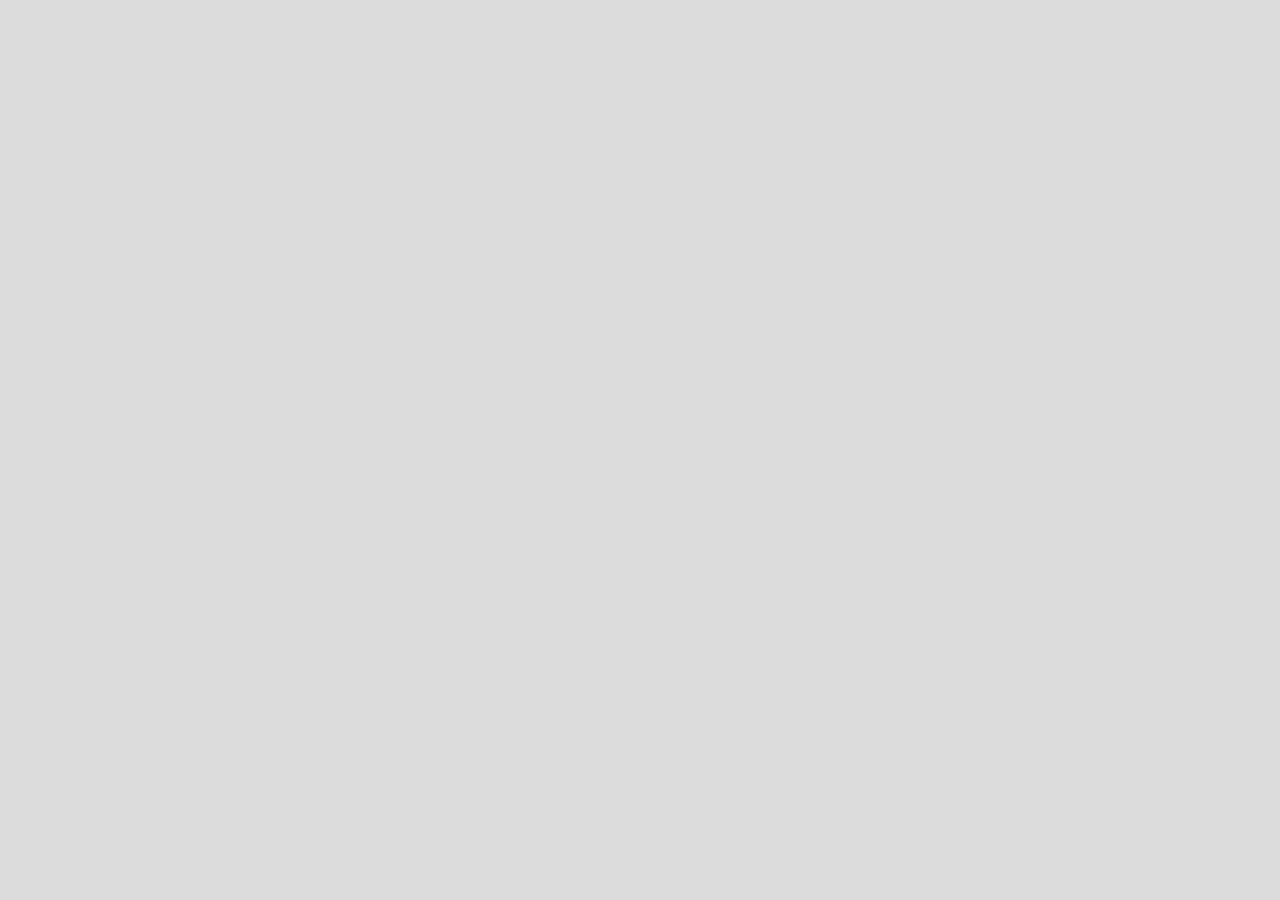
==== index.html @ 75941020 "updated the link to download pdf" ====
<!DOCTYPE html>
<html xmlns="http://www.w3.org/1999/xhtml">
  <head>
    <meta charset="utf-8" />
    <meta http-equiv="Content-Type" content="text/html; charset=utf-8" />
    <meta name="generator" content="pandoc" />
    <meta name="viewport" content="width=device-width, initial-scale=1">

    <meta name="author" content="Mohit Sharma" />
    <meta name="date" content="2019-12-17" />
    <title>Mohit Sharma’s CV</title>

    
        <link href="cv_app_files/font-awesome-5.1.0/css/all.css" rel="stylesheet" />
        <link href="cv_app_files/font-awesome-5.1.0/css/v4-shims.css" rel="stylesheet" />
        <link href="cv_app_files/paged-0.6/css/resume.css" rel="stylesheet" />
        <script src="cv_app_files/paged-0.6/js/config.js"></script>
        <script src="cv_app_files/paged-0.6/js/paged.js"></script>
        <script src="cv_app_files/paged-0.6/js/hooks.js"></script>
    
        <link rel="stylesheet" href="css\styles.css" type="text/css" />
    
  </head>
  <body>

<div id="aside" class="section level1">
<h1>Aside</h1>
<p><img src="beta_dist.png" style="width:100.0%" alt="logo" /></p>
<p><a href="https://github.com/mohit2152sharma/cv/raw/master/cv_app.pdf"><i class='fas fa-download'></i> Download a PDF of this CV</a></p>
<div id="contact" class="section level2">
<h2>Contact</h2>
<ul>
<li><i class="fa fa-envelope"></i> <a href="mohitsharma@alumni.iitm.ac.in">Email ID</a></li>
<li><i class="fa fa-twitter"></i> <a href="https://twitter.com/mohitsh48631107">mohitsh48631107</a></li>
<li><i class="fa fa-github"></i> <a href="https://github.com/mohit2152sharma">Github</a></li>
<li><i class="fa fa-phone"></i> (+91) 98841-84617</li>
</ul>
</div>
<div id="skills" class="section level2">
<h2>Skills</h2>
<div class="skill-bar" style="background:linear-gradient(to right,#969696 100%,#d9d9d9 100% 100%)">
R
</div>
<div class="skill-bar" style="background:linear-gradient(to right,#969696 80%,#d9d9d9 80% 100%)">
Python
</div>
<div class="skill-bar" style="background:linear-gradient(to right,#969696 40%,#d9d9d9 40% 100%)">
MySQL
</div>
<div class="skill-bar" style="background:linear-gradient(to right,#969696 100%,#d9d9d9 100% 100%)">
Microsoft PowerBI
</div>
<div class="skill-bar" style="background:linear-gradient(to right,#969696 100%,#d9d9d9 100% 100%)">
Data Science
</div>
<div class="skill-bar" style="background:linear-gradient(to right,#969696 100%,#d9d9d9 100% 100%)">
Data Analytics
</div>
<div class="skill-bar" style="background:linear-gradient(to right,#969696 100%,#d9d9d9 100% 100%)">
Data Visualization
</div>
<div class="skill-bar" style="background:linear-gradient(to right,#969696 80%,#d9d9d9 80% 100%)">
Machine Learning
</div>
</div>
<div id="disclaimer" class="section level2">
<h2>Disclaimer</h2>
<p>Made with the R package <a href="https://github.com/rstudio/pagedown"><strong>pagedown</strong></a> and <a href="https://github.com/nstrayer/cv">github.com/nstrayer/cv</a>.</p>
<p>Last updated on 2019-12-17.</p>
</div>
</div>
<div id="main" class="section level1">
<h1>Main</h1>
<div id="title" class="section level2">
<h2>Mohit Sharma</h2>
<p>I am an IBM certified data scientist, with a 2 years of industry experience. I like to crunch numbers and present them in an intuitive and artistic manner to tell a meaningful digital story. I am well versed with data science algorithms and regression practices.</p>
<p>Currently searching for a data science position that allows me to build tools using visualization and machine learning to help people explore and understand their data.</p>
</div>
<div id="achievements" class="section level2" data-icon="suitcase">
<h2 data-icon="suitcase">Achievements</h2>
<div id="winner-in-special-category-csis-hackathon" class="section level3">
<h3>Winner in Special Category: CSIS Hackathon</h3>
<p>Astrazeneca</p>
<p>N/A</p>
<p>Oct-2019</p>
<ul>
<li>Won the prize in special category in intra company hackathon contest (~30 participants)</li>
<li>Developed a product to predict the estimated server utilization using timer series modelling, this helps in right sizing of server</li>
</ul>
</div>
<div id="python-hackerrank-leaderboard" class="section level3">
<h3><a href="https://www.hackerrank.com/leaderboard?limit=100&amp;page=1&amp;track=python&amp;type=practice">Python: HackerRank Leaderboard</a></h3>
<p>HackerRank</p>
<p>N/A</p>
<p>Sep-2019</p>
<ul>
<li>Holds the rank of 1814 out of 751800 (top 0.25%) on the python leaderboard of Hackerrank</li>
</ul>
</div>
<div id="top-prize-pluralsight-skill-challenge" class="section level3">
<h3>Top Prize: Pluralsight Skill Challenge</h3>
<p>Astrazeneca</p>
<p>N/A</p>
<p>Aug-2019</p>
<ul>
<li>Won the top prize for the highest skill IQ in an intra company contest (among ~2500 employees)</li>
</ul>
</div>
</div>
<div id="education" class="section level2" data-icon="graduation-cap" data-concise="true">
<h2 data-icon="graduation-cap" data-concise="true">Education</h2>
<div id="b.tech-civil-engg" class="section level3">
<h3>B.Tech, Civil Engg</h3>
<p>IIT Madras</p>
<p>Chennai, TN</p>
<p>Jul-2017 - Jul-2013</p>
<ul>
<li>Graduated with a minor in Management Studies</li>
<li>Graduated with an overall CGPA of 7.21/10</li>
</ul>
</div>
<div id="xii-cbse" class="section level3">
<h3>XII (CBSE)</h3>
<p>Vijayvergiya Bal Vidyalaya</p>
<p>Kota, Rajasthan</p>
<p>May-2013 - Jul-2012</p>
<ul>
<li>Graduated with an overall grade of 92.2%/100%</li>
</ul>
</div>
<div id="x-cbse" class="section level3">
<h3>X (CBSE)</h3>
<p>Kendriya Vidyalaya</p>
<p>Gurugram, Haryana</p>
<p>May-2011 - Jul-2010</p>
<ul>
<li>Graduated with an overall CGPA of 10/10</li>
</ul>
</div>
</div>
<div id="projects" class="section level2" data-icon="chart-line">
<h2 data-icon="chart-line">Projects</h2>
<div id="tidytuesday" class="section level3">
<h3><a href="https://github.com/mohit2152sharma/TidyTuesday">TidyTuesday</a></h3>
<p>Github</p>
<p>N/A</p>
<p>Dec-2019 - Jul-2019</p>
<ul>
<li>Frequently participate in an online community competition of data visualiztion by R4DS</li>
</ul>
</div>
<div id="data-science-question-a-day" class="section level3">
<h3><a href="https://mohit2152sharma.github.io/Data-Science-Question-A-Day/">Data Science Question a Day</a></h3>
<p>Github and Twitter</p>
<p>N/A</p>
<p>Oct-2019</p>
<ul>
<li>Managing the twitter and github repository of Data Science Question a Day</li>
<li>Using social media to teach concepts of data science by posting multiple choice question on twitter along with solution in blog post</li>
<li>In a short span of 3 months, garnered 500+ followers, with an average monthly reach of 70,000+</li>
</ul>
</div>
<div id="capstone-project" class="section level3">
<h3><a href="https://github.com/mohit2152sharma/Courses/blob/master/Coursera/python%203%20specialization/capstone%20project/project/project.ipynb">Capstone Project</a></h3>
<p>Github</p>
<p>N/A</p>
<p>Sep-2019</p>
<ul>
<li>Developed a text based image search engine as a part of Python 3 specialization’s capstone project</li>
<li>Using text input as a search parameter the engine produces the relevant facial images</li>
</ul>
</div>
<div id="looking-through-the-jobs-of-nyc" class="section level3">
<h3><a href="https://www.kaggle.com/mohit2512/looking-through-nyc-jobs">Looking through the jobs of NYC</a></h3>
<p>Kaggle</p>
<p>N/A</p>
<p>Jul-2019</p>
<ul>
<li>Conducted an exploratory data analysis into the jobs of New York City using R</li>
</ul>
</div>
<div id="learn-new-words" class="section level3">
<h3><a href="https://assistant.google.com/services/a/uid/000000e0f9f14b47?hl=en_in">Learn New Words</a></h3>
<p>Google Assistant Action</p>
<p>N/A</p>
<p>Jun-2019</p>
<ul>
<li>Developed a chatbot on Google’s Assistant platform using Dialogflow to help students improve vocabulary for competitive exams like GRE</li>
<li>The chatbot flips the traditional way of learning through flash cards, rather uses fill in the blanks similar to exam’s questions</li>
<li>The chatbot has an extensive vocabulary of 4000+ words and sentences, using them in a interactive quiz style</li>
</ul>
<div class="aside">
<p>I regularly blog about data science concepts and R programming on my [Blog] and occasionally explore publicly available data on kaggle.</p>
</div>
</div>
</div>
<div id="specializations" class="section level2" data-icon="chalkboard-teacher">
<h2 data-icon="chalkboard-teacher">Specializations</h2>
<div id="python-3-programming" class="section level3">
<h3>Python 3 Programming</h3>
<p>University of Michigan</p>
<p>Coursera</p>
<p>Sep-2019</p>
<ul>
<li>Successfully completed a 5 course online specialization program, including capstone project</li>
<li>Achieved an overall average grade of 100%</li>
</ul>
</div>
<div id="ibm-data-science-professional" class="section level3">
<h3>IBM Data Science Professional</h3>
<p>IBM</p>
<p>Coursera</p>
<p>Mar-2019</p>
<ul>
<li>Successfully completed a 9 course online specialization program</li>
<li>Achieved an overall average grade of 96%</li>
</ul>
</div>
<div id="statistical-learning" class="section level3">
<h3>Statistical Learning</h3>
<p>Stanford Online</p>
<p>N/A</p>
<p>Feb-2019</p>
<ul>
<li>Successfully completed the Introduction to statistical learning course offered by Rob Tibsherani and Trevor Hastie</li>
<li>Achieved a grade of 103% (includes bonus marking)</li>
</ul>
</div>
<div id="advanced-r-programming" class="section level3">
<h3>Advanced R Programming</h3>
<p>Jhon Hopkins University</p>
<p>Coursera</p>
<p>Feb-2018</p>
<ul>
<li>Successfully completed the Advanced R Programming course offered by Roger D. Peng on Coursera</li>
<li>Achieved a grade of 97.5%</li>
<li>In top 10% on platform by popularity.</li>
</ul>
<div class="aside">
<p>I am passionate about education and self learning. I keep myself up-to date with latest skills in demand by regularly engaging in online courses.</p>
</div>
</div>
</div>
<div id="industry-experience" class="section level2" data-icon="suitcase">
<h2 data-icon="suitcase">Industry Experience</h2>
<div id="product-analyst" class="section level3">
<h3>Product Analyst</h3>
<p>Astrazeneca, Cybersecurity and Infrastructure Services</p>
<p>Chennai, TN</p>
<p>Dec-2019 - Oct-2019</p>
<ul>
<li>Partnering with vendor (commvault) and IT to deploy analytics solution to analyze back up data to optimize storage infrastructure</li>
<li>Working with business stakeholders and vendors to assess sensitive data analyzer tools, to find sensitive information in the applications</li>
<li>Defining and implementing performance metrics, for the 30+ member agile team</li>
<li>Managing the innovation development and delivery for 70+ member team, ensuring timely delivery using agile framework</li>
</ul>
</div>
<div id="business-analyst" class="section level3">
<h3>Business Analyst</h3>
<p>Astrazeneca, Cybersecurity and Infrastructure Services</p>
<p>Chennai, TN</p>
<p>Sep-2019 - Mar-2019</p>
<ul>
<li>Collaborated with vendors, IT and Business to assess tools to analyze and optimize storage infrastructure</li>
<li>Envisioned, prototyped and implemented an innovation management framework, including an online platform to submit and share ideas</li>
</ul>
</div>
<div id="data-analyst" class="section level3">
<h3>Data Analyst</h3>
<p>Astrazeneca, Cybersecurity and Infrastructure Services</p>
<p>Chennai, TN</p>
<p>Feb-2019 - Aug-2018</p>
<ul>
<li>Build an ETL pipeline (using MySQL DB, Excels) and forecasting model in PowerBI, to streamline and automate the capacity management process</li>
<li>Conducted an exploratory data analysis (in R) on 2 years of project management data, suggested focus areas for investment to reduce delivery time by utmost 50%</li>
<li>Streamlined and automated the analytics and reporting of project management team using PowerBI, saving ~100 manhours annually</li>
</ul>
</div>
<div id="enterprise-architecture-analyst" class="section level3">
<h3>Enterprise Architecture Analyst</h3>
<p>Astrazeneca, Commercial IT</p>
<p>Chennai, TN</p>
<p>Jul-2018 - Mar-2018</p>
<ul>
<li>Conecptualized a Business Architecture Framework (inspired from TOGAF) to improve the portfolio planning, making sure IT portfolio is aligned with Global Business objectives</li>
<li>Conducted the impact analysis of 7 local application of Astrazeneca India on business to help speed up the process of rationalization</li>
</ul>
</div>
<div id="data-scientist" class="section level3">
<h3>Data Scientist</h3>
<p>Astrazeneca, Commercial IT</p>
<p>Chennai, TN</p>
<p>Feb-2018 - Jul-2017</p>
<ul>
<li>Developed a text classifier using SVM with an accuracy of ~80% to classify incidents in 17 categories</li>
<li>Streamlined the process of root cause analysis by incorporating the model, saving ~ 3 manhours weekly</li>
</ul>
<div class="aside">
<p>I have worked in a variety of roles ranging from data analyst to business analyst to data scientist. I like collaborative environments where I can learn from my peers.</p>
</div>
</div>
</div>
</div>

<script>
(function() {
  var i, s, j, el, els;
  var create_el = function(type, className, content, isHTML) {
    var el = document.createElement(type);
    if (className) el.className = className;
    if (content) {
      if (isHTML) {el.innerHTML = content;} else {el.innerText = content;}
    }
    return el;
  }

  // replace h2 title with h1
  var title = document.getElementById('title').querySelector('h2');
  title.parentNode.replaceChild(create_el('h1', false, title.innerHTML, true), title);

  // add the class .aside to #aside
  el = document.getElementById('aside');
  if (el) el.className += ' aside';

  // tweak class names of sections, and add icons
  els = document.getElementById('main').querySelectorAll('.level2');
  for (i = 0; i < els.length; i++) {
    el = els[i];
    if (i === 0 && el.id === 'title') continue;
    el.className += ' main-block';
    if (el.dataset['concise']) el.className += ' concise';
    s = el.dataset['icon'] || 'bookmark';
    el.firstElementChild.insertBefore(create_el('i', 'fa fa-' + s), el.firstElementChild.firstChild);
  }

  // tweak class names of blocks in sections
  els = document.getElementById('main').querySelectorAll('.level3');
  for (i = 0; i < els.length; i++) {
    el = els[i];
    if (el.parentNode.id === 'title') continue;
    el.className += ' blocks';
    el.innerHTML = '<div class="date"></div>' + '<div class="decorator"></div>' +
      '<div class="details"><header></header><div></div></div>' + el.innerHTML;
    var ps = el.querySelectorAll('p');
    // move the date paragraph to the date div
    if (ps.length >= 3) {
      s = ps[2].innerText;
      s = s === 'N/A' ? [] : s.split(' - ');
      el.removeChild(ps[2]);
      for (j = 0; j < s.length && j < 2; j++) {
        el.children[0].appendChild(create_el('span', false, s[j]))
      }
    }
    // move title, description, location to the details div
    (function(h) {
      h.appendChild(el.children[3]);
      var p = el.children[3];  // description
      if (p.innerText !== 'N/A') {
        h.appendChild(create_el('span', 'place', p.innerHTML, true));
      }
      el.removeChild(p);
      p = el.children[3];  // location
      if (p.innerText !== 'N/A') {
        s = create_el('span', 'location', p.innerHTML, true);
        s.innerHTML = '<i class="fa fa-map-marker-alt"></i> ' + s.innerHTML;
        h.appendChild(s);
      }
      el.removeChild(p);
    })(el.children[2].firstElementChild);
    // move the rest of content in a block into the last div of the details div
    s = el.children[2];
    while (j = s.nextSibling) {
      if (j.className === 'aside') { s = j; continue; }
      el.children[2].lastElementChild.append(j);
    }
  }
})();
</script>


  </body>
</html>
---- cv_app_files/font-awesome-5.1.0/css/all.css ----
/*!
 * Font Awesome Free 5.1.0 by @fontawesome - https://fontawesome.com
 * License - https://fontawesome.com/license (Icons: CC BY 4.0, Fonts: SIL OFL 1.1, Code: MIT License)
 */
.fa,.fab,.fal,.far,.fas{-moz-osx-font-smoothing:grayscale;-webkit-font-smoothing:antialiased;display:inline-block;font-style:normal;font-variant:normal;text-rendering:auto;line-height:1}.fa-lg{font-size:1.33333em;line-height:.75em;vertical-align:-.0667em}.fa-xs{font-size:.75em}.fa-sm{font-size:.875em}.fa-1x{font-size:1em}.fa-2x{font-size:2em}.fa-3x{font-size:3em}.fa-4x{font-size:4em}.fa-5x{font-size:5em}.fa-6x{font-size:6em}.fa-7x{font-size:7em}.fa-8x{font-size:8em}.fa-9x{font-size:9em}.fa-10x{font-size:10em}.fa-fw{text-align:center;width:1.25em}.fa-ul{list-style-type:none;margin-left:2.5em;padding-left:0}.fa-ul>li{position:relative}.fa-li{left:-2em;position:absolute;text-align:center;width:2em;line-height:inherit}.fa-border{border:.08em solid #eee;border-radius:.1em;padding:.2em .25em .15em}.fa-pull-left{float:left}.fa-pull-right{float:right}.fa.fa-pull-left,.fab.fa-pull-left,.fal.fa-pull-left,.far.fa-pull-left,.fas.fa-pull-left{margin-right:.3em}.fa.fa-pull-right,.fab.fa-pull-right,.fal.fa-pull-right,.far.fa-pull-right,.fas.fa-pull-right{margin-left:.3em}.fa-spin{animation:a 2s infinite linear}.fa-pulse{animation:a 1s infinite steps(8)}@keyframes a{0%{transform:rotate(0deg)}to{transform:rotate(1turn)}}.fa-rotate-90{-ms-filter:"progid:DXImageTransform.Microsoft.BasicImage(rotation=1)";transform:rotate(90deg)}.fa-rotate-180{-ms-filter:"progid:DXImageTransform.Microsoft.BasicImage(rotation=2)";transform:rotate(180deg)}.fa-rotate-270{-ms-filter:"progid:DXImageTransform.Microsoft.BasicImage(rotation=3)";transform:rotate(270deg)}.fa-flip-horizontal{-ms-filter:"progid:DXImageTransform.Microsoft.BasicImage(rotation=0, mirror=1)";transform:scaleX(-1)}.fa-flip-vertical{transform:scaleY(-1)}.fa-flip-horizontal.fa-flip-vertical,.fa-flip-vertical{-ms-filter:"progid:DXImageTransform.Microsoft.BasicImage(rotation=2, mirror=1)"}.fa-flip-horizontal.fa-flip-vertical{transform:scale(-1)}:root .fa-flip-horizontal,:root .fa-flip-vertical,:root .fa-rotate-90,:root .fa-rotate-180,:root .fa-rotate-270{-webkit-filter:none;filter:none}.fa-stack{display:inline-block;height:2em;line-height:2em;position:relative;vertical-align:middle;width:2em}.fa-stack-1x,.fa-stack-2x{left:0;position:absolute;text-align:center;width:100%}.fa-stack-1x{line-height:inherit}.fa-stack-2x{font-size:2em}.fa-inverse{color:#fff}.fa-500px:before{content:"\f26e"}.fa-accessible-icon:before{content:"\f368"}.fa-accusoft:before{content:"\f369"}.fa-address-book:before{content:"\f2b9"}.fa-address-card:before{content:"\f2bb"}.fa-adjust:before{content:"\f042"}.fa-adn:before{content:"\f170"}.fa-adversal:before{content:"\f36a"}.fa-affiliatetheme:before{content:"\f36b"}.fa-algolia:before{content:"\f36c"}.fa-align-center:before{content:"\f037"}.fa-align-justify:before{content:"\f039"}.fa-align-left:before{content:"\f036"}.fa-align-right:before{content:"\f038"}.fa-allergies:before{content:"\f461"}.fa-amazon:before{content:"\f270"}.fa-amazon-pay:before{content:"\f42c"}.fa-ambulance:before{content:"\f0f9"}.fa-american-sign-language-interpreting:before{content:"\f2a3"}.fa-amilia:before{content:"\f36d"}.fa-anchor:before{content:"\f13d"}.fa-android:before{content:"\f17b"}.fa-angellist:before{content:"\f209"}.fa-angle-double-down:before{content:"\f103"}.fa-angle-double-left:before{content:"\f100"}.fa-angle-double-right:before{content:"\f101"}.fa-angle-double-up:before{content:"\f102"}.fa-angle-down:before{content:"\f107"}.fa-angle-left:before{content:"\f104"}.fa-angle-right:before{content:"\f105"}.fa-angle-up:before{content:"\f106"}.fa-angry:before{content:"\f556"}.fa-angrycreative:before{content:"\f36e"}.fa-angular:before{content:"\f420"}.fa-app-store:before{content:"\f36f"}.fa-app-store-ios:before{content:"\f370"}.fa-apper:before{content:"\f371"}.fa-apple:before{content:"\f179"}.fa-apple-pay:before{content:"\f415"}.fa-archive:before{content:"\f187"}.fa-archway:before{content:"\f557"}.fa-arrow-alt-circle-down:before{content:"\f358"}.fa-arrow-alt-circle-left:before{content:"\f359"}.fa-arrow-alt-circle-right:before{content:"\f35a"}.fa-arrow-alt-circle-up:before{content:"\f35b"}.fa-arrow-circle-down:before{content:"\f0ab"}.fa-arrow-circle-left:before{content:"\f0a8"}.fa-arrow-circle-right:before{content:"\f0a9"}.fa-arrow-circle-up:before{content:"\f0aa"}.fa-arrow-down:before{content:"\f063"}.fa-arrow-left:before{content:"\f060"}.fa-arrow-right:before{content:"\f061"}.fa-arrow-up:before{content:"\f062"}.fa-arrows-alt:before{content:"\f0b2"}.fa-arrows-alt-h:before{content:"\f337"}.fa-arrows-alt-v:before{content:"\f338"}.fa-assistive-listening-systems:before{content:"\f2a2"}.fa-asterisk:before{content:"\f069"}.fa-asymmetrik:before{content:"\f372"}.fa-at:before{content:"\f1fa"}.fa-atlas:before{content:"\f558"}.fa-audible:before{content:"\f373"}.fa-audio-description:before{content:"\f29e"}.fa-autoprefixer:before{content:"\f41c"}.fa-avianex:before{content:"\f374"}.fa-aviato:before{content:"\f421"}.fa-award:before{content:"\f559"}.fa-aws:before{content:"\f375"}.fa-backspace:before{content:"\f55a"}.fa-backward:before{content:"\f04a"}.fa-balance-scale:before{content:"\f24e"}.fa-ban:before{content:"\f05e"}.fa-band-aid:before{content:"\f462"}.fa-bandcamp:before{content:"\f2d5"}.fa-barcode:before{content:"\f02a"}.fa-bars:before{content:"\f0c9"}.fa-baseball-ball:before{content:"\f433"}.fa-basketball-ball:before{content:"\f434"}.fa-bath:before{content:"\f2cd"}.fa-battery-empty:before{content:"\f244"}.fa-battery-full:before{content:"\f240"}.fa-battery-half:before{content:"\f242"}.fa-battery-quarter:before{content:"\f243"}.fa-battery-three-quarters:before{content:"\f241"}.fa-bed:before{content:"\f236"}.fa-beer:before{content:"\f0fc"}.fa-behance:before{content:"\f1b4"}.fa-behance-square:before{content:"\f1b5"}.fa-bell:before{content:"\f0f3"}.fa-bell-slash:before{content:"\f1f6"}.fa-bezier-curve:before{content:"\f55b"}.fa-bicycle:before{content:"\f206"}.fa-bimobject:before{content:"\f378"}.fa-binoculars:before{content:"\f1e5"}.fa-birthday-cake:before{content:"\f1fd"}.fa-bitbucket:before{content:"\f171"}.fa-bitcoin:before{content:"\f379"}.fa-bity:before{content:"\f37a"}.fa-black-tie:before{content:"\f27e"}.fa-blackberry:before{content:"\f37b"}.fa-blender:before{content:"\f517"}.fa-blind:before{content:"\f29d"}.fa-blogger:before{content:"\f37c"}.fa-blogger-b:before{content:"\f37d"}.fa-bluetooth:before{content:"\f293"}.fa-bluetooth-b:before{content:"\f294"}.fa-bold:before{content:"\f032"}.fa-bolt:before{content:"\f0e7"}.fa-bomb:before{content:"\f1e2"}.fa-bong:before{content:"\f55c"}.fa-book:before{content:"\f02d"}.fa-book-open:before{content:"\f518"}.fa-bookmark:before{content:"\f02e"}.fa-bowling-ball:before{content:"\f436"}.fa-box:before{content:"\f466"}.fa-box-open:before{content:"\f49e"}.fa-boxes:before{content:"\f468"}.fa-braille:before{content:"\f2a1"}.fa-briefcase:before{content:"\f0b1"}.fa-briefcase-medical:before{content:"\f469"}.fa-broadcast-tower:before{content:"\f519"}.fa-broom:before{content:"\f51a"}.fa-brush:before{content:"\f55d"}.fa-btc:before{content:"\f15a"}.fa-bug:before{content:"\f188"}.fa-building:before{content:"\f1ad"}.fa-bullhorn:before{content:"\f0a1"}.fa-bullseye:before{content:"\f140"}.fa-burn:before{content:"\f46a"}.fa-buromobelexperte:before{content:"\f37f"}.fa-bus:before{content:"\f207"}.fa-bus-alt:before{content:"\f55e"}.fa-buysellads:before{content:"\f20d"}.fa-calculator:before{content:"\f1ec"}.fa-calendar:before{content:"\f133"}.fa-calendar-alt:before{content:"\f073"}.fa-calendar-check:before{content:"\f274"}.fa-calendar-minus:before{content:"\f272"}.fa-calendar-plus:before{content:"\f271"}.fa-calendar-times:before{content:"\f273"}.fa-camera:before{content:"\f030"}.fa-camera-retro:before{content:"\f083"}.fa-cannabis:before{content:"\f55f"}.fa-capsules:before{content:"\f46b"}.fa-car:before{content:"\f1b9"}.fa-caret-down:before{content:"\f0d7"}.fa-caret-left:before{content:"\f0d9"}.fa-caret-right:before{content:"\f0da"}.fa-caret-square-down:before{content:"\f150"}.fa-caret-square-left:before{content:"\f191"}.fa-caret-square-right:before{content:"\f152"}.fa-caret-square-up:before{content:"\f151"}.fa-caret-up:before{content:"\f0d8"}.fa-cart-arrow-down:before{content:"\f218"}.fa-cart-plus:before{content:"\f217"}.fa-cc-amazon-pay:before{content:"\f42d"}.fa-cc-amex:before{content:"\f1f3"}.fa-cc-apple-pay:before{content:"\f416"}.fa-cc-diners-club:before{content:"\f24c"}.fa-cc-discover:before{content:"\f1f2"}.fa-cc-jcb:before{content:"\f24b"}.fa-cc-mastercard:before{content:"\f1f1"}.fa-cc-paypal:before{content:"\f1f4"}.fa-cc-stripe:before{content:"\f1f5"}.fa-cc-visa:before{content:"\f1f0"}.fa-centercode:before{content:"\f380"}.fa-certificate:before{content:"\f0a3"}.fa-chalkboard:before{content:"\f51b"}.fa-chalkboard-teacher:before{content:"\f51c"}.fa-chart-area:before{content:"\f1fe"}.fa-chart-bar:before{content:"\f080"}.fa-chart-line:before{content:"\f201"}.fa-chart-pie:before{content:"\f200"}.fa-check:before{content:"\f00c"}.fa-check-circle:before{content:"\f058"}.fa-check-double:before{content:"\f560"}.fa-check-square:before{content:"\f14a"}.fa-chess:before{content:"\f439"}.fa-chess-bishop:before{content:"\f43a"}.fa-chess-board:before{content:"\f43c"}.fa-chess-king:before{content:"\f43f"}.fa-chess-knight:before{content:"\f441"}.fa-chess-pawn:before{content:"\f443"}.fa-chess-queen:before{content:"\f445"}.fa-chess-rook:before{content:"\f447"}.fa-chevron-circle-down:before{content:"\f13a"}.fa-chevron-circle-left:before{content:"\f137"}.fa-chevron-circle-right:before{content:"\f138"}.fa-chevron-circle-up:before{content:"\f139"}.fa-chevron-down:before{content:"\f078"}.fa-chevron-left:before{content:"\f053"}.fa-chevron-right:before{content:"\f054"}.fa-chevron-up:before{content:"\f077"}.fa-child:before{content:"\f1ae"}.fa-chrome:before{content:"\f268"}.fa-church:before{content:"\f51d"}.fa-circle:before{content:"\f111"}.fa-circle-notch:before{content:"\f1ce"}.fa-clipboard:before{content:"\f328"}.fa-clipboard-check:before{content:"\f46c"}.fa-clipboard-list:before{content:"\f46d"}.fa-clock:before{content:"\f017"}.fa-clone:before{content:"\f24d"}.fa-closed-captioning:before{content:"\f20a"}.fa-cloud:before{content:"\f0c2"}.fa-cloud-download-alt:before{content:"\f381"}.fa-cloud-upload-alt:before{content:"\f382"}.fa-cloudscale:before{content:"\f383"}.fa-cloudsmith:before{content:"\f384"}.fa-cloudversify:before{content:"\f385"}.fa-cocktail:before{content:"\f561"}.fa-code:before{content:"\f121"}.fa-code-branch:before{content:"\f126"}.fa-codepen:before{content:"\f1cb"}.fa-codiepie:before{content:"\f284"}.fa-coffee:before{content:"\f0f4"}.fa-cog:before{content:"\f013"}.fa-cogs:before{content:"\f085"}.fa-coins:before{content:"\f51e"}.fa-columns:before{content:"\f0db"}.fa-comment:before{content:"\f075"}.fa-comment-alt:before{content:"\f27a"}.fa-comment-dots:before{content:"\f4ad"}.fa-comment-slash:before{content:"\f4b3"}.fa-comments:before{content:"\f086"}.fa-compact-disc:before{content:"\f51f"}.fa-compass:before{content:"\f14e"}.fa-compress:before{content:"\f066"}.fa-concierge-bell:before{content:"\f562"}.fa-connectdevelop:before{content:"\f20e"}.fa-contao:before{content:"\f26d"}.fa-cookie:before{content:"\f563"}.fa-cookie-bite:before{content:"\f564"}.fa-copy:before{content:"\f0c5"}.fa-copyright:before{content:"\f1f9"}.fa-couch:before{content:"\f4b8"}.fa-cpanel:before{content:"\f388"}.fa-creative-commons:before{content:"\f25e"}.fa-creative-commons-by:before{content:"\f4e7"}.fa-creative-commons-nc:before{content:"\f4e8"}.fa-creative-commons-nc-eu:before{content:"\f4e9"}.fa-creative-commons-nc-jp:before{content:"\f4ea"}.fa-creative-commons-nd:before{content:"\f4eb"}.fa-creative-commons-pd:before{content:"\f4ec"}.fa-creative-commons-pd-alt:before{content:"\f4ed"}.fa-creative-commons-remix:before{content:"\f4ee"}.fa-creative-commons-sa:before{content:"\f4ef"}.fa-creative-commons-sampling:before{content:"\f4f0"}.fa-creative-commons-sampling-plus:before{content:"\f4f1"}.fa-creative-commons-share:before{content:"\f4f2"}.fa-credit-card:before{content:"\f09d"}.fa-crop:before{content:"\f125"}.fa-crop-alt:before{content:"\f565"}.fa-crosshairs:before{content:"\f05b"}.fa-crow:before{content:"\f520"}.fa-crown:before{content:"\f521"}.fa-css3:before{content:"\f13c"}.fa-css3-alt:before{content:"\f38b"}.fa-cube:before{content:"\f1b2"}.fa-cubes:before{content:"\f1b3"}.fa-cut:before{content:"\f0c4"}.fa-cuttlefish:before{content:"\f38c"}.fa-d-and-d:before{content:"\f38d"}.fa-dashcube:before{content:"\f210"}.fa-database:before{content:"\f1c0"}.fa-deaf:before{content:"\f2a4"}.fa-delicious:before{content:"\f1a5"}.fa-deploydog:before{content:"\f38e"}.fa-deskpro:before{content:"\f38f"}.fa-desktop:before{content:"\f108"}.fa-deviantart:before{content:"\f1bd"}.fa-diagnoses:before{content:"\f470"}.fa-dice:before{content:"\f522"}.fa-dice-five:before{content:"\f523"}.fa-dice-four:before{content:"\f524"}.fa-dice-one:before{content:"\f525"}.fa-dice-six:before{content:"\f526"}.fa-dice-three:before{content:"\f527"}.fa-dice-two:before{content:"\f528"}.fa-digg:before{content:"\f1a6"}.fa-digital-ocean:before{content:"\f391"}.fa-digital-tachograph:before{content:"\f566"}.fa-discord:before{content:"\f392"}.fa-discourse:before{content:"\f393"}.fa-divide:before{content:"\f529"}.fa-dizzy:before{content:"\f567"}.fa-dna:before{content:"\f471"}.fa-dochub:before{content:"\f394"}.fa-docker:before{content:"\f395"}.fa-dollar-sign:before{content:"\f155"}.fa-dolly:before{content:"\f472"}.fa-dolly-flatbed:before{content:"\f474"}.fa-donate:before{content:"\f4b9"}.fa-door-closed:before{content:"\f52a"}.fa-door-open:before{content:"\f52b"}.fa-dot-circle:before{content:"\f192"}.fa-dove:before{content:"\f4ba"}.fa-download:before{content:"\f019"}.fa-draft2digital:before{content:"\f396"}.fa-drafting-compass:before{content:"\f568"}.fa-dribbble:before{content:"\f17d"}.fa-dribbble-square:before{content:"\f397"}.fa-dropbox:before{content:"\f16b"}.fa-drum:before{content:"\f569"}.fa-drum-steelpan:before{content:"\f56a"}.fa-drupal:before{content:"\f1a9"}.fa-dumbbell:before{content:"\f44b"}.fa-dyalog:before{content:"\f399"}.fa-earlybirds:before{content:"\f39a"}.fa-ebay:before{content:"\f4f4"}.fa-edge:before{content:"\f282"}.fa-edit:before{content:"\f044"}.fa-eject:before{content:"\f052"}.fa-elementor:before{content:"\f430"}.fa-ellipsis-h:before{content:"\f141"}.fa-ellipsis-v:before{content:"\f142"}.fa-ember:before{content:"\f423"}.fa-empire:before{content:"\f1d1"}.fa-envelope:before{content:"\f0e0"}.fa-envelope-open:before{content:"\f2b6"}.fa-envelope-square:before{content:"\f199"}.fa-envira:before{content:"\f299"}.fa-equals:before{content:"\f52c"}.fa-eraser:before{content:"\f12d"}.fa-erlang:before{content:"\f39d"}.fa-ethereum:before{content:"\f42e"}.fa-etsy:before{content:"\f2d7"}.fa-euro-sign:before{content:"\f153"}.fa-exchange-alt:before{content:"\f362"}.fa-exclamation:before{content:"\f12a"}.fa-exclamation-circle:before{content:"\f06a"}.fa-exclamation-triangle:before{content:"\f071"}.fa-expand:before{content:"\f065"}.fa-expand-arrows-alt:before{content:"\f31e"}.fa-expeditedssl:before{content:"\f23e"}.fa-external-link-alt:before{content:"\f35d"}.fa-external-link-square-alt:before{content:"\f360"}.fa-eye:before{content:"\f06e"}.fa-eye-dropper:before{content:"\f1fb"}.fa-eye-slash:before{content:"\f070"}.fa-facebook:before{content:"\f09a"}.fa-facebook-f:before{content:"\f39e"}.fa-facebook-messenger:before{content:"\f39f"}.fa-facebook-square:before{content:"\f082"}.fa-fast-backward:before{content:"\f049"}.fa-fast-forward:before{content:"\f050"}.fa-fax:before{content:"\f1ac"}.fa-feather:before{content:"\f52d"}.fa-feather-alt:before{content:"\f56b"}.fa-female:before{content:"\f182"}.fa-fighter-jet:before{content:"\f0fb"}.fa-file:before{content:"\f15b"}.fa-file-alt:before{content:"\f15c"}.fa-file-archive:before{content:"\f1c6"}.fa-file-audio:before{content:"\f1c7"}.fa-file-code:before{content:"\f1c9"}.fa-file-contract:before{content:"\f56c"}.fa-file-download:before{content:"\f56d"}.fa-file-excel:before{content:"\f1c3"}.fa-file-export:before{content:"\f56e"}.fa-file-image:before{content:"\f1c5"}.fa-file-import:before{content:"\f56f"}.fa-file-invoice:before{content:"\f570"}.fa-file-invoice-dollar:before{content:"\f571"}.fa-file-medical:before{content:"\f477"}.fa-file-medical-alt:before{content:"\f478"}.fa-file-pdf:before{content:"\f1c1"}.fa-file-powerpoint:before{content:"\f1c4"}.fa-file-prescription:before{content:"\f572"}.fa-file-signature:before{content:"\f573"}.fa-file-upload:before{content:"\f574"}.fa-file-video:before{content:"\f1c8"}.fa-file-word:before{content:"\f1c2"}.fa-fill:before{content:"\f575"}.fa-fill-drip:before{content:"\f576"}.fa-film:before{content:"\f008"}.fa-filter:before{content:"\f0b0"}.fa-fingerprint:before{content:"\f577"}.fa-fire:before{content:"\f06d"}.fa-fire-extinguisher:before{content:"\f134"}.fa-firefox:before{content:"\f269"}.fa-first-aid:before{content:"\f479"}.fa-first-order:before{content:"\f2b0"}.fa-first-order-alt:before{content:"\f50a"}.fa-firstdraft:before{content:"\f3a1"}.fa-fish:before{content:"\f578"}.fa-flag:before{content:"\f024"}.fa-flag-checkered:before{content:"\f11e"}.fa-flask:before{content:"\f0c3"}.fa-flickr:before{content:"\f16e"}.fa-flipboard:before{content:"\f44d"}.fa-flushed:before{content:"\f579"}.fa-fly:before{content:"\f417"}.fa-folder:before{content:"\f07b"}.fa-folder-open:before{content:"\f07c"}.fa-font:before{content:"\f031"}.fa-font-awesome:before{content:"\f2b4"}.fa-font-awesome-alt:before{content:"\f35c"}.fa-font-awesome-flag:before{content:"\f425"}.fa-font-awesome-logo-full:before{content:"\f4e6"}.fa-fonticons:before{content:"\f280"}.fa-fonticons-fi:before{content:"\f3a2"}.fa-football-ball:before{content:"\f44e"}.fa-fort-awesome:before{content:"\f286"}.fa-fort-awesome-alt:before{content:"\f3a3"}.fa-forumbee:before{content:"\f211"}.fa-forward:before{content:"\f04e"}.fa-foursquare:before{content:"\f180"}.fa-free-code-camp:before{content:"\f2c5"}.fa-freebsd:before{content:"\f3a4"}.fa-frog:before{content:"\f52e"}.fa-frown:before{content:"\f119"}.fa-frown-open:before{content:"\f57a"}.fa-fulcrum:before{content:"\f50b"}.fa-futbol:before{content:"\f1e3"}.fa-galactic-republic:before{content:"\f50c"}.fa-galactic-senate:before{content:"\f50d"}.fa-gamepad:before{content:"\f11b"}.fa-gas-pump:before{content:"\f52f"}.fa-gavel:before{content:"\f0e3"}.fa-gem:before{content:"\f3a5"}.fa-genderless:before{content:"\f22d"}.fa-get-pocket:before{content:"\f265"}.fa-gg:before{content:"\f260"}.fa-gg-circle:before{content:"\f261"}.fa-gift:before{content:"\f06b"}.fa-git:before{content:"\f1d3"}.fa-git-square:before{content:"\f1d2"}.fa-github:before{content:"\f09b"}.fa-github-alt:before{content:"\f113"}.fa-github-square:before{content:"\f092"}.fa-gitkraken:before{content:"\f3a6"}.fa-gitlab:before{content:"\f296"}.fa-gitter:before{content:"\f426"}.fa-glass-martini:before{content:"\f000"}.fa-glass-martini-alt:before{content:"\f57b"}.fa-glasses:before{content:"\f530"}.fa-glide:before{content:"\f2a5"}.fa-glide-g:before{content:"\f2a6"}.fa-globe:before{content:"\f0ac"}.fa-globe-africa:before{content:"\f57c"}.fa-globe-americas:before{content:"\f57d"}.fa-globe-asia:before{content:"\f57e"}.fa-gofore:before{content:"\f3a7"}.fa-golf-ball:before{content:"\f450"}.fa-goodreads:before{content:"\f3a8"}.fa-goodreads-g:before{content:"\f3a9"}.fa-google:before{content:"\f1a0"}.fa-google-drive:before{content:"\f3aa"}.fa-google-play:before{content:"\f3ab"}.fa-google-plus:before{content:"\f2b3"}.fa-google-plus-g:before{content:"\f0d5"}.fa-google-plus-square:before{content:"\f0d4"}.fa-google-wallet:before{content:"\f1ee"}.fa-graduation-cap:before{content:"\f19d"}.fa-gratipay:before{content:"\f184"}.fa-grav:before{content:"\f2d6"}.fa-greater-than:before{content:"\f531"}.fa-greater-than-equal:before{content:"\f532"}.fa-grimace:before{content:"\f57f"}.fa-grin:before{content:"\f580"}.fa-grin-alt:before{content:"\f581"}.fa-grin-beam:before{content:"\f582"}.fa-grin-beam-sweat:before{content:"\f583"}.fa-grin-hearts:before{content:"\f584"}.fa-grin-squint:before{content:"\f585"}.fa-grin-squint-tears:before{content:"\f586"}.fa-grin-stars:before{content:"\f587"}.fa-grin-tears:before{content:"\f588"}.fa-grin-tongue:before{content:"\f589"}.fa-grin-tongue-squint:before{content:"\f58a"}.fa-grin-tongue-wink:before{content:"\f58b"}.fa-grin-wink:before{content:"\f58c"}.fa-grip-horizontal:before{content:"\f58d"}.fa-grip-vertical:before{content:"\f58e"}.fa-gripfire:before{content:"\f3ac"}.fa-grunt:before{content:"\f3ad"}.fa-gulp:before{content:"\f3ae"}.fa-h-square:before{content:"\f0fd"}.fa-hacker-news:before{content:"\f1d4"}.fa-hacker-news-square:before{content:"\f3af"}.fa-hand-holding:before{content:"\f4bd"}.fa-hand-holding-heart:before{content:"\f4be"}.fa-hand-holding-usd:before{content:"\f4c0"}.fa-hand-lizard:before{content:"\f258"}.fa-hand-paper:before{content:"\f256"}.fa-hand-peace:before{content:"\f25b"}.fa-hand-point-down:before{content:"\f0a7"}.fa-hand-point-left:before{content:"\f0a5"}.fa-hand-point-right:before{content:"\f0a4"}.fa-hand-point-up:before{content:"\f0a6"}.fa-hand-pointer:before{content:"\f25a"}.fa-hand-rock:before{content:"\f255"}.fa-hand-scissors:before{content:"\f257"}.fa-hand-spock:before{content:"\f259"}.fa-hands:before{content:"\f4c2"}.fa-hands-helping:before{content:"\f4c4"}.fa-handshake:before{content:"\f2b5"}.fa-hashtag:before{content:"\f292"}.fa-hdd:before{content:"\f0a0"}.fa-heading:before{content:"\f1dc"}.fa-headphones:before{content:"\f025"}.fa-headphones-alt:before{content:"\f58f"}.fa-headset:before{content:"\f590"}.fa-heart:before{content:"\f004"}.fa-heartbeat:before{content:"\f21e"}.fa-helicopter:before{content:"\f533"}.fa-highlighter:before{content:"\f591"}.fa-hips:before{content:"\f452"}.fa-hire-a-helper:before{content:"\f3b0"}.fa-history:before{content:"\f1da"}.fa-hockey-puck:before{content:"\f453"}.fa-home:before{content:"\f015"}.fa-hooli:before{content:"\f427"}.fa-hornbill:before{content:"\f592"}.fa-hospital:before{content:"\f0f8"}.fa-hospital-alt:before{content:"\f47d"}.fa-hospital-symbol:before{content:"\f47e"}.fa-hot-tub:before{content:"\f593"}.fa-hotel:before{content:"\f594"}.fa-hotjar:before{content:"\f3b1"}.fa-hourglass:before{content:"\f254"}.fa-hourglass-end:before{content:"\f253"}.fa-hourglass-half:before{content:"\f252"}.fa-hourglass-start:before{content:"\f251"}.fa-houzz:before{content:"\f27c"}.fa-html5:before{content:"\f13b"}.fa-hubspot:before{content:"\f3b2"}.fa-i-cursor:before{content:"\f246"}.fa-id-badge:before{content:"\f2c1"}.fa-id-card:before{content:"\f2c2"}.fa-id-card-alt:before{content:"\f47f"}.fa-image:before{content:"\f03e"}.fa-images:before{content:"\f302"}.fa-imdb:before{content:"\f2d8"}.fa-inbox:before{content:"\f01c"}.fa-indent:before{content:"\f03c"}.fa-industry:before{content:"\f275"}.fa-infinity:before{content:"\f534"}.fa-info:before{content:"\f129"}.fa-info-circle:before{content:"\f05a"}.fa-instagram:before{content:"\f16d"}.fa-internet-explorer:before{content:"\f26b"}.fa-ioxhost:before{content:"\f208"}.fa-italic:before{content:"\f033"}.fa-itunes:before{content:"\f3b4"}.fa-itunes-note:before{content:"\f3b5"}.fa-java:before{content:"\f4e4"}.fa-jedi-order:before{content:"\f50e"}.fa-jenkins:before{content:"\f3b6"}.fa-joget:before{content:"\f3b7"}.fa-joint:before{content:"\f595"}.fa-joomla:before{content:"\f1aa"}.fa-js:before{content:"\f3b8"}.fa-js-square:before{content:"\f3b9"}.fa-jsfiddle:before{content:"\f1cc"}.fa-key:before{content:"\f084"}.fa-keybase:before{content:"\f4f5"}.fa-keyboard:before{content:"\f11c"}.fa-keycdn:before{content:"\f3ba"}.fa-kickstarter:before{content:"\f3bb"}.fa-kickstarter-k:before{content:"\f3bc"}.fa-kiss:before{content:"\f596"}.fa-kiss-beam:before{content:"\f597"}.fa-kiss-wink-heart:before{content:"\f598"}.fa-kiwi-bird:before{content:"\f535"}.fa-korvue:before{content:"\f42f"}.fa-language:before{content:"\f1ab"}.fa-laptop:before{content:"\f109"}.fa-laravel:before{content:"\f3bd"}.fa-lastfm:before{content:"\f202"}.fa-lastfm-square:before{content:"\f203"}.fa-laugh:before{content:"\f599"}.fa-laugh-beam:before{content:"\f59a"}.fa-laugh-squint:before{content:"\f59b"}.fa-laugh-wink:before{content:"\f59c"}.fa-leaf:before{content:"\f06c"}.fa-leanpub:before{content:"\f212"}.fa-lemon:before{content:"\f094"}.fa-less:before{content:"\f41d"}.fa-less-than:before{content:"\f536"}.fa-less-than-equal:before{content:"\f537"}.fa-level-down-alt:before{content:"\f3be"}.fa-level-up-alt:before{content:"\f3bf"}.fa-life-ring:before{content:"\f1cd"}.fa-lightbulb:before{content:"\f0eb"}.fa-line:before{content:"\f3c0"}.fa-link:before{content:"\f0c1"}.fa-linkedin:before{content:"\f08c"}.fa-linkedin-in:before{content:"\f0e1"}.fa-linode:before{content:"\f2b8"}.fa-linux:before{content:"\f17c"}.fa-lira-sign:before{content:"\f195"}.fa-list:before{content:"\f03a"}.fa-list-alt:before{content:"\f022"}.fa-list-ol:before{content:"\f0cb"}.fa-list-ul:before{content:"\f0ca"}.fa-location-arrow:before{content:"\f124"}.fa-lock:before{content:"\f023"}.fa-lock-open:before{content:"\f3c1"}.fa-long-arrow-alt-down:before{content:"\f309"}.fa-long-arrow-alt-left:before{content:"\f30a"}.fa-long-arrow-alt-right:before{content:"\f30b"}.fa-long-arrow-alt-up:before{content:"\f30c"}.fa-low-vision:before{content:"\f2a8"}.fa-luggage-cart:before{content:"\f59d"}.fa-lyft:before{content:"\f3c3"}.fa-magento:before{content:"\f3c4"}.fa-magic:before{content:"\f0d0"}.fa-magnet:before{content:"\f076"}.fa-mailchimp:before{content:"\f59e"}.fa-male:before{content:"\f183"}.fa-mandalorian:before{content:"\f50f"}.fa-map:before{content:"\f279"}.fa-map-marked:before{content:"\f59f"}.fa-map-marked-alt:before{content:"\f5a0"}.fa-map-marker:before{content:"\f041"}.fa-map-marker-alt:before{content:"\f3c5"}.fa-map-pin:before{content:"\f276"}.fa-map-signs:before{content:"\f277"}.fa-marker:before{content:"\f5a1"}.fa-mars:before{content:"\f222"}.fa-mars-double:before{content:"\f227"}.fa-mars-stroke:before{content:"\f229"}.fa-mars-stroke-h:before{content:"\f22b"}.fa-mars-stroke-v:before{content:"\f22a"}.fa-mastodon:before{content:"\f4f6"}.fa-maxcdn:before{content:"\f136"}.fa-medal:before{content:"\f5a2"}.fa-medapps:before{content:"\f3c6"}.fa-medium:before{content:"\f23a"}.fa-medium-m:before{content:"\f3c7"}.fa-medkit:before{content:"\f0fa"}.fa-medrt:before{content:"\f3c8"}.fa-meetup:before{content:"\f2e0"}.fa-megaport:before{content:"\f5a3"}.fa-meh:before{content:"\f11a"}.fa-meh-blank:before{content:"\f5a4"}.fa-meh-rolling-eyes:before{content:"\f5a5"}.fa-memory:before{content:"\f538"}.fa-mercury:before{content:"\f223"}.fa-microchip:before{content:"\f2db"}.fa-microphone:before{content:"\f130"}.fa-microphone-alt:before{content:"\f3c9"}.fa-microphone-alt-slash:before{content:"\f539"}.fa-microphone-slash:before{content:"\f131"}.fa-microsoft:before{content:"\f3ca"}.fa-minus:before{content:"\f068"}.fa-minus-circle:before{content:"\f056"}.fa-minus-square:before{content:"\f146"}.fa-mix:before{content:"\f3cb"}.fa-mixcloud:before{content:"\f289"}.fa-mizuni:before{content:"\f3cc"}.fa-mobile:before{content:"\f10b"}.fa-mobile-alt:before{content:"\f3cd"}.fa-modx:before{content:"\f285"}.fa-monero:before{content:"\f3d0"}.fa-money-bill:before{content:"\f0d6"}.fa-money-bill-alt:before{content:"\f3d1"}.fa-money-bill-wave:before{content:"\f53a"}.fa-money-bill-wave-alt:before{content:"\f53b"}.fa-money-check:before{content:"\f53c"}.fa-money-check-alt:before{content:"\f53d"}.fa-monument:before{content:"\f5a6"}.fa-moon:before{content:"\f186"}.fa-mortar-pestle:before{content:"\f5a7"}.fa-motorcycle:before{content:"\f21c"}.fa-mouse-pointer:before{content:"\f245"}.fa-music:before{content:"\f001"}.fa-napster:before{content:"\f3d2"}.fa-neuter:before{content:"\f22c"}.fa-newspaper:before{content:"\f1ea"}.fa-nimblr:before{content:"\f5a8"}.fa-nintendo-switch:before{content:"\f418"}.fa-node:before{content:"\f419"}.fa-node-js:before{content:"\f3d3"}.fa-not-equal:before{content:"\f53e"}.fa-notes-medical:before{content:"\f481"}.fa-npm:before{content:"\f3d4"}.fa-ns8:before{content:"\f3d5"}.fa-nutritionix:before{content:"\f3d6"}.fa-object-group:before{content:"\f247"}.fa-object-ungroup:before{content:"\f248"}.fa-odnoklassniki:before{content:"\f263"}.fa-odnoklassniki-square:before{content:"\f264"}.fa-old-republic:before{content:"\f510"}.fa-opencart:before{content:"\f23d"}.fa-openid:before{content:"\f19b"}.fa-opera:before{content:"\f26a"}.fa-optin-monster:before{content:"\f23c"}.fa-osi:before{content:"\f41a"}.fa-outdent:before{content:"\f03b"}.fa-page4:before{content:"\f3d7"}.fa-pagelines:before{content:"\f18c"}.fa-paint-brush:before{content:"\f1fc"}.fa-paint-roller:before{content:"\f5aa"}.fa-palette:before{content:"\f53f"}.fa-palfed:before{content:"\f3d8"}.fa-pallet:before{content:"\f482"}.fa-paper-plane:before{content:"\f1d8"}.fa-paperclip:before{content:"\f0c6"}.fa-parachute-box:before{content:"\f4cd"}.fa-paragraph:before{content:"\f1dd"}.fa-parking:before{content:"\f540"}.fa-passport:before{content:"\f5ab"}.fa-paste:before{content:"\f0ea"}.fa-patreon:before{content:"\f3d9"}.fa-pause:before{content:"\f04c"}.fa-pause-circle:before{content:"\f28b"}.fa-paw:before{content:"\f1b0"}.fa-paypal:before{content:"\f1ed"}.fa-pen:before{content:"\f304"}.fa-pen-alt:before{content:"\f305"}.fa-pen-fancy:before{content:"\f5ac"}.fa-pen-nib:before{content:"\f5ad"}.fa-pen-square:before{content:"\f14b"}.fa-pencil-alt:before{content:"\f303"}.fa-pencil-ruler:before{content:"\f5ae"}.fa-people-carry:before{content:"\f4ce"}.fa-percent:before{content:"\f295"}.fa-percentage:before{content:"\f541"}.fa-periscope:before{content:"\f3da"}.fa-phabricator:before{content:"\f3db"}.fa-phoenix-framework:before{content:"\f3dc"}.fa-phoenix-squadron:before{content:"\f511"}.fa-phone:before{content:"\f095"}.fa-phone-slash:before{content:"\f3dd"}.fa-phone-square:before{content:"\f098"}.fa-phone-volume:before{content:"\f2a0"}.fa-php:before{content:"\f457"}.fa-pied-piper:before{content:"\f2ae"}.fa-pied-piper-alt:before{content:"\f1a8"}.fa-pied-piper-hat:before{content:"\f4e5"}.fa-pied-piper-pp:before{content:"\f1a7"}.fa-piggy-bank:before{content:"\f4d3"}.fa-pills:before{content:"\f484"}.fa-pinterest:before{content:"\f0d2"}.fa-pinterest-p:before{content:"\f231"}.fa-pinterest-square:before{content:"\f0d3"}.fa-plane:before{content:"\f072"}.fa-plane-arrival:before{content:"\f5af"}.fa-plane-departure:before{content:"\f5b0"}.fa-play:before{content:"\f04b"}.fa-play-circle:before{content:"\f144"}.fa-playstation:before{content:"\f3df"}.fa-plug:before{content:"\f1e6"}.fa-plus:before{content:"\f067"}.fa-plus-circle:before{content:"\f055"}.fa-plus-square:before{content:"\f0fe"}.fa-podcast:before{content:"\f2ce"}.fa-poo:before{content:"\f2fe"}.fa-portrait:before{content:"\f3e0"}.fa-pound-sign:before{content:"\f154"}.fa-power-off:before{content:"\f011"}.fa-prescription:before{content:"\f5b1"}.fa-prescription-bottle:before{content:"\f485"}.fa-prescription-bottle-alt:before{content:"\f486"}.fa-print:before{content:"\f02f"}.fa-procedures:before{content:"\f487"}.fa-product-hunt:before{content:"\f288"}.fa-project-diagram:before{content:"\f542"}.fa-pushed:before{content:"\f3e1"}.fa-puzzle-piece:before{content:"\f12e"}.fa-python:before{content:"\f3e2"}.fa-qq:before{content:"\f1d6"}.fa-qrcode:before{content:"\f029"}.fa-question:before{content:"\f128"}.fa-question-circle:before{content:"\f059"}.fa-quidditch:before{content:"\f458"}.fa-quinscape:before{content:"\f459"}.fa-quora:before{content:"\f2c4"}.fa-quote-left:before{content:"\f10d"}.fa-quote-right:before{content:"\f10e"}.fa-r-project:before{content:"\f4f7"}.fa-random:before{content:"\f074"}.fa-ravelry:before{content:"\f2d9"}.fa-react:before{content:"\f41b"}.fa-readme:before{content:"\f4d5"}.fa-rebel:before{content:"\f1d0"}.fa-receipt:before{content:"\f543"}.fa-recycle:before{content:"\f1b8"}.fa-red-river:before{content:"\f3e3"}.fa-reddit:before{content:"\f1a1"}.fa-reddit-alien:before{content:"\f281"}.fa-reddit-square:before{content:"\f1a2"}.fa-redo:before{content:"\f01e"}.fa-redo-alt:before{content:"\f2f9"}.fa-registered:before{content:"\f25d"}.fa-rendact:before{content:"\f3e4"}.fa-renren:before{content:"\f18b"}.fa-reply:before{content:"\f3e5"}.fa-reply-all:before{content:"\f122"}.fa-replyd:before{content:"\f3e6"}.fa-researchgate:before{content:"\f4f8"}.fa-resolving:before{content:"\f3e7"}.fa-retweet:before{content:"\f079"}.fa-ribbon:before{content:"\f4d6"}.fa-road:before{content:"\f018"}.fa-robot:before{content:"\f544"}.fa-rocket:before{content:"\f135"}.fa-rocketchat:before{content:"\f3e8"}.fa-rockrms:before{content:"\f3e9"}.fa-rss:before{content:"\f09e"}.fa-rss-square:before{content:"\f143"}.fa-ruble-sign:before{content:"\f158"}.fa-ruler:before{content:"\f545"}.fa-ruler-combined:before{content:"\f546"}.fa-ruler-horizontal:before{content:"\f547"}.fa-ruler-vertical:before{content:"\f548"}.fa-rupee-sign:before{content:"\f156"}.fa-sad-cry:before{content:"\f5b3"}.fa-sad-tear:before{content:"\f5b4"}.fa-safari:before{content:"\f267"}.fa-sass:before{content:"\f41e"}.fa-save:before{content:"\f0c7"}.fa-schlix:before{content:"\f3ea"}.fa-school:before{content:"\f549"}.fa-screwdriver:before{content:"\f54a"}.fa-scribd:before{content:"\f28a"}.fa-search:before{content:"\f002"}.fa-search-minus:before{content:"\f010"}.fa-search-plus:before{content:"\f00e"}.fa-searchengin:before{content:"\f3eb"}.fa-seedling:before{content:"\f4d8"}.fa-sellcast:before{content:"\f2da"}.fa-sellsy:before{content:"\f213"}.fa-server:before{content:"\f233"}.fa-servicestack:before{content:"\f3ec"}.fa-share:before{content:"\f064"}.fa-share-alt:before{content:"\f1e0"}.fa-share-alt-square:before{content:"\f1e1"}.fa-share-square:before{content:"\f14d"}.fa-shekel-sign:before{content:"\f20b"}.fa-shield-alt:before{content:"\f3ed"}.fa-ship:before{content:"\f21a"}.fa-shipping-fast:before{content:"\f48b"}.fa-shirtsinbulk:before{content:"\f214"}.fa-shoe-prints:before{content:"\f54b"}.fa-shopping-bag:before{content:"\f290"}.fa-shopping-basket:before{content:"\f291"}.fa-shopping-cart:before{content:"\f07a"}.fa-shopware:before{content:"\f5b5"}.fa-shower:before{content:"\f2cc"}.fa-shuttle-van:before{content:"\f5b6"}.fa-sign:before{content:"\f4d9"}.fa-sign-in-alt:before{content:"\f2f6"}.fa-sign-language:before{content:"\f2a7"}.fa-sign-out-alt:before{content:"\f2f5"}.fa-signal:before{content:"\f012"}.fa-signature:before{content:"\f5b7"}.fa-simplybuilt:before{content:"\f215"}.fa-sistrix:before{content:"\f3ee"}.fa-sitemap:before{content:"\f0e8"}.fa-sith:before{content:"\f512"}.fa-skull:before{content:"\f54c"}.fa-skyatlas:before{content:"\f216"}.fa-skype:before{content:"\f17e"}.fa-slack:before{content:"\f198"}.fa-slack-hash:before{content:"\f3ef"}.fa-sliders-h:before{content:"\f1de"}.fa-slideshare:before{content:"\f1e7"}.fa-smile:before{content:"\f118"}.fa-smile-beam:before{content:"\f5b8"}.fa-smile-wink:before{content:"\f4da"}.fa-smoking:before{content:"\f48d"}.fa-smoking-ban:before{content:"\f54d"}.fa-snapchat:before{content:"\f2ab"}.fa-snapchat-ghost:before{content:"\f2ac"}.fa-snapchat-square:before{content:"\f2ad"}.fa-snowflake:before{content:"\f2dc"}.fa-solar-panel:before{content:"\f5ba"}.fa-sort:before{content:"\f0dc"}.fa-sort-alpha-down:before{content:"\f15d"}.fa-sort-alpha-up:before{content:"\f15e"}.fa-sort-amount-down:before{content:"\f160"}.fa-sort-amount-up:before{content:"\f161"}.fa-sort-down:before{content:"\f0dd"}.fa-sort-numeric-down:before{content:"\f162"}.fa-sort-numeric-up:before{content:"\f163"}.fa-sort-up:before{content:"\f0de"}.fa-soundcloud:before{content:"\f1be"}.fa-spa:before{content:"\f5bb"}.fa-space-shuttle:before{content:"\f197"}.fa-speakap:before{content:"\f3f3"}.fa-spinner:before{content:"\f110"}.fa-splotch:before{content:"\f5bc"}.fa-spotify:before{content:"\f1bc"}.fa-spray-can:before{content:"\f5bd"}.fa-square:before{content:"\f0c8"}.fa-square-full:before{content:"\f45c"}.fa-squarespace:before{content:"\f5be"}.fa-stack-exchange:before{content:"\f18d"}.fa-stack-overflow:before{content:"\f16c"}.fa-stamp:before{content:"\f5bf"}.fa-star:before{content:"\f005"}.fa-star-half:before{content:"\f089"}.fa-star-half-alt:before{content:"\f5c0"}.fa-staylinked:before{content:"\f3f5"}.fa-steam:before{content:"\f1b6"}.fa-steam-square:before{content:"\f1b7"}.fa-steam-symbol:before{content:"\f3f6"}.fa-step-backward:before{content:"\f048"}.fa-step-forward:before{content:"\f051"}.fa-stethoscope:before{content:"\f0f1"}.fa-sticker-mule:before{content:"\f3f7"}.fa-sticky-note:before{content:"\f249"}.fa-stop:before{content:"\f04d"}.fa-stop-circle:before{content:"\f28d"}.fa-stopwatch:before{content:"\f2f2"}.fa-store:before{content:"\f54e"}.fa-store-alt:before{content:"\f54f"}.fa-strava:before{content:"\f428"}.fa-stream:before{content:"\f550"}.fa-street-view:before{content:"\f21d"}.fa-strikethrough:before{content:"\f0cc"}.fa-stripe:before{content:"\f429"}.fa-stripe-s:before{content:"\f42a"}.fa-stroopwafel:before{content:"\f551"}.fa-studiovinari:before{content:"\f3f8"}.fa-stumbleupon:before{content:"\f1a4"}.fa-stumbleupon-circle:before{content:"\f1a3"}.fa-subscript:before{content:"\f12c"}.fa-subway:before{content:"\f239"}.fa-suitcase:before{content:"\f0f2"}.fa-suitcase-rolling:before{content:"\f5c1"}.fa-sun:before{content:"\f185"}.fa-superpowers:before{content:"\f2dd"}.fa-superscript:before{content:"\f12b"}.fa-supple:before{content:"\f3f9"}.fa-surprise:before{content:"\f5c2"}.fa-swatchbook:before{content:"\f5c3"}.fa-swimmer:before{content:"\f5c4"}.fa-swimming-pool:before{content:"\f5c5"}.fa-sync:before{content:"\f021"}.fa-sync-alt:before{content:"\f2f1"}.fa-syringe:before{content:"\f48e"}.fa-table:before{content:"\f0ce"}.fa-table-tennis:before{content:"\f45d"}.fa-tablet:before{content:"\f10a"}.fa-tablet-alt:before{content:"\f3fa"}.fa-tablets:before{content:"\f490"}.fa-tachometer-alt:before{content:"\f3fd"}.fa-tag:before{content:"\f02b"}.fa-tags:before{content:"\f02c"}.fa-tape:before{content:"\f4db"}.fa-tasks:before{content:"\f0ae"}.fa-taxi:before{content:"\f1ba"}.fa-teamspeak:before{content:"\f4f9"}.fa-telegram:before{content:"\f2c6"}.fa-telegram-plane:before{content:"\f3fe"}.fa-tencent-weibo:before{content:"\f1d5"}.fa-terminal:before{content:"\f120"}.fa-text-height:before{content:"\f034"}.fa-text-width:before{content:"\f035"}.fa-th:before{content:"\f00a"}.fa-th-large:before{content:"\f009"}.fa-th-list:before{content:"\f00b"}.fa-themeco:before{content:"\f5c6"}.fa-themeisle:before{content:"\f2b2"}.fa-thermometer:before{content:"\f491"}.fa-thermometer-empty:before{content:"\f2cb"}.fa-thermometer-full:before{content:"\f2c7"}.fa-thermometer-half:before{content:"\f2c9"}.fa-thermometer-quarter:before{content:"\f2ca"}.fa-thermometer-three-quarters:before{content:"\f2c8"}.fa-thumbs-down:before{content:"\f165"}.fa-thumbs-up:before{content:"\f164"}.fa-thumbtack:before{content:"\f08d"}.fa-ticket-alt:before{content:"\f3ff"}.fa-times:before{content:"\f00d"}.fa-times-circle:before{content:"\f057"}.fa-tint:before{content:"\f043"}.fa-tint-slash:before{content:"\f5c7"}.fa-tired:before{content:"\f5c8"}.fa-toggle-off:before{content:"\f204"}.fa-toggle-on:before{content:"\f205"}.fa-toolbox:before{content:"\f552"}.fa-tooth:before{content:"\f5c9"}.fa-trade-federation:before{content:"\f513"}.fa-trademark:before{content:"\f25c"}.fa-train:before{content:"\f238"}.fa-transgender:before{content:"\f224"}.fa-transgender-alt:before{content:"\f225"}.fa-trash:before{content:"\f1f8"}.fa-trash-alt:before{content:"\f2ed"}.fa-tree:before{content:"\f1bb"}.fa-trello:before{content:"\f181"}.fa-tripadvisor:before{content:"\f262"}.fa-trophy:before{content:"\f091"}.fa-truck:before{content:"\f0d1"}.fa-truck-loading:before{content:"\f4de"}.fa-truck-moving:before{content:"\f4df"}.fa-tshirt:before{content:"\f553"}.fa-tty:before{content:"\f1e4"}.fa-tumblr:before{content:"\f173"}.fa-tumblr-square:before{content:"\f174"}.fa-tv:before{content:"\f26c"}.fa-twitch:before{content:"\f1e8"}.fa-twitter:before{content:"\f099"}.fa-twitter-square:before{content:"\f081"}.fa-typo3:before{content:"\f42b"}.fa-uber:before{content:"\f402"}.fa-uikit:before{content:"\f403"}.fa-umbrella:before{content:"\f0e9"}.fa-umbrella-beach:before{content:"\f5ca"}.fa-underline:before{content:"\f0cd"}.fa-undo:before{content:"\f0e2"}.fa-undo-alt:before{content:"\f2ea"}.fa-uniregistry:before{content:"\f404"}.fa-universal-access:before{content:"\f29a"}.fa-university:before{content:"\f19c"}.fa-unlink:before{content:"\f127"}.fa-unlock:before{content:"\f09c"}.fa-unlock-alt:before{content:"\f13e"}.fa-untappd:before{content:"\f405"}.fa-upload:before{content:"\f093"}.fa-usb:before{content:"\f287"}.fa-user:before{content:"\f007"}.fa-user-alt:before{content:"\f406"}.fa-user-alt-slash:before{content:"\f4fa"}.fa-user-astronaut:before{content:"\f4fb"}.fa-user-check:before{content:"\f4fc"}.fa-user-circle:before{content:"\f2bd"}.fa-user-clock:before{content:"\f4fd"}.fa-user-cog:before{content:"\f4fe"}.fa-user-edit:before{content:"\f4ff"}.fa-user-friends:before{content:"\f500"}.fa-user-graduate:before{content:"\f501"}.fa-user-lock:before{content:"\f502"}.fa-user-md:before{content:"\f0f0"}.fa-user-minus:before{content:"\f503"}.fa-user-ninja:before{content:"\f504"}.fa-user-plus:before{content:"\f234"}.fa-user-secret:before{content:"\f21b"}.fa-user-shield:before{content:"\f505"}.fa-user-slash:before{content:"\f506"}.fa-user-tag:before{content:"\f507"}.fa-user-tie:before{content:"\f508"}.fa-user-times:before{content:"\f235"}.fa-users:before{content:"\f0c0"}.fa-users-cog:before{content:"\f509"}.fa-ussunnah:before{content:"\f407"}.fa-utensil-spoon:before{content:"\f2e5"}.fa-utensils:before{content:"\f2e7"}.fa-vaadin:before{content:"\f408"}.fa-vector-square:before{content:"\f5cb"}.fa-venus:before{content:"\f221"}.fa-venus-double:before{content:"\f226"}.fa-venus-mars:before{content:"\f228"}.fa-viacoin:before{content:"\f237"}.fa-viadeo:before{content:"\f2a9"}.fa-viadeo-square:before{content:"\f2aa"}.fa-vial:before{content:"\f492"}.fa-vials:before{content:"\f493"}.fa-viber:before{content:"\f409"}.fa-video:before{content:"\f03d"}.fa-video-slash:before{content:"\f4e2"}.fa-vimeo:before{content:"\f40a"}.fa-vimeo-square:before{content:"\f194"}.fa-vimeo-v:before{content:"\f27d"}.fa-vine:before{content:"\f1ca"}.fa-vk:before{content:"\f189"}.fa-vnv:before{content:"\f40b"}.fa-volleyball-ball:before{content:"\f45f"}.fa-volume-down:before{content:"\f027"}.fa-volume-off:before{content:"\f026"}.fa-volume-up:before{content:"\f028"}.fa-vuejs:before{content:"\f41f"}.fa-walking:before{content:"\f554"}.fa-wallet:before{content:"\f555"}.fa-warehouse:before{content:"\f494"}.fa-weebly:before{content:"\f5cc"}.fa-weibo:before{content:"\f18a"}.fa-weight:before{content:"\f496"}.fa-weight-hanging:before{content:"\f5cd"}.fa-weixin:before{content:"\f1d7"}.fa-whatsapp:before{content:"\f232"}.fa-whatsapp-square:before{content:"\f40c"}.fa-wheelchair:before{content:"\f193"}.fa-whmcs:before{content:"\f40d"}.fa-wifi:before{content:"\f1eb"}.fa-wikipedia-w:before{content:"\f266"}.fa-window-close:before{content:"\f410"}.fa-window-maximize:before{content:"\f2d0"}.fa-window-minimize:before{content:"\f2d1"}.fa-window-restore:before{content:"\f2d2"}.fa-windows:before{content:"\f17a"}.fa-wine-glass:before{content:"\f4e3"}.fa-wine-glass-alt:before{content:"\f5ce"}.fa-wix:before{content:"\f5cf"}.fa-wolf-pack-battalion:before{content:"\f514"}.fa-won-sign:before{content:"\f159"}.fa-wordpress:before{content:"\f19a"}.fa-wordpress-simple:before{content:"\f411"}.fa-wpbeginner:before{content:"\f297"}.fa-wpexplorer:before{content:"\f2de"}.fa-wpforms:before{content:"\f298"}.fa-wrench:before{content:"\f0ad"}.fa-x-ray:before{content:"\f497"}.fa-xbox:before{content:"\f412"}.fa-xing:before{content:"\f168"}.fa-xing-square:before{content:"\f169"}.fa-y-combinator:before{content:"\f23b"}.fa-yahoo:before{content:"\f19e"}.fa-yandex:before{content:"\f413"}.fa-yandex-international:before{content:"\f414"}.fa-yelp:before{content:"\f1e9"}.fa-yen-sign:before{content:"\f157"}.fa-yoast:before{content:"\f2b1"}.fa-youtube:before{content:"\f167"}.fa-youtube-square:before{content:"\f431"}.sr-only{border:0;clip:rect(0,0,0,0);height:1px;margin:-1px;overflow:hidden;padding:0;position:absolute;width:1px}.sr-only-focusable:active,.sr-only-focusable:focus{clip:auto;height:auto;margin:0;overflow:visible;position:static;width:auto}@font-face{font-family:"Font Awesome 5 Brands";font-style:normal;font-weight:normal;src:url(../webfonts/fa-brands-400.eot);src:url(../webfonts/fa-brands-400.eot?#iefix) format("embedded-opentype"),url(../webfonts/fa-brands-400.woff2) format("woff2"),url(../webfonts/fa-brands-400.woff) format("woff"),url(../webfonts/fa-brands-400.ttf) format("truetype"),url(../webfonts/fa-brands-400.svg#fontawesome) format("svg")}.fab{font-family:"Font Awesome 5 Brands"}@font-face{font-family:"Font Awesome 5 Free";font-style:normal;font-weight:400;src:url(../webfonts/fa-regular-400.eot);src:url(../webfonts/fa-regular-400.eot?#iefix) format("embedded-opentype"),url(../webfonts/fa-regular-400.woff2) format("woff2"),url(../webfonts/fa-regular-400.woff) format("woff"),url(../webfonts/fa-regular-400.ttf) format("truetype"),url(../webfonts/fa-regular-400.svg#fontawesome) format("svg")}.far{font-weight:400}@font-face{font-family:"Font Awesome 5 Free";font-style:normal;font-weight:900;src:url(../webfonts/fa-solid-900.eot);src:url(../webfonts/fa-solid-900.eot?#iefix) format("embedded-opentype"),url(../webfonts/fa-solid-900.woff2) format("woff2"),url(../webfonts/fa-solid-900.woff) format("woff"),url(../webfonts/fa-solid-900.ttf) format("truetype"),url(../webfonts/fa-solid-900.svg#fontawesome) format("svg")}.fa,.far,.fas{font-family:"Font Awesome 5 Free"}.fa,.fas{font-weight:900}
---- cv_app_files/font-awesome-5.1.0/css/v4-shims.css ----
/*!
 * Font Awesome Free 5.1.0 by @fontawesome - https://fontawesome.com
 * License - https://fontawesome.com/license (Icons: CC BY 4.0, Fonts: SIL OFL 1.1, Code: MIT License)
 */
.fa.fa-glass:before {
  content: "\f000"; }

.fa.fa-meetup {
  font-family: 'Font Awesome 5 Brands';
  font-weight: 400; }

.fa.fa-star-o {
  font-family: 'Font Awesome 5 Free';
  font-weight: 400; }

.fa.fa-star-o:before {
  content: "\f005"; }

.fa.fa-remove:before {
  content: "\f00d"; }

.fa.fa-close:before {
  content: "\f00d"; }

.fa.fa-gear:before {
  content: "\f013"; }

.fa.fa-trash-o {
  font-family: 'Font Awesome 5 Free';
  font-weight: 400; }

.fa.fa-trash-o:before {
  content: "\f2ed"; }

.fa.fa-file-o {
  font-family: 'Font Awesome 5 Free';
  font-weight: 400; }

.fa.fa-file-o:before {
  content: "\f15b"; }

.fa.fa-clock-o {
  font-family: 'Font Awesome 5 Free';
  font-weight: 400; }

.fa.fa-clock-o:before {
  content: "\f017"; }

.fa.fa-arrow-circle-o-down {
  font-family: 'Font Awesome 5 Free';
  font-weight: 400; }

.fa.fa-arrow-circle-o-down:before {
  content: "\f358"; }

.fa.fa-arrow-circle-o-up {
  font-family: 'Font Awesome 5 Free';
  font-weight: 400; }

.fa.fa-arrow-circle-o-up:before {
  content: "\f35b"; }

.fa.fa-play-circle-o {
  font-family: 'Font Awesome 5 Free';
  font-weight: 400; }

.fa.fa-play-circle-o:before {
  content: "\f144"; }

.fa.fa-repeat:before {
  content: "\f01e"; }

.fa.fa-rotate-right:before {
  content: "\f01e"; }

.fa.fa-refresh:before {
  content: "\f021"; }

.fa.fa-list-alt {
  font-family: 'Font Awesome 5 Free';
  font-weight: 400; }

.fa.fa-dedent:before {
  content: "\f03b"; }

.fa.fa-video-camera:before {
  content: "\f03d"; }

.fa.fa-picture-o {
  font-family: 'Font Awesome 5 Free';
  font-weight: 400; }

.fa.fa-picture-o:before {
  content: "\f03e"; }

.fa.fa-photo {
  font-family: 'Font Awesome 5 Free';
  font-weight: 400; }

.fa.fa-photo:before {
  content: "\f03e"; }

.fa.fa-image {
  font-family: 'Font Awesome 5 Free';
  font-weight: 400; }

.fa.fa-image:before {
  content: "\f03e"; }

.fa.fa-pencil:before {
  content: "\f303"; }

.fa.fa-map-marker:before {
  content: "\f3c5"; }

.fa.fa-pencil-square-o {
  font-family: 'Font Awesome 5 Free';
  font-weight: 400; }

.fa.fa-pencil-square-o:before {
  content: "\f044"; }

.fa.fa-share-square-o {
  font-family: 'Font Awesome 5 Free';
  font-weight: 400; }

.fa.fa-share-square-o:before {
  content: "\f14d"; }

.fa.fa-check-square-o {
  font-family: 'Font Awesome 5 Free';
  font-weight: 400; }

.fa.fa-check-square-o:before {
  content: "\f14a"; }

.fa.fa-arrows:before {
  content: "\f0b2"; }

.fa.fa-times-circle-o {
  font-family: 'Font Awesome 5 Free';
  font-weight: 400; }

.fa.fa-times-circle-o:before {
  content: "\f057"; }

.fa.fa-check-circle-o {
  font-family: 'Font Awesome 5 Free';
  font-weight: 400; }

.fa.fa-check-circle-o:before {
  content: "\f058"; }

.fa.fa-mail-forward:before {
  content: "\f064"; }

.fa.fa-eye {
  font-family: 'Font Awesome 5 Free';
  font-weight: 400; }

.fa.fa-eye-slash {
  font-family: 'Font Awesome 5 Free';
  font-weight: 400; }

.fa.fa-warning:before {
  content: "\f071"; }

.fa.fa-calendar:before {
  content: "\f073"; }

.fa.fa-arrows-v:before {
  content: "\f338"; }

.fa.fa-arrows-h:before {
  content: "\f337"; }

.fa.fa-bar-chart {
  font-family: 'Font Awesome 5 Free';
  font-weight: 400; }

.fa.fa-bar-chart:before {
  content: "\f080"; }

.fa.fa-bar-chart-o {
  font-family: 'Font Awesome 5 Free';
  font-weight: 400; }

.fa.fa-bar-chart-o:before {
  content: "\f080"; }

.fa.fa-twitter-square {
  font-family: 'Font Awesome 5 Brands';
  font-weight: 400; }

.fa.fa-facebook-square {
  font-family: 'Font Awesome 5 Brands';
  font-weight: 400; }

.fa.fa-gears:before {
  content: "\f085"; }

.fa.fa-thumbs-o-up {
  font-family: 'Font Awesome 5 Free';
  font-weight: 400; }

.fa.fa-thumbs-o-up:before {
  content: "\f164"; }

.fa.fa-thumbs-o-down {
  font-family: 'Font Awesome 5 Free';
  font-weight: 400; }

.fa.fa-thumbs-o-down:before {
  content: "\f165"; }

.fa.fa-heart-o {
  font-family: 'Font Awesome 5 Free';
  font-weight: 400; }

.fa.fa-heart-o:before {
  content: "\f004"; }

.fa.fa-sign-out:before {
  content: "\f2f5"; }

.fa.fa-linkedin-square {
  font-family: 'Font Awesome 5 Brands';
  font-weight: 400; }

.fa.fa-linkedin-square:before {
  content: "\f08c"; }

.fa.fa-thumb-tack:before {
  content: "\f08d"; }

.fa.fa-external-link:before {
  content: "\f35d"; }

.fa.fa-sign-in:before {
  content: "\f2f6"; }

.fa.fa-github-square {
  font-family: 'Font Awesome 5 Brands';
  font-weight: 400; }

.fa.fa-lemon-o {
  font-family: 'Font Awesome 5 Free';
  font-weight: 400; }

.fa.fa-lemon-o:before {
  content: "\f094"; }

.fa.fa-square-o {
  font-family: 'Font Awesome 5 Free';
  font-weight: 400; }

.fa.fa-square-o:before {
  content: "\f0c8"; }

.fa.fa-bookmark-o {
  font-family: 'Font Awesome 5 Free';
  font-weight: 400; }

.fa.fa-bookmark-o:before {
  content: "\f02e"; }

.fa.fa-twitter {
  font-family: 'Font Awesome 5 Brands';
  font-weight: 400; }

.fa.fa-facebook {
  font-family: 'Font Awesome 5 Brands';
  font-weight: 400; }

.fa.fa-facebook:before {
  content: "\f39e"; }

.fa.fa-facebook-f {
  font-family: 'Font Awesome 5 Brands';
  font-weight: 400; }

.fa.fa-facebook-f:before {
  content: "\f39e"; }

.fa.fa-github {
  font-family: 'Font Awesome 5 Brands';
  font-weight: 400; }

.fa.fa-credit-card {
  font-family: 'Font Awesome 5 Free';
  font-weight: 400; }

.fa.fa-feed:before {
  content: "\f09e"; }

.fa.fa-hdd-o {
  font-family: 'Font Awesome 5 Free';
  font-weight: 400; }

.fa.fa-hdd-o:before {
  content: "\f0a0"; }

.fa.fa-hand-o-right {
  font-family: 'Font Awesome 5 Free';
  font-weight: 400; }

.fa.fa-hand-o-right:before {
  content: "\f0a4"; }

.fa.fa-hand-o-left {
  font-family: 'Font Awesome 5 Free';
  font-weight: 400; }

.fa.fa-hand-o-left:before {
  content: "\f0a5"; }

.fa.fa-hand-o-up {
  font-family: 'Font Awesome 5 Free';
  font-weight: 400; }

.fa.fa-hand-o-up:before {
  content: "\f0a6"; }

.fa.fa-hand-o-down {
  font-family: 'Font Awesome 5 Free';
  font-weight: 400; }

.fa.fa-hand-o-down:before {
  content: "\f0a7"; }

.fa.fa-arrows-alt:before {
  content: "\f31e"; }

.fa.fa-group:before {
  content: "\f0c0"; }

.fa.fa-chain:before {
  content: "\f0c1"; }

.fa.fa-scissors:before {
  content: "\f0c4"; }

.fa.fa-files-o {
  font-family: 'Font Awesome 5 Free';
  font-weight: 400; }

.fa.fa-files-o:before {
  content: "\f0c5"; }

.fa.fa-floppy-o {
  font-family: 'Font Awesome 5 Free';
  font-weight: 400; }

.fa.fa-floppy-o:before {
  content: "\f0c7"; }

.fa.fa-navicon:before {
  content: "\f0c9"; }

.fa.fa-reorder:before {
  content: "\f0c9"; }

.fa.fa-pinterest {
  font-family: 'Font Awesome 5 Brands';
  font-weight: 400; }

.fa.fa-pinterest-square {
  font-family: 'Font Awesome 5 Brands';
  font-weight: 400; }

.fa.fa-google-plus-square {
  font-family: 'Font Awesome 5 Brands';
  font-weight: 400; }

.fa.fa-google-plus {
  font-family: 'Font Awesome 5 Brands';
  font-weight: 400; }

.fa.fa-google-plus:before {
  content: "\f0d5"; }

.fa.fa-money {
  font-family: 'Font Awesome 5 Free';
  font-weight: 400; }

.fa.fa-money:before {
  content: "\f3d1"; }

.fa.fa-unsorted:before {
  content: "\f0dc"; }

.fa.fa-sort-desc:before {
  content: "\f0dd"; }

.fa.fa-sort-asc:before {
  content: "\f0de"; }

.fa.fa-linkedin {
  font-family: 'Font Awesome 5 Brands';
  font-weight: 400; }

.fa.fa-linkedin:before {
  content: "\f0e1"; }

.fa.fa-rotate-left:before {
  content: "\f0e2"; }

.fa.fa-legal:before {
  content: "\f0e3"; }

.fa.fa-tachometer:before {
  content: "\f3fd"; }

.fa.fa-dashboard:before {
  content: "\f3fd"; }

.fa.fa-comment-o {
  font-family: 'Font Awesome 5 Free';
  font-weight: 400; }

.fa.fa-comment-o:before {
  content: "\f075"; }

.fa.fa-comments-o {
  font-family: 'Font Awesome 5 Free';
  font-weight: 400; }

.fa.fa-comments-o:before {
  content: "\f086"; }

.fa.fa-flash:before {
  content: "\f0e7"; }

.fa.fa-clipboard {
  font-family: 'Font Awesome 5 Free';
  font-weight: 400; }

.fa.fa-paste {
  font-family: 'Font Awesome 5 Free';
  font-weight: 400; }

.fa.fa-paste:before {
  content: "\f328"; }

.fa.fa-lightbulb-o {
  font-family: 'Font Awesome 5 Free';
  font-weight: 400; }

.fa.fa-lightbulb-o:before {
  content: "\f0eb"; }

.fa.fa-exchange:before {
  content: "\f362"; }

.fa.fa-cloud-download:before {
  content: "\f381"; }

.fa.fa-cloud-upload:before {
  content: "\f382"; }

.fa.fa-bell-o {
  font-family: 'Font Awesome 5 Free';
  font-weight: 400; }

.fa.fa-bell-o:before {
  content: "\f0f3"; }

.fa.fa-cutlery:before {
  content: "\f2e7"; }

.fa.fa-file-text-o {
  font-family: 'Font Awesome 5 Free';
  font-weight: 400; }

.fa.fa-file-text-o:before {
  content: "\f15c"; }

.fa.fa-building-o {
  font-family: 'Font Awesome 5 Free';
  font-weight: 400; }

.fa.fa-building-o:before {
  content: "\f1ad"; }

.fa.fa-hospital-o {
  font-family: 'Font Awesome 5 Free';
  font-weight: 400; }

.fa.fa-hospital-o:before {
  content: "\f0f8"; }

.fa.fa-tablet:before {
  content: "\f3fa"; }

.fa.fa-mobile:before {
  content: "\f3cd"; }

.fa.fa-mobile-phone:before {
  content: "\f3cd"; }

.fa.fa-circle-o {
  font-family: 'Font Awesome 5 Free';
  font-weight: 400; }

.fa.fa-circle-o:before {
  content: "\f111"; }

.fa.fa-mail-reply:before {
  content: "\f3e5"; }

.fa.fa-github-alt {
  font-family: 'Font Awesome 5 Brands';
  font-weight: 400; }

.fa.fa-folder-o {
  font-family: 'Font Awesome 5 Free';
  font-weight: 400; }

.fa.fa-folder-o:before {
  content: "\f07b"; }

.fa.fa-folder-open-o {
  font-family: 'Font Awesome 5 Free';
  font-weight: 400; }

.fa.fa-folder-open-o:before {
  content: "\f07c"; }

.fa.fa-smile-o {
  font-family: 'Font Awesome 5 Free';
  font-weight: 400; }

.fa.fa-smile-o:before {
  content: "\f118"; }

.fa.fa-frown-o {
  font-family: 'Font Awesome 5 Free';
  font-weight: 400; }

.fa.fa-frown-o:before {
  content: "\f119"; }

.fa.fa-meh-o {
  font-family: 'Font Awesome 5 Free';
  font-weight: 400; }

.fa.fa-meh-o:before {
  content: "\f11a"; }

.fa.fa-keyboard-o {
  font-family: 'Font Awesome 5 Free';
  font-weight: 400; }

.fa.fa-keyboard-o:before {
  content: "\f11c"; }

.fa.fa-flag-o {
  font-family: 'Font Awesome 5 Free';
  font-weight: 400; }

.fa.fa-flag-o:before {
  content: "\f024"; }

.fa.fa-mail-reply-all:before {
  content: "\f122"; }

.fa.fa-star-half-o {
  font-family: 'Font Awesome 5 Free';
  font-weight: 400; }

.fa.fa-star-half-o:before {
  content: "\f089"; }

.fa.fa-star-half-empty {
  font-family: 'Font Awesome 5 Free';
  font-weight: 400; }

.fa.fa-star-half-empty:before {
  content: "\f089"; }

.fa.fa-star-half-full {
  font-family: 'Font Awesome 5 Free';
  font-weight: 400; }

.fa.fa-star-half-full:before {
  content: "\f089"; }

.fa.fa-code-fork:before {
  content: "\f126"; }

.fa.fa-chain-broken:before {
  content: "\f127"; }

.fa.fa-shield:before {
  content: "\f3ed"; }

.fa.fa-calendar-o {
  font-family: 'Font Awesome 5 Free';
  font-weight: 400; }

.fa.fa-calendar-o:before {
  content: "\f133"; }

.fa.fa-maxcdn {
  font-family: 'Font Awesome 5 Brands';
  font-weight: 400; }

.fa.fa-html5 {
  font-family: 'Font Awesome 5 Brands';
  font-weight: 400; }

.fa.fa-css3 {
  font-family: 'Font Awesome 5 Brands';
  font-weight: 400; }

.fa.fa-ticket:before {
  content: "\f3ff"; }

.fa.fa-minus-square-o {
  font-family: 'Font Awesome 5 Free';
  font-weight: 400; }

.fa.fa-minus-square-o:before {
  content: "\f146"; }

.fa.fa-level-up:before {
  content: "\f3bf"; }

.fa.fa-level-down:before {
  content: "\f3be"; }

.fa.fa-pencil-square:before {
  content: "\f14b"; }

.fa.fa-external-link-square:before {
  content: "\f360"; }

.fa.fa-compass {
  font-family: 'Font Awesome 5 Free';
  font-weight: 400; }

.fa.fa-caret-square-o-down {
  font-family: 'Font Awesome 5 Free';
  font-weight: 400; }

.fa.fa-caret-square-o-down:before {
  content: "\f150"; }

.fa.fa-toggle-down {
  font-family: 'Font Awesome 5 Free';
  font-weight: 400; }

.fa.fa-toggle-down:before {
  content: "\f150"; }

.fa.fa-caret-square-o-up {
  font-family: 'Font Awesome 5 Free';
  font-weight: 400; }

.fa.fa-caret-square-o-up:before {
  content: "\f151"; }

.fa.fa-toggle-up {
  font-family: 'Font Awesome 5 Free';
  font-weight: 400; }

.fa.fa-toggle-up:before {
  content: "\f151"; }

.fa.fa-caret-square-o-right {
  font-family: 'Font Awesome 5 Free';
  font-weight: 400; }

.fa.fa-caret-square-o-right:before {
  content: "\f152"; }

.fa.fa-toggle-right {
  font-family: 'Font Awesome 5 Free';
  font-weight: 400; }

.fa.fa-toggle-right:before {
  content: "\f152"; }

.fa.fa-eur:before {
  content: "\f153"; }

.fa.fa-euro:before {
  content: "\f153"; }

.fa.fa-gbp:before {
  content: "\f154"; }

.fa.fa-usd:before {
  content: "\f155"; }

.fa.fa-dollar:before {
  content: "\f155"; }

.fa.fa-inr:before {
  content: "\f156"; }

.fa.fa-rupee:before {
  content: "\f156"; }

.fa.fa-jpy:before {
  content: "\f157"; }

.fa.fa-cny:before {
  content: "\f157"; }

.fa.fa-rmb:before {
  content: "\f157"; }

.fa.fa-yen:before {
  content: "\f157"; }

.fa.fa-rub:before {
  content: "\f158"; }

.fa.fa-ruble:before {
  content: "\f158"; }

.fa.fa-rouble:before {
  content: "\f158"; }

.fa.fa-krw:before {
  content: "\f159"; }

.fa.fa-won:before {
  content: "\f159"; }

.fa.fa-btc {
  font-family: 'Font Awesome 5 Brands';
  font-weight: 400; }

.fa.fa-bitcoin {
  font-family: 'Font Awesome 5 Brands';
  font-weight: 400; }

.fa.fa-bitcoin:before {
  content: "\f15a"; }

.fa.fa-file-text:before {
  content: "\f15c"; }

.fa.fa-sort-alpha-asc:before {
  content: "\f15d"; }

.fa.fa-sort-alpha-desc:before {
  content: "\f15e"; }

.fa.fa-sort-amount-asc:before {
  content: "\f160"; }

.fa.fa-sort-amount-desc:before {
  content: "\f161"; }

.fa.fa-sort-numeric-asc:before {
  content: "\f162"; }

.fa.fa-sort-numeric-desc:before {
  content: "\f163"; }

.fa.fa-youtube-square {
  font-family: 'Font Awesome 5 Brands';
  font-weight: 400; }

.fa.fa-youtube {
  font-family: 'Font Awesome 5 Brands';
  font-weight: 400; }

.fa.fa-xing {
  font-family: 'Font Awesome 5 Brands';
  font-weight: 400; }

.fa.fa-xing-square {
  font-family: 'Font Awesome 5 Brands';
  font-weight: 400; }

.fa.fa-youtube-play {
  font-family: 'Font Awesome 5 Brands';
  font-weight: 400; }

.fa.fa-youtube-play:before {
  content: "\f167"; }

.fa.fa-dropbox {
  font-family: 'Font Awesome 5 Brands';
  font-weight: 400; }

.fa.fa-stack-overflow {
  font-family: 'Font Awesome 5 Brands';
  font-weight: 400; }

.fa.fa-instagram {
  font-family: 'Font Awesome 5 Brands';
  font-weight: 400; }

.fa.fa-flickr {
  font-family: 'Font Awesome 5 Brands';
  font-weight: 400; }

.fa.fa-adn {
  font-family: 'Font Awesome 5 Brands';
  font-weight: 400; }

.fa.fa-bitbucket {
  font-family: 'Font Awesome 5 Brands';
  font-weight: 400; }

.fa.fa-bitbucket-square {
  font-family: 'Font Awesome 5 Brands';
  font-weight: 400; }

.fa.fa-bitbucket-square:before {
  content: "\f171"; }

.fa.fa-tumblr {
  font-family: 'Font Awesome 5 Brands';
  font-weight: 400; }

.fa.fa-tumblr-square {
  font-family: 'Font Awesome 5 Brands';
  font-weight: 400; }

.fa.fa-long-arrow-down:before {
  content: "\f309"; }

.fa.fa-long-arrow-up:before {
  content: "\f30c"; }

.fa.fa-long-arrow-left:before {
  content: "\f30a"; }

.fa.fa-long-arrow-right:before {
  content: "\f30b"; }

.fa.fa-apple {
  font-family: 'Font Awesome 5 Brands';
  font-weight: 400; }

.fa.fa-windows {
  font-family: 'Font Awesome 5 Brands';
  font-weight: 400; }

.fa.fa-android {
  font-family: 'Font Awesome 5 Brands';
  font-weight: 400; }

.fa.fa-linux {
  font-family: 'Font Awesome 5 Brands';
  font-weight: 400; }

.fa.fa-dribbble {
  font-family: 'Font Awesome 5 Brands';
  font-weight: 400; }

.fa.fa-skype {
  font-family: 'Font Awesome 5 Brands';
  font-weight: 400; }

.fa.fa-foursquare {
  font-family: 'Font Awesome 5 Brands';
  font-weight: 400; }

.fa.fa-trello {
  font-family: 'Font Awesome 5 Brands';
  font-weight: 400; }

.fa.fa-gratipay {
  font-family: 'Font Awesome 5 Brands';
  font-weight: 400; }

.fa.fa-gittip {
  font-family: 'Font Awesome 5 Brands';
  font-weight: 400; }

.fa.fa-gittip:before {
  content: "\f184"; }

.fa.fa-sun-o {
  font-family: 'Font Awesome 5 Free';
  font-weight: 400; }

.fa.fa-sun-o:before {
  content: "\f185"; }

.fa.fa-moon-o {
  font-family: 'Font Awesome 5 Free';
  font-weight: 400; }

.fa.fa-moon-o:before {
  content: "\f186"; }

.fa.fa-vk {
  font-family: 'Font Awesome 5 Brands';
  font-weight: 400; }

.fa.fa-weibo {
  font-family: 'Font Awesome 5 Brands';
  font-weight: 400; }

.fa.fa-renren {
  font-family: 'Font Awesome 5 Brands';
  font-weight: 400; }

.fa.fa-pagelines {
  font-family: 'Font Awesome 5 Brands';
  font-weight: 400; }

.fa.fa-stack-exchange {
  font-family: 'Font Awesome 5 Brands';
  font-weight: 400; }

.fa.fa-arrow-circle-o-right {
  font-family: 'Font Awesome 5 Free';
  font-weight: 400; }

.fa.fa-arrow-circle-o-right:before {
  content: "\f35a"; }

.fa.fa-arrow-circle-o-left {
  font-family: 'Font Awesome 5 Free';
  font-weight: 400; }

.fa.fa-arrow-circle-o-left:before {
  content: "\f359"; }

.fa.fa-caret-square-o-left {
  font-family: 'Font Awesome 5 Free';
  font-weight: 400; }

.fa.fa-caret-square-o-left:before {
  content: "\f191"; }

.fa.fa-toggle-left {
  font-family: 'Font Awesome 5 Free';
  font-weight: 400; }

.fa.fa-toggle-left:before {
  content: "\f191"; }

.fa.fa-dot-circle-o {
  font-family: 'Font Awesome 5 Free';
  font-weight: 400; }

.fa.fa-dot-circle-o:before {
  content: "\f192"; }

.fa.fa-vimeo-square {
  font-family: 'Font Awesome 5 Brands';
  font-weight: 400; }

.fa.fa-try:before {
  content: "\f195"; }

.fa.fa-turkish-lira:before {
  content: "\f195"; }

.fa.fa-plus-square-o {
  font-family: 'Font Awesome 5 Free';
  font-weight: 400; }

.fa.fa-plus-square-o:before {
  content: "\f0fe"; }

.fa.fa-slack {
  font-family: 'Font Awesome 5 Brands';
  font-weight: 400; }

.fa.fa-wordpress {
  font-family: 'Font Awesome 5 Brands';
  font-weight: 400; }

.fa.fa-openid {
  font-family: 'Font Awesome 5 Brands';
  font-weight: 400; }

.fa.fa-institution:before {
  content: "\f19c"; }

.fa.fa-bank:before {
  content: "\f19c"; }

.fa.fa-mortar-board:before {
  content: "\f19d"; }

.fa.fa-yahoo {
  font-family: 'Font Awesome 5 Brands';
  font-weight: 400; }

.fa.fa-google {
  font-family: 'Font Awesome 5 Brands';
  font-weight: 400; }

.fa.fa-reddit {
  font-family: 'Font Awesome 5 Brands';
  font-weight: 400; }

.fa.fa-reddit-square {
  font-family: 'Font Awesome 5 Brands';
  font-weight: 400; }

.fa.fa-stumbleupon-circle {
  font-family: 'Font Awesome 5 Brands';
  font-weight: 400; }

.fa.fa-stumbleupon {
  font-family: 'Font Awesome 5 Brands';
  font-weight: 400; }

.fa.fa-delicious {
  font-family: 'Font Awesome 5 Brands';
  font-weight: 400; }

.fa.fa-digg {
  font-family: 'Font Awesome 5 Brands';
  font-weight: 400; }

.fa.fa-pied-piper-pp {
  font-family: 'Font Awesome 5 Brands';
  font-weight: 400; }

.fa.fa-pied-piper-alt {
  font-family: 'Font Awesome 5 Brands';
  font-weight: 400; }

.fa.fa-drupal {
  font-family: 'Font Awesome 5 Brands';
  font-weight: 400; }

.fa.fa-joomla {
  font-family: 'Font Awesome 5 Brands';
  font-weight: 400; }

.fa.fa-spoon:before {
  content: "\f2e5"; }

.fa.fa-behance {
  font-family: 'Font Awesome 5 Brands';
  font-weight: 400; }

.fa.fa-behance-square {
  font-family: 'Font Awesome 5 Brands';
  font-weight: 400; }

.fa.fa-steam {
  font-family: 'Font Awesome 5 Brands';
  font-weight: 400; }

.fa.fa-steam-square {
  font-family: 'Font Awesome 5 Brands';
  font-weight: 400; }

.fa.fa-automobile:before {
  content: "\f1b9"; }

.fa.fa-cab:before {
  content: "\f1ba"; }

.fa.fa-envelope-o {
  font-family: 'Font Awesome 5 Free';
  font-weight: 400; }

.fa.fa-envelope-o:before {
  content: "\f0e0"; }

.fa.fa-deviantart {
  font-family: 'Font Awesome 5 Brands';
  font-weight: 400; }

.fa.fa-soundcloud {
  font-family: 'Font Awesome 5 Brands';
  font-weight: 400; }

.fa.fa-file-pdf-o {
  font-family: 'Font Awesome 5 Free';
  font-weight: 400; }

.fa.fa-file-pdf-o:before {
  content: "\f1c1"; }

.fa.fa-file-word-o {
  font-family: 'Font Awesome 5 Free';
  font-weight: 400; }

.fa.fa-file-word-o:before {
  content: "\f1c2"; }

.fa.fa-file-excel-o {
  font-family: 'Font Awesome 5 Free';
  font-weight: 400; }

.fa.fa-file-excel-o:before {
  content: "\f1c3"; }

.fa.fa-file-powerpoint-o {
  font-family: 'Font Awesome 5 Free';
  font-weight: 400; }

.fa.fa-file-powerpoint-o:before {
  content: "\f1c4"; }

.fa.fa-file-image-o {
  font-family: 'Font Awesome 5 Free';
  font-weight: 400; }

.fa.fa-file-image-o:before {
  content: "\f1c5"; }

.fa.fa-file-photo-o {
  font-family: 'Font Awesome 5 Free';
  font-weight: 400; }

.fa.fa-file-photo-o:before {
  content: "\f1c5"; }

.fa.fa-file-picture-o {
  font-family: 'Font Awesome 5 Free';
  font-weight: 400; }

.fa.fa-file-picture-o:before {
  content: "\f1c5"; }

.fa.fa-file-archive-o {
  font-family: 'Font Awesome 5 Free';
  font-weight: 400; }

.fa.fa-file-archive-o:before {
  content: "\f1c6"; }

.fa.fa-file-zip-o {
  font-family: 'Font Awesome 5 Free';
  font-weight: 400; }

.fa.fa-file-zip-o:before {
  content: "\f1c6"; }

.fa.fa-file-audio-o {
  font-family: 'Font Awesome 5 Free';
  font-weight: 400; }

.fa.fa-file-audio-o:before {
  content: "\f1c7"; }

.fa.fa-file-sound-o {
  font-family: 'Font Awesome 5 Free';
  font-weight: 400; }

.fa.fa-file-sound-o:before {
  content: "\f1c7"; }

.fa.fa-file-video-o {
  font-family: 'Font Awesome 5 Free';
  font-weight: 400; }

.fa.fa-file-video-o:before {
  content: "\f1c8"; }

.fa.fa-file-movie-o {
  font-family: 'Font Awesome 5 Free';
  font-weight: 400; }

.fa.fa-file-movie-o:before {
  content: "\f1c8"; }

.fa.fa-file-code-o {
  font-family: 'Font Awesome 5 Free';
  font-weight: 400; }

.fa.fa-file-code-o:before {
  content: "\f1c9"; }

.fa.fa-vine {
  font-family: 'Font Awesome 5 Brands';
  font-weight: 400; }

.fa.fa-codepen {
  font-family: 'Font Awesome 5 Brands';
  font-weight: 400; }

.fa.fa-jsfiddle {
  font-family: 'Font Awesome 5 Brands';
  font-weight: 400; }

.fa.fa-life-ring {
  font-family: 'Font Awesome 5 Free';
  font-weight: 400; }

.fa.fa-life-bouy {
  font-family: 'Font Awesome 5 Free';
  font-weight: 400; }

.fa.fa-life-bouy:before {
  content: "\f1cd"; }

.fa.fa-life-buoy {
  font-family: 'Font Awesome 5 Free';
  font-weight: 400; }

.fa.fa-life-buoy:before {
  content: "\f1cd"; }

.fa.fa-life-saver {
  font-family: 'Font Awesome 5 Free';
  font-weight: 400; }

.fa.fa-life-saver:before {
  content: "\f1cd"; }

.fa.fa-support {
  font-family: 'Font Awesome 5 Free';
  font-weight: 400; }

.fa.fa-support:before {
  content: "\f1cd"; }

.fa.fa-circle-o-notch:before {
  content: "\f1ce"; }

.fa.fa-rebel {
  font-family: 'Font Awesome 5 Brands';
  font-weight: 400; }

.fa.fa-ra {
  font-family: 'Font Awesome 5 Brands';
  font-weight: 400; }

.fa.fa-ra:before {
  content: "\f1d0"; }

.fa.fa-resistance {
  font-family: 'Font Awesome 5 Brands';
  font-weight: 400; }

.fa.fa-resistance:before {
  content: "\f1d0"; }

.fa.fa-empire {
  font-family: 'Font Awesome 5 Brands';
  font-weight: 400; }

.fa.fa-ge {
  font-family: 'Font Awesome 5 Brands';
  font-weight: 400; }

.fa.fa-ge:before {
  content: "\f1d1"; }

.fa.fa-git-square {
  font-family: 'Font Awesome 5 Brands';
  font-weight: 400; }

.fa.fa-git {
  font-family: 'Font Awesome 5 Brands';
  font-weight: 400; }

.fa.fa-hacker-news {
  font-family: 'Font Awesome 5 Brands';
  font-weight: 400; }

.fa.fa-y-combinator-square {
  font-family: 'Font Awesome 5 Brands';
  font-weight: 400; }

.fa.fa-y-combinator-square:before {
  content: "\f1d4"; }

.fa.fa-yc-square {
  font-family: 'Font Awesome 5 Brands';
  font-weight: 400; }

.fa.fa-yc-square:before {
  content: "\f1d4"; }

.fa.fa-tencent-weibo {
  font-family: 'Font Awesome 5 Brands';
  font-weight: 400; }

.fa.fa-qq {
  font-family: 'Font Awesome 5 Brands';
  font-weight: 400; }

.fa.fa-weixin {
  font-family: 'Font Awesome 5 Brands';
  font-weight: 400; }

.fa.fa-wechat {
  font-family: 'Font Awesome 5 Brands';
  font-weight: 400; }

.fa.fa-wechat:before {
  content: "\f1d7"; }

.fa.fa-send:before {
  content: "\f1d8"; }

.fa.fa-paper-plane-o {
  font-family: 'Font Awesome 5 Free';
  font-weight: 400; }

.fa.fa-paper-plane-o:before {
  content: "\f1d8"; }

.fa.fa-send-o {
  font-family: 'Font Awesome 5 Free';
  font-weight: 400; }

.fa.fa-send-o:before {
  content: "\f1d8"; }

.fa.fa-circle-thin {
  font-family: 'Font Awesome 5 Free';
  font-weight: 400; }

.fa.fa-circle-thin:before {
  content: "\f111"; }

.fa.fa-header:before {
  content: "\f1dc"; }

.fa.fa-sliders:before {
  content: "\f1de"; }

.fa.fa-futbol-o {
  font-family: 'Font Awesome 5 Free';
  font-weight: 400; }

.fa.fa-futbol-o:before {
  content: "\f1e3"; }

.fa.fa-soccer-ball-o {
  font-family: 'Font Awesome 5 Free';
  font-weight: 400; }

.fa.fa-soccer-ball-o:before {
  content: "\f1e3"; }

.fa.fa-slideshare {
  font-family: 'Font Awesome 5 Brands';
  font-weight: 400; }

.fa.fa-twitch {
  font-family: 'Font Awesome 5 Brands';
  font-weight: 400; }

.fa.fa-yelp {
  font-family: 'Font Awesome 5 Brands';
  font-weight: 400; }

.fa.fa-newspaper-o {
  font-family: 'Font Awesome 5 Free';
  font-weight: 400; }

.fa.fa-newspaper-o:before {
  content: "\f1ea"; }

.fa.fa-paypal {
  font-family: 'Font Awesome 5 Brands';
  font-weight: 400; }

.fa.fa-google-wallet {
  font-family: 'Font Awesome 5 Brands';
  font-weight: 400; }

.fa.fa-cc-visa {
  font-family: 'Font Awesome 5 Brands';
  font-weight: 400; }

.fa.fa-cc-mastercard {
  font-family: 'Font Awesome 5 Brands';
  font-weight: 400; }

.fa.fa-cc-discover {
  font-family: 'Font Awesome 5 Brands';
  font-weight: 400; }

.fa.fa-cc-amex {
  font-family: 'Font Awesome 5 Brands';
  font-weight: 400; }

.fa.fa-cc-paypal {
  font-family: 'Font Awesome 5 Brands';
  font-weight: 400; }

.fa.fa-cc-stripe {
  font-family: 'Font Awesome 5 Brands';
  font-weight: 400; }

.fa.fa-bell-slash-o {
  font-family: 'Font Awesome 5 Free';
  font-weight: 400; }

.fa.fa-bell-slash-o:before {
  content: "\f1f6"; }

.fa.fa-trash:before {
  content: "\f2ed"; }

.fa.fa-copyright {
  font-family: 'Font Awesome 5 Free';
  font-weight: 400; }

.fa.fa-eyedropper:before {
  content: "\f1fb"; }

.fa.fa-area-chart:before {
  content: "\f1fe"; }

.fa.fa-pie-chart:before {
  content: "\f200"; }

.fa.fa-line-chart:before {
  content: "\f201"; }

.fa.fa-lastfm {
  font-family: 'Font Awesome 5 Brands';
  font-weight: 400; }

.fa.fa-lastfm-square {
  font-family: 'Font Awesome 5 Brands';
  font-weight: 400; }

.fa.fa-ioxhost {
  font-family: 'Font Awesome 5 Brands';
  font-weight: 400; }

.fa.fa-angellist {
  font-family: 'Font Awesome 5 Brands';
  font-weight: 400; }

.fa.fa-cc {
  font-family: 'Font Awesome 5 Free';
  font-weight: 400; }

.fa.fa-cc:before {
  content: "\f20a"; }

.fa.fa-ils:before {
  content: "\f20b"; }

.fa.fa-shekel:before {
  content: "\f20b"; }

.fa.fa-sheqel:before {
  content: "\f20b"; }

.fa.fa-meanpath {
  font-family: 'Font Awesome 5 Brands';
  font-weight: 400; }

.fa.fa-meanpath:before {
  content: "\f2b4"; }

.fa.fa-buysellads {
  font-family: 'Font Awesome 5 Brands';
  font-weight: 400; }

.fa.fa-connectdevelop {
  font-family: 'Font Awesome 5 Brands';
  font-weight: 400; }

.fa.fa-dashcube {
  font-family: 'Font Awesome 5 Brands';
  font-weight: 400; }

.fa.fa-forumbee {
  font-family: 'Font Awesome 5 Brands';
  font-weight: 400; }

.fa.fa-leanpub {
  font-family: 'Font Awesome 5 Brands';
  font-weight: 400; }

.fa.fa-sellsy {
  font-family: 'Font Awesome 5 Brands';
  font-weight: 400; }

.fa.fa-shirtsinbulk {
  font-family: 'Font Awesome 5 Brands';
  font-weight: 400; }

.fa.fa-simplybuilt {
  font-family: 'Font Awesome 5 Brands';
  font-weight: 400; }

.fa.fa-skyatlas {
  font-family: 'Font Awesome 5 Brands';
  font-weight: 400; }

.fa.fa-diamond {
  font-family: 'Font Awesome 5 Free';
  font-weight: 400; }

.fa.fa-diamond:before {
  content: "\f3a5"; }

.fa.fa-intersex:before {
  content: "\f224"; }

.fa.fa-facebook-official {
  font-family: 'Font Awesome 5 Brands';
  font-weight: 400; }

.fa.fa-facebook-official:before {
  content: "\f09a"; }

.fa.fa-pinterest-p {
  font-family: 'Font Awesome 5 Brands';
  font-weight: 400; }

.fa.fa-whatsapp {
  font-family: 'Font Awesome 5 Brands';
  font-weight: 400; }

.fa.fa-hotel:before {
  content: "\f236"; }

.fa.fa-viacoin {
  font-family: 'Font Awesome 5 Brands';
  font-weight: 400; }

.fa.fa-medium {
  font-family: 'Font Awesome 5 Brands';
  font-weight: 400; }

.fa.fa-y-combinator {
  font-family: 'Font Awesome 5 Brands';
  font-weight: 400; }

.fa.fa-yc {
  font-family: 'Font Awesome 5 Brands';
  font-weight: 400; }

.fa.fa-yc:before {
  content: "\f23b"; }

.fa.fa-optin-monster {
  font-family: 'Font Awesome 5 Brands';
  font-weight: 400; }

.fa.fa-opencart {
  font-family: 'Font Awesome 5 Brands';
  font-weight: 400; }

.fa.fa-expeditedssl {
  font-family: 'Font Awesome 5 Brands';
  font-weight: 400; }

.fa.fa-battery-4:before {
  content: "\f240"; }

.fa.fa-battery:before {
  content: "\f240"; }

.fa.fa-battery-3:before {
  content: "\f241"; }

.fa.fa-battery-2:before {
  content: "\f242"; }

.fa.fa-battery-1:before {
  content: "\f243"; }

.fa.fa-battery-0:before {
  content: "\f244"; }

.fa.fa-object-group {
  font-family: 'Font Awesome 5 Free';
  font-weight: 400; }

.fa.fa-object-ungroup {
  font-family: 'Font Awesome 5 Free';
  font-weight: 400; }

.fa.fa-sticky-note-o {
  font-family: 'Font Awesome 5 Free';
  font-weight: 400; }

.fa.fa-sticky-note-o:before {
  content: "\f249"; }

.fa.fa-cc-jcb {
  font-family: 'Font Awesome 5 Brands';
  font-weight: 400; }

.fa.fa-cc-diners-club {
  font-family: 'Font Awesome 5 Brands';
  font-weight: 400; }

.fa.fa-clone {
  font-family: 'Font Awesome 5 Free';
  font-weight: 400; }

.fa.fa-hourglass-o {
  font-family: 'Font Awesome 5 Free';
  font-weight: 400; }

.fa.fa-hourglass-o:before {
  content: "\f254"; }

.fa.fa-hourglass-1:before {
  content: "\f251"; }

.fa.fa-hourglass-2:before {
  content: "\f252"; }

.fa.fa-hourglass-3:before {
  content: "\f253"; }

.fa.fa-hand-rock-o {
  font-family: 'Font Awesome 5 Free';
  font-weight: 400; }

.fa.fa-hand-rock-o:before {
  content: "\f255"; }

.fa.fa-hand-grab-o {
  font-family: 'Font Awesome 5 Free';
  font-weight: 400; }

.fa.fa-hand-grab-o:before {
  content: "\f255"; }

.fa.fa-hand-paper-o {
  font-family: 'Font Awesome 5 Free';
  font-weight: 400; }

.fa.fa-hand-paper-o:before {
  content: "\f256"; }

.fa.fa-hand-stop-o {
  font-family: 'Font Awesome 5 Free';
  font-weight: 400; }

.fa.fa-hand-stop-o:before {
  content: "\f256"; }

.fa.fa-hand-scissors-o {
  font-family: 'Font Awesome 5 Free';
  font-weight: 400; }

.fa.fa-hand-scissors-o:before {
  content: "\f257"; }

.fa.fa-hand-lizard-o {
  font-family: 'Font Awesome 5 Free';
  font-weight: 400; }

.fa.fa-hand-lizard-o:before {
  content: "\f258"; }

.fa.fa-hand-spock-o {
  font-family: 'Font Awesome 5 Free';
  font-weight: 400; }

.fa.fa-hand-spock-o:before {
  content: "\f259"; }

.fa.fa-hand-pointer-o {
  font-family: 'Font Awesome 5 Free';
  font-weight: 400; }

.fa.fa-hand-pointer-o:before {
  content: "\f25a"; }

.fa.fa-hand-peace-o {
  font-family: 'Font Awesome 5 Free';
  font-weight: 400; }

.fa.fa-hand-peace-o:before {
  content: "\f25b"; }

.fa.fa-registered {
  font-family: 'Font Awesome 5 Free';
  font-weight: 400; }

.fa.fa-creative-commons {
  font-family: 'Font Awesome 5 Brands';
  font-weight: 400; }

.fa.fa-gg {
  font-family: 'Font Awesome 5 Brands';
  font-weight: 400; }

.fa.fa-gg-circle {
  font-family: 'Font Awesome 5 Brands';
  font-weight: 400; }

.fa.fa-tripadvisor {
  font-family: 'Font Awesome 5 Brands';
  font-weight: 400; }

.fa.fa-odnoklassniki {
  font-family: 'Font Awesome 5 Brands';
  font-weight: 400; }

.fa.fa-odnoklassniki-square {
  font-family: 'Font Awesome 5 Brands';
  font-weight: 400; }

.fa.fa-get-pocket {
  font-family: 'Font Awesome 5 Brands';
  font-weight: 400; }

.fa.fa-wikipedia-w {
  font-family: 'Font Awesome 5 Brands';
  font-weight: 400; }

.fa.fa-safari {
  font-family: 'Font Awesome 5 Brands';
  font-weight: 400; }

.fa.fa-chrome {
  font-family: 'Font Awesome 5 Brands';
  font-weight: 400; }

.fa.fa-firefox {
  font-family: 'Font Awesome 5 Brands';
  font-weight: 400; }

.fa.fa-opera {
  font-family: 'Font Awesome 5 Brands';
  font-weight: 400; }

.fa.fa-internet-explorer {
  font-family: 'Font Awesome 5 Brands';
  font-weight: 400; }

.fa.fa-television:before {
  content: "\f26c"; }

.fa.fa-contao {
  font-family: 'Font Awesome 5 Brands';
  font-weight: 400; }

.fa.fa-500px {
  font-family: 'Font Awesome 5 Brands';
  font-weight: 400; }

.fa.fa-amazon {
  font-family: 'Font Awesome 5 Brands';
  font-weight: 400; }

.fa.fa-calendar-plus-o {
  font-family: 'Font Awesome 5 Free';
  font-weight: 400; }

.fa.fa-calendar-plus-o:before {
  content: "\f271"; }

.fa.fa-calendar-minus-o {
  font-family: 'Font Awesome 5 Free';
  font-weight: 400; }

.fa.fa-calendar-minus-o:before {
  content: "\f272"; }

.fa.fa-calendar-times-o {
  font-family: 'Font Awesome 5 Free';
  font-weight: 400; }

.fa.fa-calendar-times-o:before {
  content: "\f273"; }

.fa.fa-calendar-check-o {
  font-family: 'Font Awesome 5 Free';
  font-weight: 400; }

.fa.fa-calendar-check-o:before {
  content: "\f274"; }

.fa.fa-map-o {
  font-family: 'Font Awesome 5 Free';
  font-weight: 400; }

.fa.fa-map-o:before {
  content: "\f279"; }

.fa.fa-commenting {
  font-family: 'Font Awesome 5 Free';
  font-weight: 400; }

.fa.fa-commenting:before {
  content: "\f4ad"; }

.fa.fa-commenting-o {
  font-family: 'Font Awesome 5 Free';
  font-weight: 400; }

.fa.fa-commenting-o:before {
  content: "\f4ad"; }

.fa.fa-houzz {
  font-family: 'Font Awesome 5 Brands';
  font-weight: 400; }

.fa.fa-vimeo {
  font-family: 'Font Awesome 5 Brands';
  font-weight: 400; }

.fa.fa-vimeo:before {
  content: "\f27d"; }

.fa.fa-black-tie {
  font-family: 'Font Awesome 5 Brands';
  font-weight: 400; }

.fa.fa-fonticons {
  font-family: 'Font Awesome 5 Brands';
  font-weight: 400; }

.fa.fa-reddit-alien {
  font-family: 'Font Awesome 5 Brands';
  font-weight: 400; }

.fa.fa-edge {
  font-family: 'Font Awesome 5 Brands';
  font-weight: 400; }

.fa.fa-credit-card-alt:before {
  content: "\f09d"; }

.fa.fa-codiepie {
  font-family: 'Font Awesome 5 Brands';
  font-weight: 400; }

.fa.fa-modx {
  font-family: 'Font Awesome 5 Brands';
  font-weight: 400; }

.fa.fa-fort-awesome {
  font-family: 'Font Awesome 5 Brands';
  font-weight: 400; }

.fa.fa-usb {
  font-family: 'Font Awesome 5 Brands';
  font-weight: 400; }

.fa.fa-product-hunt {
  font-family: 'Font Awesome 5 Brands';
  font-weight: 400; }

.fa.fa-mixcloud {
  font-family: 'Font Awesome 5 Brands';
  font-weight: 400; }

.fa.fa-scribd {
  font-family: 'Font Awesome 5 Brands';
  font-weight: 400; }

.fa.fa-pause-circle-o {
  font-family: 'Font Awesome 5 Free';
  font-weight: 400; }

.fa.fa-pause-circle-o:before {
  content: "\f28b"; }

.fa.fa-stop-circle-o {
  font-family: 'Font Awesome 5 Free';
  font-weight: 400; }

.fa.fa-stop-circle-o:before {
  content: "\f28d"; }

.fa.fa-bluetooth {
  font-family: 'Font Awesome 5 Brands';
  font-weight: 400; }

.fa.fa-bluetooth-b {
  font-family: 'Font Awesome 5 Brands';
  font-weight: 400; }

.fa.fa-gitlab {
  font-family: 'Font Awesome 5 Brands';
  font-weight: 400; }

.fa.fa-wpbeginner {
  font-family: 'Font Awesome 5 Brands';
  font-weight: 400; }

.fa.fa-wpforms {
  font-family: 'Font Awesome 5 Brands';
  font-weight: 400; }

.fa.fa-envira {
  font-family: 'Font Awesome 5 Brands';
  font-weight: 400; }

.fa.fa-wheelchair-alt {
  font-family: 'Font Awesome 5 Brands';
  font-weight: 400; }

.fa.fa-wheelchair-alt:before {
  content: "\f368"; }

.fa.fa-question-circle-o {
  font-family: 'Font Awesome 5 Free';
  font-weight: 400; }

.fa.fa-question-circle-o:before {
  content: "\f059"; }

.fa.fa-volume-control-phone:before {
  content: "\f2a0"; }

.fa.fa-asl-interpreting:before {
  content: "\f2a3"; }

.fa.fa-deafness:before {
  content: "\f2a4"; }

.fa.fa-hard-of-hearing:before {
  content: "\f2a4"; }

.fa.fa-glide {
  font-family: 'Font Awesome 5 Brands';
  font-weight: 400; }

.fa.fa-glide-g {
  font-family: 'Font Awesome 5 Brands';
  font-weight: 400; }

.fa.fa-signing:before {
  content: "\f2a7"; }

.fa.fa-viadeo {
  font-family: 'Font Awesome 5 Brands';
  font-weight: 400; }

.fa.fa-viadeo-square {
  font-family: 'Font Awesome 5 Brands';
  font-weight: 400; }

.fa.fa-snapchat {
  font-family: 'Font Awesome 5 Brands';
  font-weight: 400; }

.fa.fa-snapchat-ghost {
  font-family: 'Font Awesome 5 Brands';
  font-weight: 400; }

.fa.fa-snapchat-square {
  font-family: 'Font Awesome 5 Brands';
  font-weight: 400; }

.fa.fa-pied-piper {
  font-family: 'Font Awesome 5 Brands';
  font-weight: 400; }

.fa.fa-first-order {
  font-family: 'Font Awesome 5 Brands';
  font-weight: 400; }

.fa.fa-yoast {
  font-family: 'Font Awesome 5 Brands';
  font-weight: 400; }

.fa.fa-themeisle {
  font-family: 'Font Awesome 5 Brands';
  font-weight: 400; }

.fa.fa-google-plus-official {
  font-family: 'Font Awesome 5 Brands';
  font-weight: 400; }

.fa.fa-google-plus-official:before {
  content: "\f2b3"; }

.fa.fa-google-plus-circle {
  font-family: 'Font Awesome 5 Brands';
  font-weight: 400; }

.fa.fa-google-plus-circle:before {
  content: "\f2b3"; }

.fa.fa-font-awesome {
  font-family: 'Font Awesome 5 Brands';
  font-weight: 400; }

.fa.fa-fa {
  font-family: 'Font Awesome 5 Brands';
  font-weight: 400; }

.fa.fa-fa:before {
  content: "\f2b4"; }

.fa.fa-handshake-o {
  font-family: 'Font Awesome 5 Free';
  font-weight: 400; }

.fa.fa-handshake-o:before {
  content: "\f2b5"; }

.fa.fa-envelope-open-o {
  font-family: 'Font Awesome 5 Free';
  font-weight: 400; }

.fa.fa-envelope-open-o:before {
  content: "\f2b6"; }

.fa.fa-linode {
  font-family: 'Font Awesome 5 Brands';
  font-weight: 400; }

.fa.fa-address-book-o {
  font-family: 'Font Awesome 5 Free';
  font-weight: 400; }

.fa.fa-address-book-o:before {
  content: "\f2b9"; }

.fa.fa-vcard:before {
  content: "\f2bb"; }

.fa.fa-address-card-o {
  font-family: 'Font Awesome 5 Free';
  font-weight: 400; }

.fa.fa-address-card-o:before {
  content: "\f2bb"; }

.fa.fa-vcard-o {
  font-family: 'Font Awesome 5 Free';
  font-weight: 400; }

.fa.fa-vcard-o:before {
  content: "\f2bb"; }

.fa.fa-user-circle-o {
  font-family: 'Font Awesome 5 Free';
  font-weight: 400; }

.fa.fa-user-circle-o:before {
  content: "\f2bd"; }

.fa.fa-user-o {
  font-family: 'Font Awesome 5 Free';
  font-weight: 400; }

.fa.fa-user-o:before {
  content: "\f007"; }

.fa.fa-id-badge {
  font-family: 'Font Awesome 5 Free';
  font-weight: 400; }

.fa.fa-drivers-license:before {
  content: "\f2c2"; }

.fa.fa-id-card-o {
  font-family: 'Font Awesome 5 Free';
  font-weight: 400; }

.fa.fa-id-card-o:before {
  content: "\f2c2"; }

.fa.fa-drivers-license-o {
  font-family: 'Font Awesome 5 Free';
  font-weight: 400; }

.fa.fa-drivers-license-o:before {
  content: "\f2c2"; }

.fa.fa-quora {
  font-family: 'Font Awesome 5 Brands';
  font-weight: 400; }

.fa.fa-free-code-camp {
  font-family: 'Font Awesome 5 Brands';
  font-weight: 400; }

.fa.fa-telegram {
  font-family: 'Font Awesome 5 Brands';
  font-weight: 400; }

.fa.fa-thermometer-4:before {
  content: "\f2c7"; }

.fa.fa-thermometer:before {
  content: "\f2c7"; }

.fa.fa-thermometer-3:before {
  content: "\f2c8"; }

.fa.fa-thermometer-2:before {
  content: "\f2c9"; }

.fa.fa-thermometer-1:before {
  content: "\f2ca"; }

.fa.fa-thermometer-0:before {
  content: "\f2cb"; }

.fa.fa-bathtub:before {
  content: "\f2cd"; }

.fa.fa-s15:before {
  content: "\f2cd"; }

.fa.fa-window-maximize {
  font-family: 'Font Awesome 5 Free';
  font-weight: 400; }

.fa.fa-window-restore {
  font-family: 'Font Awesome 5 Free';
  font-weight: 400; }

.fa.fa-times-rectangle:before {
  content: "\f410"; }

.fa.fa-window-close-o {
  font-family: 'Font Awesome 5 Free';
  font-weight: 400; }

.fa.fa-window-close-o:before {
  content: "\f410"; }

.fa.fa-times-rectangle-o {
  font-family: 'Font Awesome 5 Free';
  font-weight: 400; }

.fa.fa-times-rectangle-o:before {
  content: "\f410"; }

.fa.fa-bandcamp {
  font-family: 'Font Awesome 5 Brands';
  font-weight: 400; }

.fa.fa-grav {
  font-family: 'Font Awesome 5 Brands';
  font-weight: 400; }

.fa.fa-etsy {
  font-family: 'Font Awesome 5 Brands';
  font-weight: 400; }

.fa.fa-imdb {
  font-family: 'Font Awesome 5 Brands';
  font-weight: 400; }

.fa.fa-ravelry {
  font-family: 'Font Awesome 5 Brands';
  font-weight: 400; }

.fa.fa-eercast {
  font-family: 'Font Awesome 5 Brands';
  font-weight: 400; }

.fa.fa-eercast:before {
  content: "\f2da"; }

.fa.fa-snowflake-o {
  font-family: 'Font Awesome 5 Free';
  font-weight: 400; }

.fa.fa-snowflake-o:before {
  content: "\f2dc"; }

.fa.fa-superpowers {
  font-family: 'Font Awesome 5 Brands';
  font-weight: 400; }

.fa.fa-wpexplorer {
  font-family: 'Font Awesome 5 Brands';
  font-weight: 400; }

.fa.fa-spotify {
  font-family: 'Font Awesome 5 Brands';
  font-weight: 400; }
---- cv_app_files/paged-0.6/css/resume.css ----
@page{
  size: letter portrait;
  margin: 1in 0.5in 1in 0.25in;
}

*{
  box-sizing: border-box;
}

:root{
  --page-width: 8.5in;
  --margin-right: 0.5in;
  --margin-left: 0.25in;
  --content-width: calc(var(--page-width) - var(--margin-right) - var(--margin-left));
  --root-font-size: 12pt;
  --sidebar-width: 15rem;
  --sidebar-background-color: #f2f2f2;
  --main-width: calc(var(--content-width) - var(--sidebar-width));
  --decorator-horizontal-margin: 0.2in;

  --sidebar-horizontal-padding: 0.2in;

  /* XXX: using px for very good precision control */
  --decorator-outer-offset-top: 10px;
  --decorator-outer-offset-left: -5.5px;
  --decorator-border-width: 1px;
  --decorator-outer-dim: 9px;
  --decorator-border: 1px solid #ccc;

  --row-blocks-padding-top: 0.5rem;
  --date-block-width: 0.7in;

  --main-blocks-title-icon-offset-left: calc(-17pt - 0.25 * var(--root-font-size));

  --viewer-background-color: #dcdcdc;
  --viewer-pages-spacing: 12px;
  --viewer-shadow-color: #313131;
}

.pagedjs_page {
  --content-area-height: calc(var(--pagedjs-height) - var(--pagedjs-margin-top) - var(--pagedjs-margin-bottom));
  --sidebar-background-width: calc(var(--pagedjs-margin-right) + var(--sidebar-width));
}

@page{
  background: linear-gradient(to left, var(--sidebar-background-color), var(--sidebar-background-color) var(--sidebar-background-width), white var(--sidebar-background-width));
}

html {
  font-size: var(--root-font-size);
}

body{
  width: var(--content-width);
  font-family: "Open Sans", sans-serif;
  font-weight: 300;
  line-height: 1.3;
  color: #444;
  hyphens: auto;
}

h1, h2, h3{
  margin: 0;
  color: #000;
}

#main > h1, #aside > h1, #disclaimer > h2 {
  display: none;
}

li{
  list-style-type: none;
}

a{
  text-decoration: none;
}

img{
  max-width: 100%;
}

#main{
  width: var(--main-width);
  padding: 0 0.25in 0 0.25in;
  font-size: 0.7rem;
  float: left;
}

#aside{
  position: relative; /* for disclaimer */
  height: var(--content-area-height);
}

.aside{
  width: var(--sidebar-width);
  padding: 0.6in var(--sidebar-horizontal-padding);
  font-size: 0.8rem;
  float: right;
  position: absolute;
  right: 0;
}

/* main */

/** big title **/
h1, h2{
  text-transform: uppercase;
}

#title{
  position: relative;
  left: 0.55in;
  margin: auto 0.55in 0.3in auto;
  line-height: 1.2;
}

#title h1{
  font-weight: 300;
  font-size: 1.8rem;
  line-height: 1.5;
}

#title h3{
  font-size: 0.8rem;
}


/*** categorial blocks ***/

.main-block{
  margin-top: 0.1in;
}

#main h2{
  position: relative;
  top: var(--row-blocks-padding-top);
  /* XXX: 0.5px for aligning fx printing */
  left: calc((var(--date-block-width) + var(--decorator-horizontal-margin)));
  font-weight: 400;
  font-size: 1.1rem;
  color: #555;
}

#main h2 > i{
  /* use absolute position to prevent icon's width from misaligning title */
  /* assigning a fixed width here is no better due to needing to align decorator
     line too */
  position: absolute;
  left: var(--main-blocks-title-icon-offset-left);
  z-index: 1; /* over decorator line */
  color: #444;
}

#main h2::after{ /* extends the decorator line */
  height: calc(var(--row-blocks-padding-top) * 2);
  position: relative;
  top: calc(-1 * var(--row-blocks-padding-top));
  /* XXX: 0.5px for aligning fx printing */
  left: calc(-1 * var(--decorator-horizontal-margin));
  display: block;
  border-left: var(--decorator-border);
  z-index: 0;
  line-height: 0;
  font-size: 0;
  content: ' ';
}

/**** minor tweaks on the icon fonts ****/
#main h2 > .fa-graduation-cap{
  left: calc(var(--main-blocks-title-icon-offset-left) - 2pt);
  top: 2pt;
}

#main h2 > .fa-suitcase{
  top: 1pt;
}

#main h2 > .fa-folder-open{
  top: 1.5pt;
}

/**** individual row blocks (date - decorator - details) ****/

.blocks{
  display: flex;
  flex-flow: row nowrap;
}

.blocks > div{
  padding-top: var(--row-blocks-padding-top);
}

.date{
  flex: 0 0 var(--date-block-width);
  padding-top: calc(var(--row-blocks-padding-top) + 0.25rem) !important;
  padding-right: var(--decorator-horizontal-margin);
  font-size: 0.7rem;
  text-align: right;
  line-height: 1;
  max-width: var(--date-block-width);
}

.date span{
  display: block;
  text-align: center;
}

.date span:nth-child(2)::before{
  position: relative;
  top: 0.1rem;
  right: 0;
  display: block;
  height: 1rem;
  content: '|';
}

.decorator{
  flex: 0 0 0;
  position: relative;
  width: 2pt;
  min-height: 100%;
  border-left: var(--decorator-border);
}

/*
 * XXX: Use two filled circles to achieve the circle-with-white-border effect.
 * The normal technique of only using one pseudo element and
 * border: 1px solid white; style makes firefox erroneously either:
 * 1) overflows the grayshade background (if no background-clip is set), or
 * 2) shows decorator line which should've been masked by the white border
 *
 */

.decorator::before{
  position: absolute;
  top: var(--decorator-outer-offset-top);
  left: var(--decorator-outer-offset-left);
  content: ' ';
  display: block;
  width: var(--decorator-outer-dim);
  height: var(--decorator-outer-dim);
  border-radius: calc(var(--decorator-outer-dim) / 2);
  background-color: #fff;
}

.decorator::after{
  position: absolute;
  top: calc(var(--decorator-outer-offset-top) + var(--decorator-border-width));
  left: calc(var(--decorator-outer-offset-left) + var(--decorator-border-width));
  content: ' ';
  display: block;
  width: calc(var(--decorator-outer-dim) - (var(--decorator-border-width) * 2));
  height: calc(var(--decorator-outer-dim) - (var(--decorator-border-width) * 2));
  border-radius: calc((var(--decorator-outer-dim) - (var(--decorator-border-width) * 2)) / 2);
  background-color: #555;
}

.blocks:last-child .decorator{ /* slightly shortens it */
  margin-bottom: 0.25in;
}

/***** fine-tunes on the details block where the real juice is *****/

.details{
  flex: 1 0 0;
  padding-left: var(--decorator-horizontal-margin);
  padding-top: calc(var(--row-blocks-padding-top) - 0.05rem) !important; /* not sure why but this is needed for better alignment */
}

.details header{
  color: #000;
}

.details h3{
  font-size: 0.8rem;
}

.main-block:not(.concise) .details div{
  margin: 0.18in 0 0.1in 0;
}

.main-block:not(.concise) .blocks:last-child .details div{
  margin-bottom: 0;
}

.main-block.concise .details div:not(.concise){
  /* use padding to work around the fact that margin doesn't affect floated
     neighboring elements */
  padding: 0.05in 0 0.07in 0;
}

.details .place{
  float: left;
  font-size: 0.75rem;
}

.details .location{
  float: right;
}

.details div{
  clear: both;
}

/***** fine-tunes on the lists... *****/

#main ul{
  padding-left: 0.07in;
  margin: 0.08in 0;
}

#main li{
  margin: 0 0 0.025in 0;
}

/****** customize list symbol style ******/
#main li::before{
  position: relative;
  margin-left: -4.25pt;
  content: '• ';
}

.aside li::before {
  content: none;
}

.details .concise ul{
  margin: 0 !important;
  -webkit-columns: 2;
  -moz-columns: 2;
  columns: 2;
}

.details .concise li{
  margin: 0 !important;
}

.details .concise li{
  margin-left: 0 !important;
}



/* sidebar */

.aside h2{
  font-weight: 400;
  font-size: 1.1rem;
}

.aside .level2{
  margin-top: 0.5in;
}

#contact ul{
  margin-top: 0.05in;
  padding-left: 0;
  font-weight: 400;
  line-height: 1.75;
}

#contact li > i{
  width: 0.9rem; /* for text alignment */
  text-align: right;
}

#skills{
  line-height: 1.5;
}

#skills ul{
  margin: 0.05in 0 0.15in;
  padding: 0;
}

#disclaimer{
  position: absolute;
  bottom: 0;
  right: var(--sidebar-horizontal-padding);
  font-size: 0.75rem;
  font-style: italic;
  line-height: 1.1;
  text-align: right;
  color: #777;
}

#disclaimer code{
  color: #666;
  font-family: "Source Code Pro";
  font-weight: 400;
  font-style: normal;
}

/* Paged.js viewer */

@media screen {
  body {
    background-color: var(--viewer-background-color);
    margin: 0; /* for mobile */
    width: calc(var(--pagedjs-width) + 2 * var(--viewer-pages-spacing)); /* for mobile */
  }
   .pagedjs_pages {
    max-width: var(--pagedjs-width);
    margin: 0 auto;
    display: flex;
    flex-direction: column;
  }
   .pagedjs_page {
    box-shadow: 0 0 calc(0.66667 * var(--viewer-pages-spacing)) var(--viewer-shadow-color);
    margin: var(--viewer-pages-spacing) 0;
  }
}
 @media screen and (min-width: 8.5in) {
  /* not a mobile */
  body {
    margin: auto;
    width: unset;
  }
}
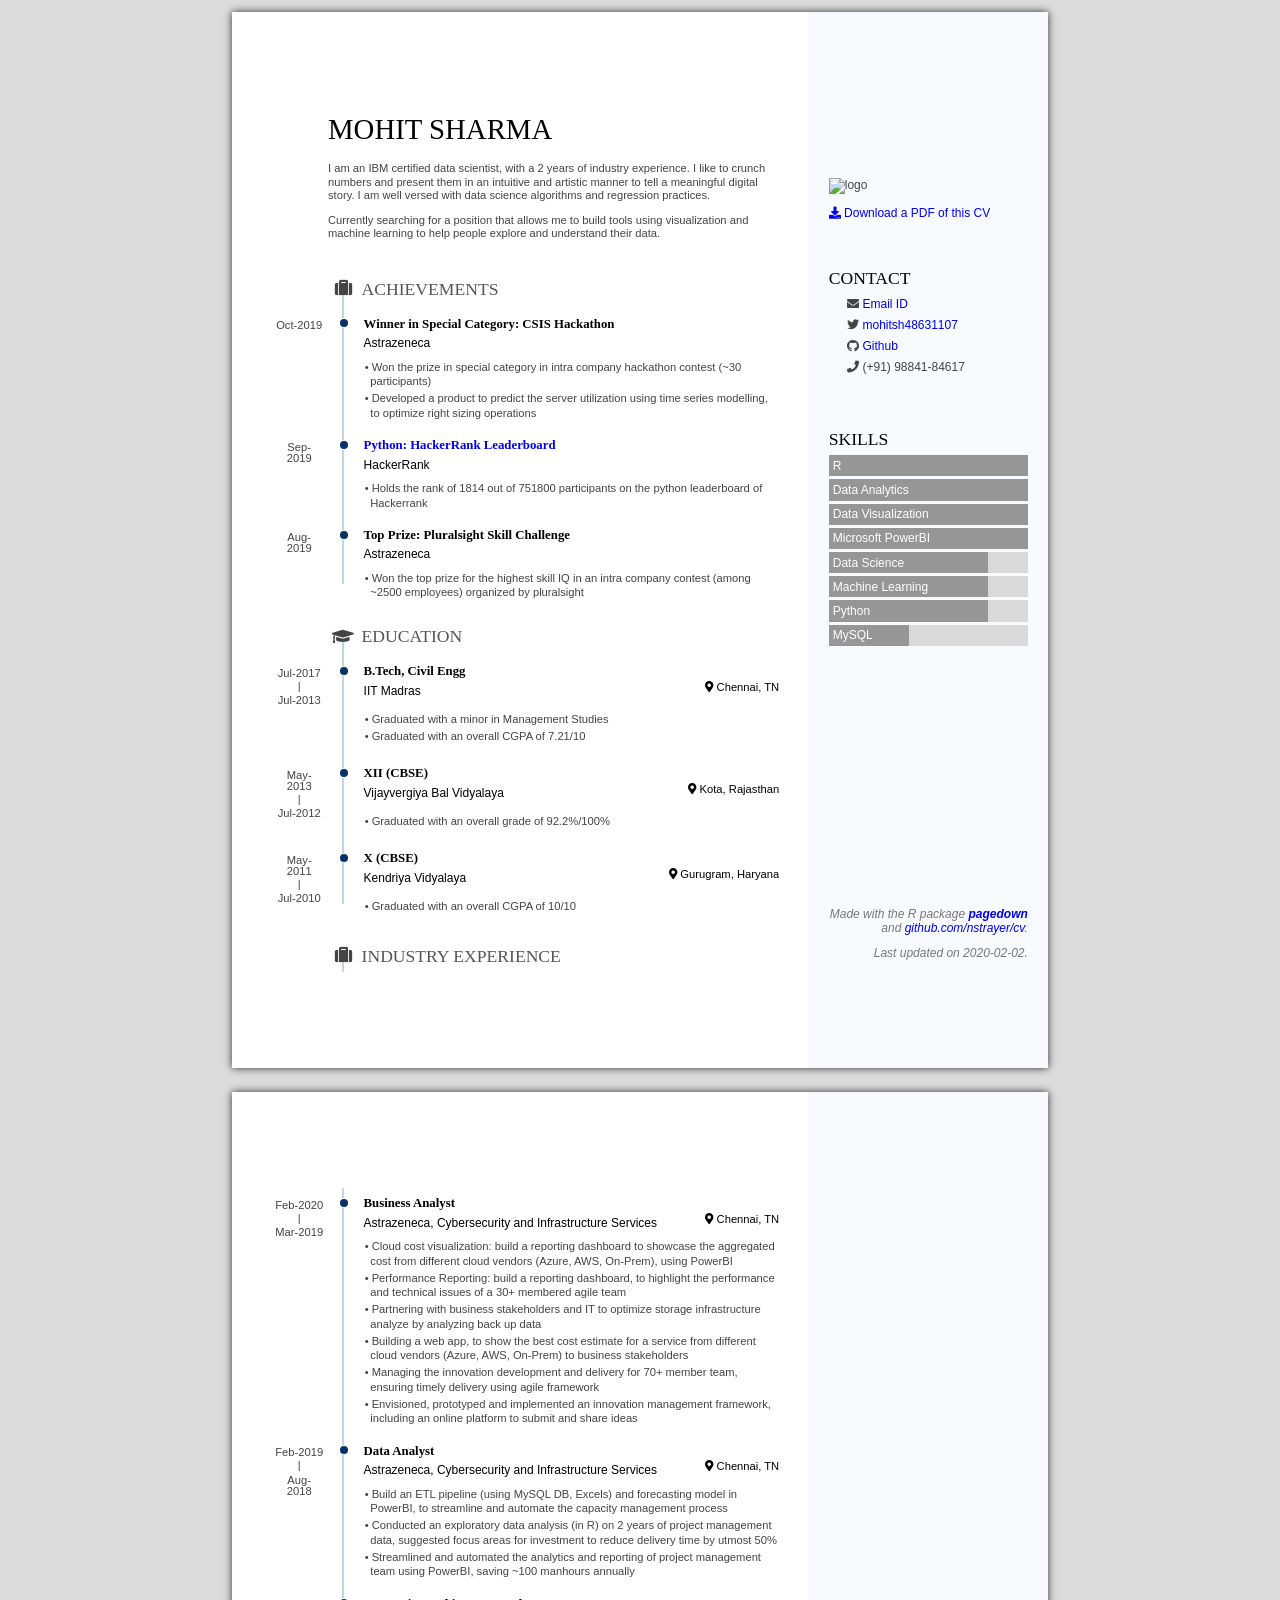
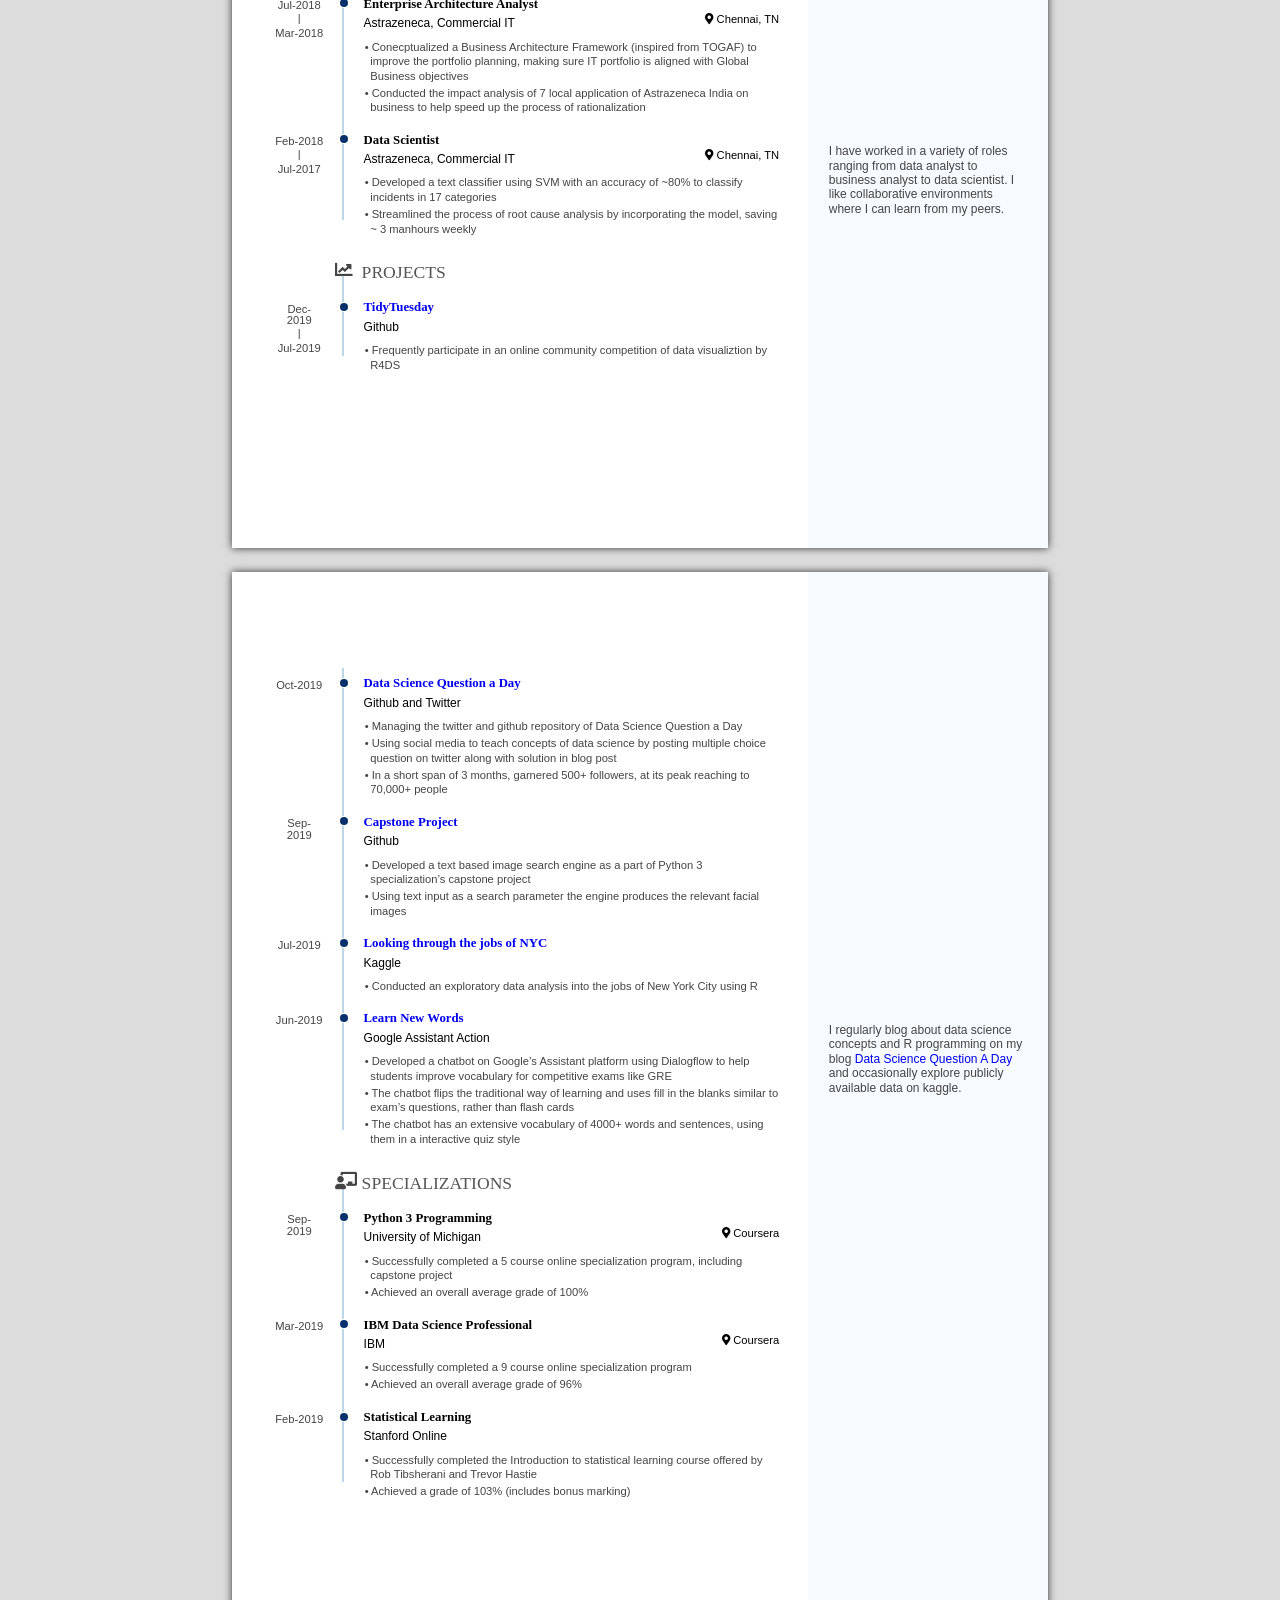
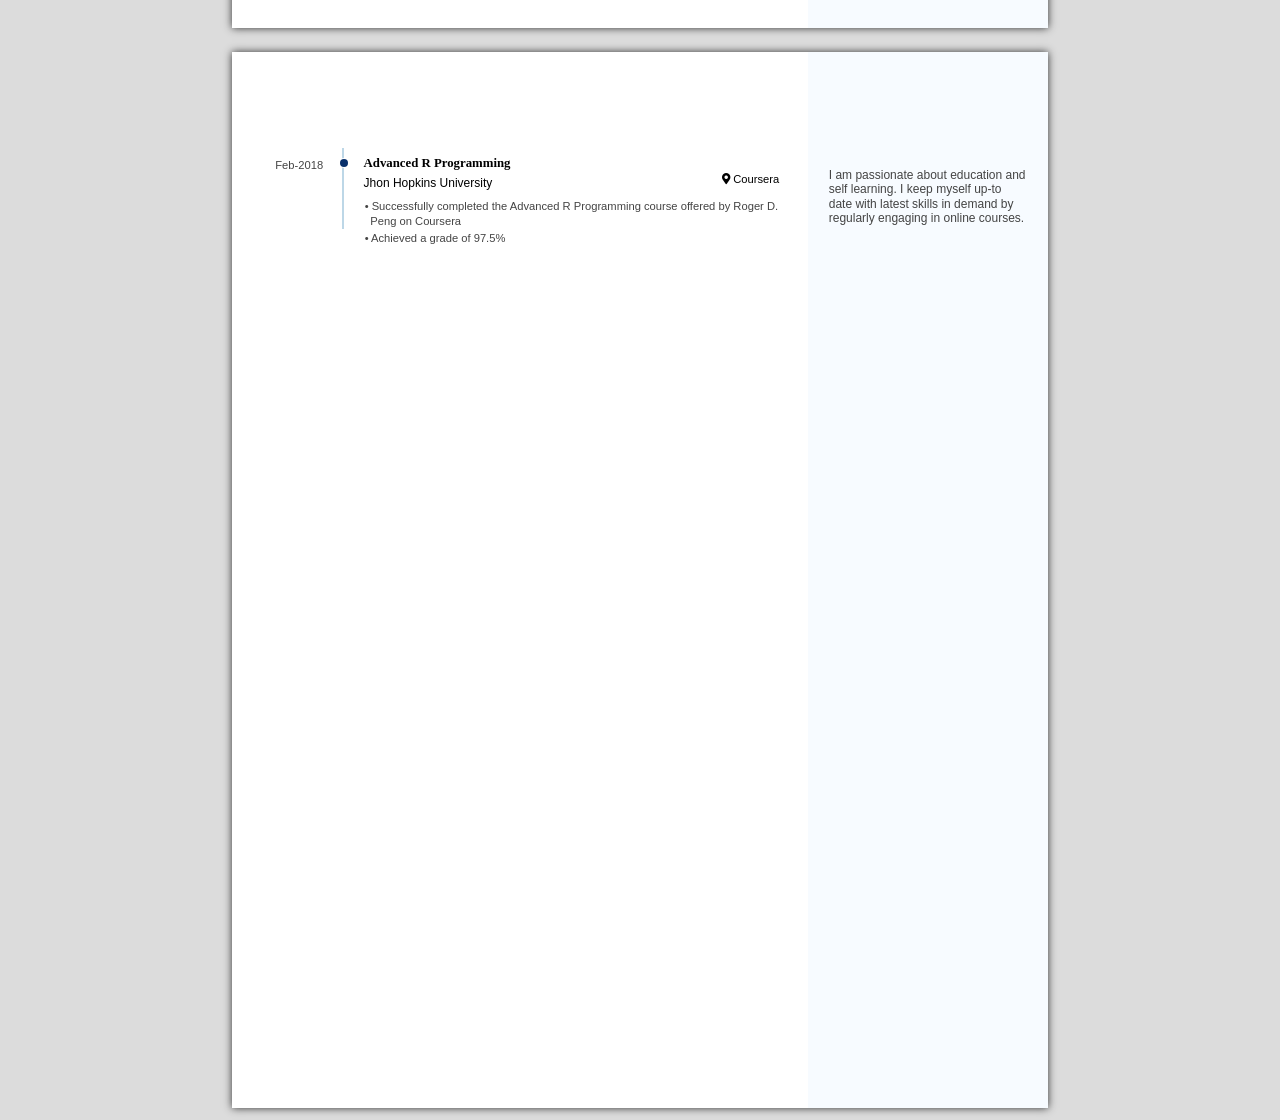
==== commit 1f8a0bc8: "modified changes" ====
--- a/index.html
+++ b/index.html
@@ -7,16 +7,16 @@
     <meta name="viewport" content="width=device-width, initial-scale=1">
 
     <meta name="author" content="Mohit Sharma" />
-    <meta name="date" content="2019-12-17" />
+    <meta name="date" content="2020-02-02" />
     <title>Mohit Sharma’s CV</title>
 
     
-        <link href="cv_app_files/font-awesome-5.1.0/css/all.css" rel="stylesheet" />
-        <link href="cv_app_files/font-awesome-5.1.0/css/v4-shims.css" rel="stylesheet" />
-        <link href="cv_app_files/paged-0.6/css/resume.css" rel="stylesheet" />
-        <script src="cv_app_files/paged-0.6/js/config.js"></script>
-        <script src="cv_app_files/paged-0.6/js/paged.js"></script>
-        <script src="cv_app_files/paged-0.6/js/hooks.js"></script>
+        <link href="cv_ind_files/font-awesome-5.1.0/css/all.css" rel="stylesheet" />
+        <link href="cv_ind_files/font-awesome-5.1.0/css/v4-shims.css" rel="stylesheet" />
+        <link href="cv_ind_files/paged-0.6/css/resume.css" rel="stylesheet" />
+        <script src="cv_ind_files/paged-0.6/js/config.js"></script>
+        <script src="cv_ind_files/paged-0.6/js/paged.js"></script>
+        <script src="cv_ind_files/paged-0.6/js/hooks.js"></script>
     
         <link rel="stylesheet" href="css\styles.css" type="text/css" />
     
@@ -41,32 +41,32 @@
 <div class="skill-bar" style="background:linear-gradient(to right,#969696 100%,#d9d9d9 100% 100%)">
 R
 </div>
+<div class="skill-bar" style="background:linear-gradient(to right,#969696 100%,#d9d9d9 100% 100%)">
+Data Analytics
+</div>
+<div class="skill-bar" style="background:linear-gradient(to right,#969696 100%,#d9d9d9 100% 100%)">
+Data Visualization
+</div>
+<div class="skill-bar" style="background:linear-gradient(to right,#969696 100%,#d9d9d9 100% 100%)">
+Microsoft PowerBI
+</div>
+<div class="skill-bar" style="background:linear-gradient(to right,#969696 80%,#d9d9d9 80% 100%)">
+Data Science
+</div>
+<div class="skill-bar" style="background:linear-gradient(to right,#969696 80%,#d9d9d9 80% 100%)">
+Machine Learning
+</div>
 <div class="skill-bar" style="background:linear-gradient(to right,#969696 80%,#d9d9d9 80% 100%)">
 Python
 </div>
 <div class="skill-bar" style="background:linear-gradient(to right,#969696 40%,#d9d9d9 40% 100%)">
 MySQL
-</div>
-<div class="skill-bar" style="background:linear-gradient(to right,#969696 100%,#d9d9d9 100% 100%)">
-Microsoft PowerBI
-</div>
-<div class="skill-bar" style="background:linear-gradient(to right,#969696 100%,#d9d9d9 100% 100%)">
-Data Science
-</div>
-<div class="skill-bar" style="background:linear-gradient(to right,#969696 100%,#d9d9d9 100% 100%)">
-Data Analytics
-</div>
-<div class="skill-bar" style="background:linear-gradient(to right,#969696 100%,#d9d9d9 100% 100%)">
-Data Visualization
-</div>
-<div class="skill-bar" style="background:linear-gradient(to right,#969696 80%,#d9d9d9 80% 100%)">
-Machine Learning
 </div>
 </div>
 <div id="disclaimer" class="section level2">
 <h2>Disclaimer</h2>
 <p>Made with the R package <a href="https://github.com/rstudio/pagedown"><strong>pagedown</strong></a> and <a href="https://github.com/nstrayer/cv">github.com/nstrayer/cv</a>.</p>
-<p>Last updated on 2019-12-17.</p>
+<p>Last updated on 2020-02-02.</p>
 </div>
 </div>
 <div id="main" class="section level1">
@@ -74,7 +74,7 @@
 <div id="title" class="section level2">
 <h2>Mohit Sharma</h2>
 <p>I am an IBM certified data scientist, with a 2 years of industry experience. I like to crunch numbers and present them in an intuitive and artistic manner to tell a meaningful digital story. I am well versed with data science algorithms and regression practices.</p>
-<p>Currently searching for a data science position that allows me to build tools using visualization and machine learning to help people explore and understand their data.</p>
+<p>Currently searching for a position that allows me to build tools using visualization and machine learning to help people explore and understand their data.</p>
 </div>
 <div id="achievements" class="section level2" data-icon="suitcase">
 <h2 data-icon="suitcase">Achievements</h2>
@@ -85,7 +85,7 @@
 <p>Oct-2019</p>
 <ul>
 <li>Won the prize in special category in intra company hackathon contest (~30 participants)</li>
-<li>Developed a product to predict the estimated server utilization using timer series modelling, this helps in right sizing of server</li>
+<li>Developed a product to predict the server utilization using time series modelling, to optimize right sizing operations</li>
 </ul>
 </div>
 <div id="python-hackerrank-leaderboard" class="section level3">
@@ -94,7 +94,7 @@
 <p>N/A</p>
 <p>Sep-2019</p>
 <ul>
-<li>Holds the rank of 1814 out of 751800 (top 0.25%) on the python leaderboard of Hackerrank</li>
+<li>Holds the rank of 1814 out of 751800 participants on the python leaderboard of Hackerrank</li>
 </ul>
 </div>
 <div id="top-prize-pluralsight-skill-challenge" class="section level3">
@@ -103,7 +103,7 @@
 <p>N/A</p>
 <p>Aug-2019</p>
 <ul>
-<li>Won the top prize for the highest skill IQ in an intra company contest (among ~2500 employees)</li>
+<li>Won the top prize for the highest skill IQ in an intra company contest (among ~2500 employees) organized by pluralsight</li>
 </ul>
 </div>
 </div>
@@ -138,6 +138,57 @@
 </ul>
 </div>
 </div>
+<div id="industry-experience" class="section level2" data-icon="suitcase">
+<h2 data-icon="suitcase">Industry Experience</h2>
+<div id="business-analyst" class="section level3">
+<h3>Business Analyst</h3>
+<p>Astrazeneca, Cybersecurity and Infrastructure Services</p>
+<p>Chennai, TN</p>
+<p>Feb-2020 - Mar-2019</p>
+<ul>
+<li>Cloud cost visualization: build a reporting dashboard to showcase the aggregated cost from different cloud vendors (Azure, AWS, On-Prem), using PowerBI</li>
+<li>Performance Reporting: build a reporting dashboard, to highlight the performance and technical issues of a 30+ membered agile team</li>
+<li>Partnering with business stakeholders and IT to optimize storage infrastructure analyze by analyzing back up data</li>
+<li>Building a web app, to show the best cost estimate for a service from different cloud vendors (Azure, AWS, On-Prem) to business stakeholders</li>
+<li>Managing the innovation development and delivery for 70+ member team, ensuring timely delivery using agile framework</li>
+<li>Envisioned, prototyped and implemented an innovation management framework, including an online platform to submit and share ideas</li>
+</ul>
+</div>
+<div id="data-analyst" class="section level3">
+<h3>Data Analyst</h3>
+<p>Astrazeneca, Cybersecurity and Infrastructure Services</p>
+<p>Chennai, TN</p>
+<p>Feb-2019 - Aug-2018</p>
+<ul>
+<li>Build an ETL pipeline (using MySQL DB, Excels) and forecasting model in PowerBI, to streamline and automate the capacity management process</li>
+<li>Conducted an exploratory data analysis (in R) on 2 years of project management data, suggested focus areas for investment to reduce delivery time by utmost 50%</li>
+<li>Streamlined and automated the analytics and reporting of project management team using PowerBI, saving ~100 manhours annually</li>
+</ul>
+</div>
+<div id="enterprise-architecture-analyst" class="section level3">
+<h3>Enterprise Architecture Analyst</h3>
+<p>Astrazeneca, Commercial IT</p>
+<p>Chennai, TN</p>
+<p>Jul-2018 - Mar-2018</p>
+<ul>
+<li>Conecptualized a Business Architecture Framework (inspired from TOGAF) to improve the portfolio planning, making sure IT portfolio is aligned with Global Business objectives</li>
+<li>Conducted the impact analysis of 7 local application of Astrazeneca India on business to help speed up the process of rationalization</li>
+</ul>
+</div>
+<div id="data-scientist" class="section level3">
+<h3>Data Scientist</h3>
+<p>Astrazeneca, Commercial IT</p>
+<p>Chennai, TN</p>
+<p>Feb-2018 - Jul-2017</p>
+<ul>
+<li>Developed a text classifier using SVM with an accuracy of ~80% to classify incidents in 17 categories</li>
+<li>Streamlined the process of root cause analysis by incorporating the model, saving ~ 3 manhours weekly</li>
+</ul>
+<div class="aside">
+<p>I have worked in a variety of roles ranging from data analyst to business analyst to data scientist. I like collaborative environments where I can learn from my peers.</p>
+</div>
+</div>
+</div>
 <div id="projects" class="section level2" data-icon="chart-line">
 <h2 data-icon="chart-line">Projects</h2>
 <div id="tidytuesday" class="section level3">
@@ -157,7 +208,7 @@
 <ul>
 <li>Managing the twitter and github repository of Data Science Question a Day</li>
 <li>Using social media to teach concepts of data science by posting multiple choice question on twitter along with solution in blog post</li>
-<li>In a short span of 3 months, garnered 500+ followers, with an average monthly reach of 70,000+</li>
+<li>In a short span of 3 months, garnered 500+ followers, at its peak reaching to 70,000+ people</li>
 </ul>
 </div>
 <div id="capstone-project" class="section level3">
@@ -186,11 +237,11 @@
 <p>Jun-2019</p>
 <ul>
 <li>Developed a chatbot on Google’s Assistant platform using Dialogflow to help students improve vocabulary for competitive exams like GRE</li>
-<li>The chatbot flips the traditional way of learning through flash cards, rather uses fill in the blanks similar to exam’s questions</li>
+<li>The chatbot flips the traditional way of learning and uses fill in the blanks similar to exam’s questions, rather than flash cards</li>
 <li>The chatbot has an extensive vocabulary of 4000+ words and sentences, using them in a interactive quiz style</li>
 </ul>
 <div class="aside">
-<p>I regularly blog about data science concepts and R programming on my [Blog] and occasionally explore publicly available data on kaggle.</p>
+<p>I regularly blog about data science concepts and R programming on my blog <a href="https://mohit2152sharma.github.io/Data-Science-Question-A-Day/">Data Science Question A Day</a> and occasionally explore publicly available data on kaggle.</p>
 </div>
 </div>
 </div>
@@ -234,69 +285,9 @@
 <ul>
 <li>Successfully completed the Advanced R Programming course offered by Roger D. Peng on Coursera</li>
 <li>Achieved a grade of 97.5%</li>
-<li>In top 10% on platform by popularity.</li>
 </ul>
 <div class="aside">
 <p>I am passionate about education and self learning. I keep myself up-to date with latest skills in demand by regularly engaging in online courses.</p>
-</div>
-</div>
-</div>
-<div id="industry-experience" class="section level2" data-icon="suitcase">
-<h2 data-icon="suitcase">Industry Experience</h2>
-<div id="product-analyst" class="section level3">
-<h3>Product Analyst</h3>
-<p>Astrazeneca, Cybersecurity and Infrastructure Services</p>
-<p>Chennai, TN</p>
-<p>Dec-2019 - Oct-2019</p>
-<ul>
-<li>Partnering with vendor (commvault) and IT to deploy analytics solution to analyze back up data to optimize storage infrastructure</li>
-<li>Working with business stakeholders and vendors to assess sensitive data analyzer tools, to find sensitive information in the applications</li>
-<li>Defining and implementing performance metrics, for the 30+ member agile team</li>
-<li>Managing the innovation development and delivery for 70+ member team, ensuring timely delivery using agile framework</li>
-</ul>
-</div>
-<div id="business-analyst" class="section level3">
-<h3>Business Analyst</h3>
-<p>Astrazeneca, Cybersecurity and Infrastructure Services</p>
-<p>Chennai, TN</p>
-<p>Sep-2019 - Mar-2019</p>
-<ul>
-<li>Collaborated with vendors, IT and Business to assess tools to analyze and optimize storage infrastructure</li>
-<li>Envisioned, prototyped and implemented an innovation management framework, including an online platform to submit and share ideas</li>
-</ul>
-</div>
-<div id="data-analyst" class="section level3">
-<h3>Data Analyst</h3>
-<p>Astrazeneca, Cybersecurity and Infrastructure Services</p>
-<p>Chennai, TN</p>
-<p>Feb-2019 - Aug-2018</p>
-<ul>
-<li>Build an ETL pipeline (using MySQL DB, Excels) and forecasting model in PowerBI, to streamline and automate the capacity management process</li>
-<li>Conducted an exploratory data analysis (in R) on 2 years of project management data, suggested focus areas for investment to reduce delivery time by utmost 50%</li>
-<li>Streamlined and automated the analytics and reporting of project management team using PowerBI, saving ~100 manhours annually</li>
-</ul>
-</div>
-<div id="enterprise-architecture-analyst" class="section level3">
-<h3>Enterprise Architecture Analyst</h3>
-<p>Astrazeneca, Commercial IT</p>
-<p>Chennai, TN</p>
-<p>Jul-2018 - Mar-2018</p>
-<ul>
-<li>Conecptualized a Business Architecture Framework (inspired from TOGAF) to improve the portfolio planning, making sure IT portfolio is aligned with Global Business objectives</li>
-<li>Conducted the impact analysis of 7 local application of Astrazeneca India on business to help speed up the process of rationalization</li>
-</ul>
-</div>
-<div id="data-scientist" class="section level3">
-<h3>Data Scientist</h3>
-<p>Astrazeneca, Commercial IT</p>
-<p>Chennai, TN</p>
-<p>Feb-2018 - Jul-2017</p>
-<ul>
-<li>Developed a text classifier using SVM with an accuracy of ~80% to classify incidents in 17 categories</li>
-<li>Streamlined the process of root cause analysis by incorporating the model, saving ~ 3 manhours weekly</li>
-</ul>
-<div class="aside">
-<p>I have worked in a variety of roles ranging from data analyst to business analyst to data scientist. I like collaborative environments where I can learn from my peers.</p>
 </div>
 </div>
 </div>
--- a/cv_ind_files/font-awesome-5.1.0/css/all.css
+++ b/cv_ind_files/font-awesome-5.1.0/css/all.css
@@ -0,0 +1,5 @@
+/*!
+ * Font Awesome Free 5.1.0 by @fontawesome - https://fontawesome.com
+ * License - https://fontawesome.com/license (Icons: CC BY 4.0, Fonts: SIL OFL 1.1, Code: MIT License)
+ */
+.fa,.fab,.fal,.far,.fas{-moz-osx-font-smoothing:grayscale;-webkit-font-smoothing:antialiased;display:inline-block;font-style:normal;font-variant:normal;text-rendering:auto;line-height:1}.fa-lg{font-size:1.33333em;line-height:.75em;vertical-align:-.0667em}.fa-xs{font-size:.75em}.fa-sm{font-size:.875em}.fa-1x{font-size:1em}.fa-2x{font-size:2em}.fa-3x{font-size:3em}.fa-4x{font-size:4em}.fa-5x{font-size:5em}.fa-6x{font-size:6em}.fa-7x{font-size:7em}.fa-8x{font-size:8em}.fa-9x{font-size:9em}.fa-10x{font-size:10em}.fa-fw{text-align:center;width:1.25em}.fa-ul{list-style-type:none;margin-left:2.5em;padding-left:0}.fa-ul>li{position:relative}.fa-li{left:-2em;position:absolute;text-align:center;width:2em;line-height:inherit}.fa-border{border:.08em solid #eee;border-radius:.1em;padding:.2em .25em .15em}.fa-pull-left{float:left}.fa-pull-right{float:right}.fa.fa-pull-left,.fab.fa-pull-left,.fal.fa-pull-left,.far.fa-pull-left,.fas.fa-pull-left{margin-right:.3em}.fa.fa-pull-right,.fab.fa-pull-right,.fal.fa-pull-right,.far.fa-pull-right,.fas.fa-pull-right{margin-left:.3em}.fa-spin{animation:a 2s infinite linear}.fa-pulse{animation:a 1s infinite steps(8)}@keyframes a{0%{transform:rotate(0deg)}to{transform:rotate(1turn)}}.fa-rotate-90{-ms-filter:"progid:DXImageTransform.Microsoft.BasicImage(rotation=1)";transform:rotate(90deg)}.fa-rotate-180{-ms-filter:"progid:DXImageTransform.Microsoft.BasicImage(rotation=2)";transform:rotate(180deg)}.fa-rotate-270{-ms-filter:"progid:DXImageTransform.Microsoft.BasicImage(rotation=3)";transform:rotate(270deg)}.fa-flip-horizontal{-ms-filter:"progid:DXImageTransform.Microsoft.BasicImage(rotation=0, mirror=1)";transform:scaleX(-1)}.fa-flip-vertical{transform:scaleY(-1)}.fa-flip-horizontal.fa-flip-vertical,.fa-flip-vertical{-ms-filter:"progid:DXImageTransform.Microsoft.BasicImage(rotation=2, mirror=1)"}.fa-flip-horizontal.fa-flip-vertical{transform:scale(-1)}:root .fa-flip-horizontal,:root .fa-flip-vertical,:root .fa-rotate-90,:root .fa-rotate-180,:root .fa-rotate-270{-webkit-filter:none;filter:none}.fa-stack{display:inline-block;height:2em;line-height:2em;position:relative;vertical-align:middle;width:2em}.fa-stack-1x,.fa-stack-2x{left:0;position:absolute;text-align:center;width:100%}.fa-stack-1x{line-height:inherit}.fa-stack-2x{font-size:2em}.fa-inverse{color:#fff}.fa-500px:before{content:"\f26e"}.fa-accessible-icon:before{content:"\f368"}.fa-accusoft:before{content:"\f369"}.fa-address-book:before{content:"\f2b9"}.fa-address-card:before{content:"\f2bb"}.fa-adjust:before{content:"\f042"}.fa-adn:before{content:"\f170"}.fa-adversal:before{content:"\f36a"}.fa-affiliatetheme:before{content:"\f36b"}.fa-algolia:before{content:"\f36c"}.fa-align-center:before{content:"\f037"}.fa-align-justify:before{content:"\f039"}.fa-align-left:before{content:"\f036"}.fa-align-right:before{content:"\f038"}.fa-allergies:before{content:"\f461"}.fa-amazon:before{content:"\f270"}.fa-amazon-pay:before{content:"\f42c"}.fa-ambulance:before{content:"\f0f9"}.fa-american-sign-language-interpreting:before{content:"\f2a3"}.fa-amilia:before{content:"\f36d"}.fa-anchor:before{content:"\f13d"}.fa-android:before{content:"\f17b"}.fa-angellist:before{content:"\f209"}.fa-angle-double-down:before{content:"\f103"}.fa-angle-double-left:before{content:"\f100"}.fa-angle-double-right:before{content:"\f101"}.fa-angle-double-up:before{content:"\f102"}.fa-angle-down:before{content:"\f107"}.fa-angle-left:before{content:"\f104"}.fa-angle-right:before{content:"\f105"}.fa-angle-up:before{content:"\f106"}.fa-angry:before{content:"\f556"}.fa-angrycreative:before{content:"\f36e"}.fa-angular:before{content:"\f420"}.fa-app-store:before{content:"\f36f"}.fa-app-store-ios:before{content:"\f370"}.fa-apper:before{content:"\f371"}.fa-apple:before{content:"\f179"}.fa-apple-pay:before{content:"\f415"}.fa-archive:before{content:"\f187"}.fa-archway:before{content:"\f557"}.fa-arrow-alt-circle-down:before{content:"\f358"}.fa-arrow-alt-circle-left:before{content:"\f359"}.fa-arrow-alt-circle-right:before{content:"\f35a"}.fa-arrow-alt-circle-up:before{content:"\f35b"}.fa-arrow-circle-down:before{content:"\f0ab"}.fa-arrow-circle-left:before{content:"\f0a8"}.fa-arrow-circle-right:before{content:"\f0a9"}.fa-arrow-circle-up:before{content:"\f0aa"}.fa-arrow-down:before{content:"\f063"}.fa-arrow-left:before{content:"\f060"}.fa-arrow-right:before{content:"\f061"}.fa-arrow-up:before{content:"\f062"}.fa-arrows-alt:before{content:"\f0b2"}.fa-arrows-alt-h:before{content:"\f337"}.fa-arrows-alt-v:before{content:"\f338"}.fa-assistive-listening-systems:before{content:"\f2a2"}.fa-asterisk:before{content:"\f069"}.fa-asymmetrik:before{content:"\f372"}.fa-at:before{content:"\f1fa"}.fa-atlas:before{content:"\f558"}.fa-audible:before{content:"\f373"}.fa-audio-description:before{content:"\f29e"}.fa-autoprefixer:before{content:"\f41c"}.fa-avianex:before{content:"\f374"}.fa-aviato:before{content:"\f421"}.fa-award:before{content:"\f559"}.fa-aws:before{content:"\f375"}.fa-backspace:before{content:"\f55a"}.fa-backward:before{content:"\f04a"}.fa-balance-scale:before{content:"\f24e"}.fa-ban:before{content:"\f05e"}.fa-band-aid:before{content:"\f462"}.fa-bandcamp:before{content:"\f2d5"}.fa-barcode:before{content:"\f02a"}.fa-bars:before{content:"\f0c9"}.fa-baseball-ball:before{content:"\f433"}.fa-basketball-ball:before{content:"\f434"}.fa-bath:before{content:"\f2cd"}.fa-battery-empty:before{content:"\f244"}.fa-battery-full:before{content:"\f240"}.fa-battery-half:before{content:"\f242"}.fa-battery-quarter:before{content:"\f243"}.fa-battery-three-quarters:before{content:"\f241"}.fa-bed:before{content:"\f236"}.fa-beer:before{content:"\f0fc"}.fa-behance:before{content:"\f1b4"}.fa-behance-square:before{content:"\f1b5"}.fa-bell:before{content:"\f0f3"}.fa-bell-slash:before{content:"\f1f6"}.fa-bezier-curve:before{content:"\f55b"}.fa-bicycle:before{content:"\f206"}.fa-bimobject:before{content:"\f378"}.fa-binoculars:before{content:"\f1e5"}.fa-birthday-cake:before{content:"\f1fd"}.fa-bitbucket:before{content:"\f171"}.fa-bitcoin:before{content:"\f379"}.fa-bity:before{content:"\f37a"}.fa-black-tie:before{content:"\f27e"}.fa-blackberry:before{content:"\f37b"}.fa-blender:before{content:"\f517"}.fa-blind:before{content:"\f29d"}.fa-blogger:before{content:"\f37c"}.fa-blogger-b:before{content:"\f37d"}.fa-bluetooth:before{content:"\f293"}.fa-bluetooth-b:before{content:"\f294"}.fa-bold:before{content:"\f032"}.fa-bolt:before{content:"\f0e7"}.fa-bomb:before{content:"\f1e2"}.fa-bong:before{content:"\f55c"}.fa-book:before{content:"\f02d"}.fa-book-open:before{content:"\f518"}.fa-bookmark:before{content:"\f02e"}.fa-bowling-ball:before{content:"\f436"}.fa-box:before{content:"\f466"}.fa-box-open:before{content:"\f49e"}.fa-boxes:before{content:"\f468"}.fa-braille:before{content:"\f2a1"}.fa-briefcase:before{content:"\f0b1"}.fa-briefcase-medical:before{content:"\f469"}.fa-broadcast-tower:before{content:"\f519"}.fa-broom:before{content:"\f51a"}.fa-brush:before{content:"\f55d"}.fa-btc:before{content:"\f15a"}.fa-bug:before{content:"\f188"}.fa-building:before{content:"\f1ad"}.fa-bullhorn:before{content:"\f0a1"}.fa-bullseye:before{content:"\f140"}.fa-burn:before{content:"\f46a"}.fa-buromobelexperte:before{content:"\f37f"}.fa-bus:before{content:"\f207"}.fa-bus-alt:before{content:"\f55e"}.fa-buysellads:before{content:"\f20d"}.fa-calculator:before{content:"\f1ec"}.fa-calendar:before{content:"\f133"}.fa-calendar-alt:before{content:"\f073"}.fa-calendar-check:before{content:"\f274"}.fa-calendar-minus:before{content:"\f272"}.fa-calendar-plus:before{content:"\f271"}.fa-calendar-times:before{content:"\f273"}.fa-camera:before{content:"\f030"}.fa-camera-retro:before{content:"\f083"}.fa-cannabis:before{content:"\f55f"}.fa-capsules:before{content:"\f46b"}.fa-car:before{content:"\f1b9"}.fa-caret-down:before{content:"\f0d7"}.fa-caret-left:before{content:"\f0d9"}.fa-caret-right:before{content:"\f0da"}.fa-caret-square-down:before{content:"\f150"}.fa-caret-square-left:before{content:"\f191"}.fa-caret-square-right:before{content:"\f152"}.fa-caret-square-up:before{content:"\f151"}.fa-caret-up:before{content:"\f0d8"}.fa-cart-arrow-down:before{content:"\f218"}.fa-cart-plus:before{content:"\f217"}.fa-cc-amazon-pay:before{content:"\f42d"}.fa-cc-amex:before{content:"\f1f3"}.fa-cc-apple-pay:before{content:"\f416"}.fa-cc-diners-club:before{content:"\f24c"}.fa-cc-discover:before{content:"\f1f2"}.fa-cc-jcb:before{content:"\f24b"}.fa-cc-mastercard:before{content:"\f1f1"}.fa-cc-paypal:before{content:"\f1f4"}.fa-cc-stripe:before{content:"\f1f5"}.fa-cc-visa:before{content:"\f1f0"}.fa-centercode:before{content:"\f380"}.fa-certificate:before{content:"\f0a3"}.fa-chalkboard:before{content:"\f51b"}.fa-chalkboard-teacher:before{content:"\f51c"}.fa-chart-area:before{content:"\f1fe"}.fa-chart-bar:before{content:"\f080"}.fa-chart-line:before{content:"\f201"}.fa-chart-pie:before{content:"\f200"}.fa-check:before{content:"\f00c"}.fa-check-circle:before{content:"\f058"}.fa-check-double:before{content:"\f560"}.fa-check-square:before{content:"\f14a"}.fa-chess:before{content:"\f439"}.fa-chess-bishop:before{content:"\f43a"}.fa-chess-board:before{content:"\f43c"}.fa-chess-king:before{content:"\f43f"}.fa-chess-knight:before{content:"\f441"}.fa-chess-pawn:before{content:"\f443"}.fa-chess-queen:before{content:"\f445"}.fa-chess-rook:before{content:"\f447"}.fa-chevron-circle-down:before{content:"\f13a"}.fa-chevron-circle-left:before{content:"\f137"}.fa-chevron-circle-right:before{content:"\f138"}.fa-chevron-circle-up:before{content:"\f139"}.fa-chevron-down:before{content:"\f078"}.fa-chevron-left:before{content:"\f053"}.fa-chevron-right:before{content:"\f054"}.fa-chevron-up:before{content:"\f077"}.fa-child:before{content:"\f1ae"}.fa-chrome:before{content:"\f268"}.fa-church:before{content:"\f51d"}.fa-circle:before{content:"\f111"}.fa-circle-notch:before{content:"\f1ce"}.fa-clipboard:before{content:"\f328"}.fa-clipboard-check:before{content:"\f46c"}.fa-clipboard-list:before{content:"\f46d"}.fa-clock:before{content:"\f017"}.fa-clone:before{content:"\f24d"}.fa-closed-captioning:before{content:"\f20a"}.fa-cloud:before{content:"\f0c2"}.fa-cloud-download-alt:before{content:"\f381"}.fa-cloud-upload-alt:before{content:"\f382"}.fa-cloudscale:before{content:"\f383"}.fa-cloudsmith:before{content:"\f384"}.fa-cloudversify:before{content:"\f385"}.fa-cocktail:before{content:"\f561"}.fa-code:before{content:"\f121"}.fa-code-branch:before{content:"\f126"}.fa-codepen:before{content:"\f1cb"}.fa-codiepie:before{content:"\f284"}.fa-coffee:before{content:"\f0f4"}.fa-cog:before{content:"\f013"}.fa-cogs:before{content:"\f085"}.fa-coins:before{content:"\f51e"}.fa-columns:before{content:"\f0db"}.fa-comment:before{content:"\f075"}.fa-comment-alt:before{content:"\f27a"}.fa-comment-dots:before{content:"\f4ad"}.fa-comment-slash:before{content:"\f4b3"}.fa-comments:before{content:"\f086"}.fa-compact-disc:before{content:"\f51f"}.fa-compass:before{content:"\f14e"}.fa-compress:before{content:"\f066"}.fa-concierge-bell:before{content:"\f562"}.fa-connectdevelop:before{content:"\f20e"}.fa-contao:before{content:"\f26d"}.fa-cookie:before{content:"\f563"}.fa-cookie-bite:before{content:"\f564"}.fa-copy:before{content:"\f0c5"}.fa-copyright:before{content:"\f1f9"}.fa-couch:before{content:"\f4b8"}.fa-cpanel:before{content:"\f388"}.fa-creative-commons:before{content:"\f25e"}.fa-creative-commons-by:before{content:"\f4e7"}.fa-creative-commons-nc:before{content:"\f4e8"}.fa-creative-commons-nc-eu:before{content:"\f4e9"}.fa-creative-commons-nc-jp:before{content:"\f4ea"}.fa-creative-commons-nd:before{content:"\f4eb"}.fa-creative-commons-pd:before{content:"\f4ec"}.fa-creative-commons-pd-alt:before{content:"\f4ed"}.fa-creative-commons-remix:before{content:"\f4ee"}.fa-creative-commons-sa:before{content:"\f4ef"}.fa-creative-commons-sampling:before{content:"\f4f0"}.fa-creative-commons-sampling-plus:before{content:"\f4f1"}.fa-creative-commons-share:before{content:"\f4f2"}.fa-credit-card:before{content:"\f09d"}.fa-crop:before{content:"\f125"}.fa-crop-alt:before{content:"\f565"}.fa-crosshairs:before{content:"\f05b"}.fa-crow:before{content:"\f520"}.fa-crown:before{content:"\f521"}.fa-css3:before{content:"\f13c"}.fa-css3-alt:before{content:"\f38b"}.fa-cube:before{content:"\f1b2"}.fa-cubes:before{content:"\f1b3"}.fa-cut:before{content:"\f0c4"}.fa-cuttlefish:before{content:"\f38c"}.fa-d-and-d:before{content:"\f38d"}.fa-dashcube:before{content:"\f210"}.fa-database:before{content:"\f1c0"}.fa-deaf:before{content:"\f2a4"}.fa-delicious:before{content:"\f1a5"}.fa-deploydog:before{content:"\f38e"}.fa-deskpro:before{content:"\f38f"}.fa-desktop:before{content:"\f108"}.fa-deviantart:before{content:"\f1bd"}.fa-diagnoses:before{content:"\f470"}.fa-dice:before{content:"\f522"}.fa-dice-five:before{content:"\f523"}.fa-dice-four:before{content:"\f524"}.fa-dice-one:before{content:"\f525"}.fa-dice-six:before{content:"\f526"}.fa-dice-three:before{content:"\f527"}.fa-dice-two:before{content:"\f528"}.fa-digg:before{content:"\f1a6"}.fa-digital-ocean:before{content:"\f391"}.fa-digital-tachograph:before{content:"\f566"}.fa-discord:before{content:"\f392"}.fa-discourse:before{content:"\f393"}.fa-divide:before{content:"\f529"}.fa-dizzy:before{content:"\f567"}.fa-dna:before{content:"\f471"}.fa-dochub:before{content:"\f394"}.fa-docker:before{content:"\f395"}.fa-dollar-sign:before{content:"\f155"}.fa-dolly:before{content:"\f472"}.fa-dolly-flatbed:before{content:"\f474"}.fa-donate:before{content:"\f4b9"}.fa-door-closed:before{content:"\f52a"}.fa-door-open:before{content:"\f52b"}.fa-dot-circle:before{content:"\f192"}.fa-dove:before{content:"\f4ba"}.fa-download:before{content:"\f019"}.fa-draft2digital:before{content:"\f396"}.fa-drafting-compass:before{content:"\f568"}.fa-dribbble:before{content:"\f17d"}.fa-dribbble-square:before{content:"\f397"}.fa-dropbox:before{content:"\f16b"}.fa-drum:before{content:"\f569"}.fa-drum-steelpan:before{content:"\f56a"}.fa-drupal:before{content:"\f1a9"}.fa-dumbbell:before{content:"\f44b"}.fa-dyalog:before{content:"\f399"}.fa-earlybirds:before{content:"\f39a"}.fa-ebay:before{content:"\f4f4"}.fa-edge:before{content:"\f282"}.fa-edit:before{content:"\f044"}.fa-eject:before{content:"\f052"}.fa-elementor:before{content:"\f430"}.fa-ellipsis-h:before{content:"\f141"}.fa-ellipsis-v:before{content:"\f142"}.fa-ember:before{content:"\f423"}.fa-empire:before{content:"\f1d1"}.fa-envelope:before{content:"\f0e0"}.fa-envelope-open:before{content:"\f2b6"}.fa-envelope-square:before{content:"\f199"}.fa-envira:before{content:"\f299"}.fa-equals:before{content:"\f52c"}.fa-eraser:before{content:"\f12d"}.fa-erlang:before{content:"\f39d"}.fa-ethereum:before{content:"\f42e"}.fa-etsy:before{content:"\f2d7"}.fa-euro-sign:before{content:"\f153"}.fa-exchange-alt:before{content:"\f362"}.fa-exclamation:before{content:"\f12a"}.fa-exclamation-circle:before{content:"\f06a"}.fa-exclamation-triangle:before{content:"\f071"}.fa-expand:before{content:"\f065"}.fa-expand-arrows-alt:before{content:"\f31e"}.fa-expeditedssl:before{content:"\f23e"}.fa-external-link-alt:before{content:"\f35d"}.fa-external-link-square-alt:before{content:"\f360"}.fa-eye:before{content:"\f06e"}.fa-eye-dropper:before{content:"\f1fb"}.fa-eye-slash:before{content:"\f070"}.fa-facebook:before{content:"\f09a"}.fa-facebook-f:before{content:"\f39e"}.fa-facebook-messenger:before{content:"\f39f"}.fa-facebook-square:before{content:"\f082"}.fa-fast-backward:before{content:"\f049"}.fa-fast-forward:before{content:"\f050"}.fa-fax:before{content:"\f1ac"}.fa-feather:before{content:"\f52d"}.fa-feather-alt:before{content:"\f56b"}.fa-female:before{content:"\f182"}.fa-fighter-jet:before{content:"\f0fb"}.fa-file:before{content:"\f15b"}.fa-file-alt:before{content:"\f15c"}.fa-file-archive:before{content:"\f1c6"}.fa-file-audio:before{content:"\f1c7"}.fa-file-code:before{content:"\f1c9"}.fa-file-contract:before{content:"\f56c"}.fa-file-download:before{content:"\f56d"}.fa-file-excel:before{content:"\f1c3"}.fa-file-export:before{content:"\f56e"}.fa-file-image:before{content:"\f1c5"}.fa-file-import:before{content:"\f56f"}.fa-file-invoice:before{content:"\f570"}.fa-file-invoice-dollar:before{content:"\f571"}.fa-file-medical:before{content:"\f477"}.fa-file-medical-alt:before{content:"\f478"}.fa-file-pdf:before{content:"\f1c1"}.fa-file-powerpoint:before{content:"\f1c4"}.fa-file-prescription:before{content:"\f572"}.fa-file-signature:before{content:"\f573"}.fa-file-upload:before{content:"\f574"}.fa-file-video:before{content:"\f1c8"}.fa-file-word:before{content:"\f1c2"}.fa-fill:before{content:"\f575"}.fa-fill-drip:before{content:"\f576"}.fa-film:before{content:"\f008"}.fa-filter:before{content:"\f0b0"}.fa-fingerprint:before{content:"\f577"}.fa-fire:before{content:"\f06d"}.fa-fire-extinguisher:before{content:"\f134"}.fa-firefox:before{content:"\f269"}.fa-first-aid:before{content:"\f479"}.fa-first-order:before{content:"\f2b0"}.fa-first-order-alt:before{content:"\f50a"}.fa-firstdraft:before{content:"\f3a1"}.fa-fish:before{content:"\f578"}.fa-flag:before{content:"\f024"}.fa-flag-checkered:before{content:"\f11e"}.fa-flask:before{content:"\f0c3"}.fa-flickr:before{content:"\f16e"}.fa-flipboard:before{content:"\f44d"}.fa-flushed:before{content:"\f579"}.fa-fly:before{content:"\f417"}.fa-folder:before{content:"\f07b"}.fa-folder-open:before{content:"\f07c"}.fa-font:before{content:"\f031"}.fa-font-awesome:before{content:"\f2b4"}.fa-font-awesome-alt:before{content:"\f35c"}.fa-font-awesome-flag:before{content:"\f425"}.fa-font-awesome-logo-full:before{content:"\f4e6"}.fa-fonticons:before{content:"\f280"}.fa-fonticons-fi:before{content:"\f3a2"}.fa-football-ball:before{content:"\f44e"}.fa-fort-awesome:before{content:"\f286"}.fa-fort-awesome-alt:before{content:"\f3a3"}.fa-forumbee:before{content:"\f211"}.fa-forward:before{content:"\f04e"}.fa-foursquare:before{content:"\f180"}.fa-free-code-camp:before{content:"\f2c5"}.fa-freebsd:before{content:"\f3a4"}.fa-frog:before{content:"\f52e"}.fa-frown:before{content:"\f119"}.fa-frown-open:before{content:"\f57a"}.fa-fulcrum:before{content:"\f50b"}.fa-futbol:before{content:"\f1e3"}.fa-galactic-republic:before{content:"\f50c"}.fa-galactic-senate:before{content:"\f50d"}.fa-gamepad:before{content:"\f11b"}.fa-gas-pump:before{content:"\f52f"}.fa-gavel:before{content:"\f0e3"}.fa-gem:before{content:"\f3a5"}.fa-genderless:before{content:"\f22d"}.fa-get-pocket:before{content:"\f265"}.fa-gg:before{content:"\f260"}.fa-gg-circle:before{content:"\f261"}.fa-gift:before{content:"\f06b"}.fa-git:before{content:"\f1d3"}.fa-git-square:before{content:"\f1d2"}.fa-github:before{content:"\f09b"}.fa-github-alt:before{content:"\f113"}.fa-github-square:before{content:"\f092"}.fa-gitkraken:before{content:"\f3a6"}.fa-gitlab:before{content:"\f296"}.fa-gitter:before{content:"\f426"}.fa-glass-martini:before{content:"\f000"}.fa-glass-martini-alt:before{content:"\f57b"}.fa-glasses:before{content:"\f530"}.fa-glide:before{content:"\f2a5"}.fa-glide-g:before{content:"\f2a6"}.fa-globe:before{content:"\f0ac"}.fa-globe-africa:before{content:"\f57c"}.fa-globe-americas:before{content:"\f57d"}.fa-globe-asia:before{content:"\f57e"}.fa-gofore:before{content:"\f3a7"}.fa-golf-ball:before{content:"\f450"}.fa-goodreads:before{content:"\f3a8"}.fa-goodreads-g:before{content:"\f3a9"}.fa-google:before{content:"\f1a0"}.fa-google-drive:before{content:"\f3aa"}.fa-google-play:before{content:"\f3ab"}.fa-google-plus:before{content:"\f2b3"}.fa-google-plus-g:before{content:"\f0d5"}.fa-google-plus-square:before{content:"\f0d4"}.fa-google-wallet:before{content:"\f1ee"}.fa-graduation-cap:before{content:"\f19d"}.fa-gratipay:before{content:"\f184"}.fa-grav:before{content:"\f2d6"}.fa-greater-than:before{content:"\f531"}.fa-greater-than-equal:before{content:"\f532"}.fa-grimace:before{content:"\f57f"}.fa-grin:before{content:"\f580"}.fa-grin-alt:before{content:"\f581"}.fa-grin-beam:before{content:"\f582"}.fa-grin-beam-sweat:before{content:"\f583"}.fa-grin-hearts:before{content:"\f584"}.fa-grin-squint:before{content:"\f585"}.fa-grin-squint-tears:before{content:"\f586"}.fa-grin-stars:before{content:"\f587"}.fa-grin-tears:before{content:"\f588"}.fa-grin-tongue:before{content:"\f589"}.fa-grin-tongue-squint:before{content:"\f58a"}.fa-grin-tongue-wink:before{content:"\f58b"}.fa-grin-wink:before{content:"\f58c"}.fa-grip-horizontal:before{content:"\f58d"}.fa-grip-vertical:before{content:"\f58e"}.fa-gripfire:before{content:"\f3ac"}.fa-grunt:before{content:"\f3ad"}.fa-gulp:before{content:"\f3ae"}.fa-h-square:before{content:"\f0fd"}.fa-hacker-news:before{content:"\f1d4"}.fa-hacker-news-square:before{content:"\f3af"}.fa-hand-holding:before{content:"\f4bd"}.fa-hand-holding-heart:before{content:"\f4be"}.fa-hand-holding-usd:before{content:"\f4c0"}.fa-hand-lizard:before{content:"\f258"}.fa-hand-paper:before{content:"\f256"}.fa-hand-peace:before{content:"\f25b"}.fa-hand-point-down:before{content:"\f0a7"}.fa-hand-point-left:before{content:"\f0a5"}.fa-hand-point-right:before{content:"\f0a4"}.fa-hand-point-up:before{content:"\f0a6"}.fa-hand-pointer:before{content:"\f25a"}.fa-hand-rock:before{content:"\f255"}.fa-hand-scissors:before{content:"\f257"}.fa-hand-spock:before{content:"\f259"}.fa-hands:before{content:"\f4c2"}.fa-hands-helping:before{content:"\f4c4"}.fa-handshake:before{content:"\f2b5"}.fa-hashtag:before{content:"\f292"}.fa-hdd:before{content:"\f0a0"}.fa-heading:before{content:"\f1dc"}.fa-headphones:before{content:"\f025"}.fa-headphones-alt:before{content:"\f58f"}.fa-headset:before{content:"\f590"}.fa-heart:before{content:"\f004"}.fa-heartbeat:before{content:"\f21e"}.fa-helicopter:before{content:"\f533"}.fa-highlighter:before{content:"\f591"}.fa-hips:before{content:"\f452"}.fa-hire-a-helper:before{content:"\f3b0"}.fa-history:before{content:"\f1da"}.fa-hockey-puck:before{content:"\f453"}.fa-home:before{content:"\f015"}.fa-hooli:before{content:"\f427"}.fa-hornbill:before{content:"\f592"}.fa-hospital:before{content:"\f0f8"}.fa-hospital-alt:before{content:"\f47d"}.fa-hospital-symbol:before{content:"\f47e"}.fa-hot-tub:before{content:"\f593"}.fa-hotel:before{content:"\f594"}.fa-hotjar:before{content:"\f3b1"}.fa-hourglass:before{content:"\f254"}.fa-hourglass-end:before{content:"\f253"}.fa-hourglass-half:before{content:"\f252"}.fa-hourglass-start:before{content:"\f251"}.fa-houzz:before{content:"\f27c"}.fa-html5:before{content:"\f13b"}.fa-hubspot:before{content:"\f3b2"}.fa-i-cursor:before{content:"\f246"}.fa-id-badge:before{content:"\f2c1"}.fa-id-card:before{content:"\f2c2"}.fa-id-card-alt:before{content:"\f47f"}.fa-image:before{content:"\f03e"}.fa-images:before{content:"\f302"}.fa-imdb:before{content:"\f2d8"}.fa-inbox:before{content:"\f01c"}.fa-indent:before{content:"\f03c"}.fa-industry:before{content:"\f275"}.fa-infinity:before{content:"\f534"}.fa-info:before{content:"\f129"}.fa-info-circle:before{content:"\f05a"}.fa-instagram:before{content:"\f16d"}.fa-internet-explorer:before{content:"\f26b"}.fa-ioxhost:before{content:"\f208"}.fa-italic:before{content:"\f033"}.fa-itunes:before{content:"\f3b4"}.fa-itunes-note:before{content:"\f3b5"}.fa-java:before{content:"\f4e4"}.fa-jedi-order:before{content:"\f50e"}.fa-jenkins:before{content:"\f3b6"}.fa-joget:before{content:"\f3b7"}.fa-joint:before{content:"\f595"}.fa-joomla:before{content:"\f1aa"}.fa-js:before{content:"\f3b8"}.fa-js-square:before{content:"\f3b9"}.fa-jsfiddle:before{content:"\f1cc"}.fa-key:before{content:"\f084"}.fa-keybase:before{content:"\f4f5"}.fa-keyboard:before{content:"\f11c"}.fa-keycdn:before{content:"\f3ba"}.fa-kickstarter:before{content:"\f3bb"}.fa-kickstarter-k:before{content:"\f3bc"}.fa-kiss:before{content:"\f596"}.fa-kiss-beam:before{content:"\f597"}.fa-kiss-wink-heart:before{content:"\f598"}.fa-kiwi-bird:before{content:"\f535"}.fa-korvue:before{content:"\f42f"}.fa-language:before{content:"\f1ab"}.fa-laptop:before{content:"\f109"}.fa-laravel:before{content:"\f3bd"}.fa-lastfm:before{content:"\f202"}.fa-lastfm-square:before{content:"\f203"}.fa-laugh:before{content:"\f599"}.fa-laugh-beam:before{content:"\f59a"}.fa-laugh-squint:before{content:"\f59b"}.fa-laugh-wink:before{content:"\f59c"}.fa-leaf:before{content:"\f06c"}.fa-leanpub:before{content:"\f212"}.fa-lemon:before{content:"\f094"}.fa-less:before{content:"\f41d"}.fa-less-than:before{content:"\f536"}.fa-less-than-equal:before{content:"\f537"}.fa-level-down-alt:before{content:"\f3be"}.fa-level-up-alt:before{content:"\f3bf"}.fa-life-ring:before{content:"\f1cd"}.fa-lightbulb:before{content:"\f0eb"}.fa-line:before{content:"\f3c0"}.fa-link:before{content:"\f0c1"}.fa-linkedin:before{content:"\f08c"}.fa-linkedin-in:before{content:"\f0e1"}.fa-linode:before{content:"\f2b8"}.fa-linux:before{content:"\f17c"}.fa-lira-sign:before{content:"\f195"}.fa-list:before{content:"\f03a"}.fa-list-alt:before{content:"\f022"}.fa-list-ol:before{content:"\f0cb"}.fa-list-ul:before{content:"\f0ca"}.fa-location-arrow:before{content:"\f124"}.fa-lock:before{content:"\f023"}.fa-lock-open:before{content:"\f3c1"}.fa-long-arrow-alt-down:before{content:"\f309"}.fa-long-arrow-alt-left:before{content:"\f30a"}.fa-long-arrow-alt-right:before{content:"\f30b"}.fa-long-arrow-alt-up:before{content:"\f30c"}.fa-low-vision:before{content:"\f2a8"}.fa-luggage-cart:before{content:"\f59d"}.fa-lyft:before{content:"\f3c3"}.fa-magento:before{content:"\f3c4"}.fa-magic:before{content:"\f0d0"}.fa-magnet:before{content:"\f076"}.fa-mailchimp:before{content:"\f59e"}.fa-male:before{content:"\f183"}.fa-mandalorian:before{content:"\f50f"}.fa-map:before{content:"\f279"}.fa-map-marked:before{content:"\f59f"}.fa-map-marked-alt:before{content:"\f5a0"}.fa-map-marker:before{content:"\f041"}.fa-map-marker-alt:before{content:"\f3c5"}.fa-map-pin:before{content:"\f276"}.fa-map-signs:before{content:"\f277"}.fa-marker:before{content:"\f5a1"}.fa-mars:before{content:"\f222"}.fa-mars-double:before{content:"\f227"}.fa-mars-stroke:before{content:"\f229"}.fa-mars-stroke-h:before{content:"\f22b"}.fa-mars-stroke-v:before{content:"\f22a"}.fa-mastodon:before{content:"\f4f6"}.fa-maxcdn:before{content:"\f136"}.fa-medal:before{content:"\f5a2"}.fa-medapps:before{content:"\f3c6"}.fa-medium:before{content:"\f23a"}.fa-medium-m:before{content:"\f3c7"}.fa-medkit:before{content:"\f0fa"}.fa-medrt:before{content:"\f3c8"}.fa-meetup:before{content:"\f2e0"}.fa-megaport:before{content:"\f5a3"}.fa-meh:before{content:"\f11a"}.fa-meh-blank:before{content:"\f5a4"}.fa-meh-rolling-eyes:before{content:"\f5a5"}.fa-memory:before{content:"\f538"}.fa-mercury:before{content:"\f223"}.fa-microchip:before{content:"\f2db"}.fa-microphone:before{content:"\f130"}.fa-microphone-alt:before{content:"\f3c9"}.fa-microphone-alt-slash:before{content:"\f539"}.fa-microphone-slash:before{content:"\f131"}.fa-microsoft:before{content:"\f3ca"}.fa-minus:before{content:"\f068"}.fa-minus-circle:before{content:"\f056"}.fa-minus-square:before{content:"\f146"}.fa-mix:before{content:"\f3cb"}.fa-mixcloud:before{content:"\f289"}.fa-mizuni:before{content:"\f3cc"}.fa-mobile:before{content:"\f10b"}.fa-mobile-alt:before{content:"\f3cd"}.fa-modx:before{content:"\f285"}.fa-monero:before{content:"\f3d0"}.fa-money-bill:before{content:"\f0d6"}.fa-money-bill-alt:before{content:"\f3d1"}.fa-money-bill-wave:before{content:"\f53a"}.fa-money-bill-wave-alt:before{content:"\f53b"}.fa-money-check:before{content:"\f53c"}.fa-money-check-alt:before{content:"\f53d"}.fa-monument:before{content:"\f5a6"}.fa-moon:before{content:"\f186"}.fa-mortar-pestle:before{content:"\f5a7"}.fa-motorcycle:before{content:"\f21c"}.fa-mouse-pointer:before{content:"\f245"}.fa-music:before{content:"\f001"}.fa-napster:before{content:"\f3d2"}.fa-neuter:before{content:"\f22c"}.fa-newspaper:before{content:"\f1ea"}.fa-nimblr:before{content:"\f5a8"}.fa-nintendo-switch:before{content:"\f418"}.fa-node:before{content:"\f419"}.fa-node-js:before{content:"\f3d3"}.fa-not-equal:before{content:"\f53e"}.fa-notes-medical:before{content:"\f481"}.fa-npm:before{content:"\f3d4"}.fa-ns8:before{content:"\f3d5"}.fa-nutritionix:before{content:"\f3d6"}.fa-object-group:before{content:"\f247"}.fa-object-ungroup:before{content:"\f248"}.fa-odnoklassniki:before{content:"\f263"}.fa-odnoklassniki-square:before{content:"\f264"}.fa-old-republic:before{content:"\f510"}.fa-opencart:before{content:"\f23d"}.fa-openid:before{content:"\f19b"}.fa-opera:before{content:"\f26a"}.fa-optin-monster:before{content:"\f23c"}.fa-osi:before{content:"\f41a"}.fa-outdent:before{content:"\f03b"}.fa-page4:before{content:"\f3d7"}.fa-pagelines:before{content:"\f18c"}.fa-paint-brush:before{content:"\f1fc"}.fa-paint-roller:before{content:"\f5aa"}.fa-palette:before{content:"\f53f"}.fa-palfed:before{content:"\f3d8"}.fa-pallet:before{content:"\f482"}.fa-paper-plane:before{content:"\f1d8"}.fa-paperclip:before{content:"\f0c6"}.fa-parachute-box:before{content:"\f4cd"}.fa-paragraph:before{content:"\f1dd"}.fa-parking:before{content:"\f540"}.fa-passport:before{content:"\f5ab"}.fa-paste:before{content:"\f0ea"}.fa-patreon:before{content:"\f3d9"}.fa-pause:before{content:"\f04c"}.fa-pause-circle:before{content:"\f28b"}.fa-paw:before{content:"\f1b0"}.fa-paypal:before{content:"\f1ed"}.fa-pen:before{content:"\f304"}.fa-pen-alt:before{content:"\f305"}.fa-pen-fancy:before{content:"\f5ac"}.fa-pen-nib:before{content:"\f5ad"}.fa-pen-square:before{content:"\f14b"}.fa-pencil-alt:before{content:"\f303"}.fa-pencil-ruler:before{content:"\f5ae"}.fa-people-carry:before{content:"\f4ce"}.fa-percent:before{content:"\f295"}.fa-percentage:before{content:"\f541"}.fa-periscope:before{content:"\f3da"}.fa-phabricator:before{content:"\f3db"}.fa-phoenix-framework:before{content:"\f3dc"}.fa-phoenix-squadron:before{content:"\f511"}.fa-phone:before{content:"\f095"}.fa-phone-slash:before{content:"\f3dd"}.fa-phone-square:before{content:"\f098"}.fa-phone-volume:before{content:"\f2a0"}.fa-php:before{content:"\f457"}.fa-pied-piper:before{content:"\f2ae"}.fa-pied-piper-alt:before{content:"\f1a8"}.fa-pied-piper-hat:before{content:"\f4e5"}.fa-pied-piper-pp:before{content:"\f1a7"}.fa-piggy-bank:before{content:"\f4d3"}.fa-pills:before{content:"\f484"}.fa-pinterest:before{content:"\f0d2"}.fa-pinterest-p:before{content:"\f231"}.fa-pinterest-square:before{content:"\f0d3"}.fa-plane:before{content:"\f072"}.fa-plane-arrival:before{content:"\f5af"}.fa-plane-departure:before{content:"\f5b0"}.fa-play:before{content:"\f04b"}.fa-play-circle:before{content:"\f144"}.fa-playstation:before{content:"\f3df"}.fa-plug:before{content:"\f1e6"}.fa-plus:before{content:"\f067"}.fa-plus-circle:before{content:"\f055"}.fa-plus-square:before{content:"\f0fe"}.fa-podcast:before{content:"\f2ce"}.fa-poo:before{content:"\f2fe"}.fa-portrait:before{content:"\f3e0"}.fa-pound-sign:before{content:"\f154"}.fa-power-off:before{content:"\f011"}.fa-prescription:before{content:"\f5b1"}.fa-prescription-bottle:before{content:"\f485"}.fa-prescription-bottle-alt:before{content:"\f486"}.fa-print:before{content:"\f02f"}.fa-procedures:before{content:"\f487"}.fa-product-hunt:before{content:"\f288"}.fa-project-diagram:before{content:"\f542"}.fa-pushed:before{content:"\f3e1"}.fa-puzzle-piece:before{content:"\f12e"}.fa-python:before{content:"\f3e2"}.fa-qq:before{content:"\f1d6"}.fa-qrcode:before{content:"\f029"}.fa-question:before{content:"\f128"}.fa-question-circle:before{content:"\f059"}.fa-quidditch:before{content:"\f458"}.fa-quinscape:before{content:"\f459"}.fa-quora:before{content:"\f2c4"}.fa-quote-left:before{content:"\f10d"}.fa-quote-right:before{content:"\f10e"}.fa-r-project:before{content:"\f4f7"}.fa-random:before{content:"\f074"}.fa-ravelry:before{content:"\f2d9"}.fa-react:before{content:"\f41b"}.fa-readme:before{content:"\f4d5"}.fa-rebel:before{content:"\f1d0"}.fa-receipt:before{content:"\f543"}.fa-recycle:before{content:"\f1b8"}.fa-red-river:before{content:"\f3e3"}.fa-reddit:before{content:"\f1a1"}.fa-reddit-alien:before{content:"\f281"}.fa-reddit-square:before{content:"\f1a2"}.fa-redo:before{content:"\f01e"}.fa-redo-alt:before{content:"\f2f9"}.fa-registered:before{content:"\f25d"}.fa-rendact:before{content:"\f3e4"}.fa-renren:before{content:"\f18b"}.fa-reply:before{content:"\f3e5"}.fa-reply-all:before{content:"\f122"}.fa-replyd:before{content:"\f3e6"}.fa-researchgate:before{content:"\f4f8"}.fa-resolving:before{content:"\f3e7"}.fa-retweet:before{content:"\f079"}.fa-ribbon:before{content:"\f4d6"}.fa-road:before{content:"\f018"}.fa-robot:before{content:"\f544"}.fa-rocket:before{content:"\f135"}.fa-rocketchat:before{content:"\f3e8"}.fa-rockrms:before{content:"\f3e9"}.fa-rss:before{content:"\f09e"}.fa-rss-square:before{content:"\f143"}.fa-ruble-sign:before{content:"\f158"}.fa-ruler:before{content:"\f545"}.fa-ruler-combined:before{content:"\f546"}.fa-ruler-horizontal:before{content:"\f547"}.fa-ruler-vertical:before{content:"\f548"}.fa-rupee-sign:before{content:"\f156"}.fa-sad-cry:before{content:"\f5b3"}.fa-sad-tear:before{content:"\f5b4"}.fa-safari:before{content:"\f267"}.fa-sass:before{content:"\f41e"}.fa-save:before{content:"\f0c7"}.fa-schlix:before{content:"\f3ea"}.fa-school:before{content:"\f549"}.fa-screwdriver:before{content:"\f54a"}.fa-scribd:before{content:"\f28a"}.fa-search:before{content:"\f002"}.fa-search-minus:before{content:"\f010"}.fa-search-plus:before{content:"\f00e"}.fa-searchengin:before{content:"\f3eb"}.fa-seedling:before{content:"\f4d8"}.fa-sellcast:before{content:"\f2da"}.fa-sellsy:before{content:"\f213"}.fa-server:before{content:"\f233"}.fa-servicestack:before{content:"\f3ec"}.fa-share:before{content:"\f064"}.fa-share-alt:before{content:"\f1e0"}.fa-share-alt-square:before{content:"\f1e1"}.fa-share-square:before{content:"\f14d"}.fa-shekel-sign:before{content:"\f20b"}.fa-shield-alt:before{content:"\f3ed"}.fa-ship:before{content:"\f21a"}.fa-shipping-fast:before{content:"\f48b"}.fa-shirtsinbulk:before{content:"\f214"}.fa-shoe-prints:before{content:"\f54b"}.fa-shopping-bag:before{content:"\f290"}.fa-shopping-basket:before{content:"\f291"}.fa-shopping-cart:before{content:"\f07a"}.fa-shopware:before{content:"\f5b5"}.fa-shower:before{content:"\f2cc"}.fa-shuttle-van:before{content:"\f5b6"}.fa-sign:before{content:"\f4d9"}.fa-sign-in-alt:before{content:"\f2f6"}.fa-sign-language:before{content:"\f2a7"}.fa-sign-out-alt:before{content:"\f2f5"}.fa-signal:before{content:"\f012"}.fa-signature:before{content:"\f5b7"}.fa-simplybuilt:before{content:"\f215"}.fa-sistrix:before{content:"\f3ee"}.fa-sitemap:before{content:"\f0e8"}.fa-sith:before{content:"\f512"}.fa-skull:before{content:"\f54c"}.fa-skyatlas:before{content:"\f216"}.fa-skype:before{content:"\f17e"}.fa-slack:before{content:"\f198"}.fa-slack-hash:before{content:"\f3ef"}.fa-sliders-h:before{content:"\f1de"}.fa-slideshare:before{content:"\f1e7"}.fa-smile:before{content:"\f118"}.fa-smile-beam:before{content:"\f5b8"}.fa-smile-wink:before{content:"\f4da"}.fa-smoking:before{content:"\f48d"}.fa-smoking-ban:before{content:"\f54d"}.fa-snapchat:before{content:"\f2ab"}.fa-snapchat-ghost:before{content:"\f2ac"}.fa-snapchat-square:before{content:"\f2ad"}.fa-snowflake:before{content:"\f2dc"}.fa-solar-panel:before{content:"\f5ba"}.fa-sort:before{content:"\f0dc"}.fa-sort-alpha-down:before{content:"\f15d"}.fa-sort-alpha-up:before{content:"\f15e"}.fa-sort-amount-down:before{content:"\f160"}.fa-sort-amount-up:before{content:"\f161"}.fa-sort-down:before{content:"\f0dd"}.fa-sort-numeric-down:before{content:"\f162"}.fa-sort-numeric-up:before{content:"\f163"}.fa-sort-up:before{content:"\f0de"}.fa-soundcloud:before{content:"\f1be"}.fa-spa:before{content:"\f5bb"}.fa-space-shuttle:before{content:"\f197"}.fa-speakap:before{content:"\f3f3"}.fa-spinner:before{content:"\f110"}.fa-splotch:before{content:"\f5bc"}.fa-spotify:before{content:"\f1bc"}.fa-spray-can:before{content:"\f5bd"}.fa-square:before{content:"\f0c8"}.fa-square-full:before{content:"\f45c"}.fa-squarespace:before{content:"\f5be"}.fa-stack-exchange:before{content:"\f18d"}.fa-stack-overflow:before{content:"\f16c"}.fa-stamp:before{content:"\f5bf"}.fa-star:before{content:"\f005"}.fa-star-half:before{content:"\f089"}.fa-star-half-alt:before{content:"\f5c0"}.fa-staylinked:before{content:"\f3f5"}.fa-steam:before{content:"\f1b6"}.fa-steam-square:before{content:"\f1b7"}.fa-steam-symbol:before{content:"\f3f6"}.fa-step-backward:before{content:"\f048"}.fa-step-forward:before{content:"\f051"}.fa-stethoscope:before{content:"\f0f1"}.fa-sticker-mule:before{content:"\f3f7"}.fa-sticky-note:before{content:"\f249"}.fa-stop:before{content:"\f04d"}.fa-stop-circle:before{content:"\f28d"}.fa-stopwatch:before{content:"\f2f2"}.fa-store:before{content:"\f54e"}.fa-store-alt:before{content:"\f54f"}.fa-strava:before{content:"\f428"}.fa-stream:before{content:"\f550"}.fa-street-view:before{content:"\f21d"}.fa-strikethrough:before{content:"\f0cc"}.fa-stripe:before{content:"\f429"}.fa-stripe-s:before{content:"\f42a"}.fa-stroopwafel:before{content:"\f551"}.fa-studiovinari:before{content:"\f3f8"}.fa-stumbleupon:before{content:"\f1a4"}.fa-stumbleupon-circle:before{content:"\f1a3"}.fa-subscript:before{content:"\f12c"}.fa-subway:before{content:"\f239"}.fa-suitcase:before{content:"\f0f2"}.fa-suitcase-rolling:before{content:"\f5c1"}.fa-sun:before{content:"\f185"}.fa-superpowers:before{content:"\f2dd"}.fa-superscript:before{content:"\f12b"}.fa-supple:before{content:"\f3f9"}.fa-surprise:before{content:"\f5c2"}.fa-swatchbook:before{content:"\f5c3"}.fa-swimmer:before{content:"\f5c4"}.fa-swimming-pool:before{content:"\f5c5"}.fa-sync:before{content:"\f021"}.fa-sync-alt:before{content:"\f2f1"}.fa-syringe:before{content:"\f48e"}.fa-table:before{content:"\f0ce"}.fa-table-tennis:before{content:"\f45d"}.fa-tablet:before{content:"\f10a"}.fa-tablet-alt:before{content:"\f3fa"}.fa-tablets:before{content:"\f490"}.fa-tachometer-alt:before{content:"\f3fd"}.fa-tag:before{content:"\f02b"}.fa-tags:before{content:"\f02c"}.fa-tape:before{content:"\f4db"}.fa-tasks:before{content:"\f0ae"}.fa-taxi:before{content:"\f1ba"}.fa-teamspeak:before{content:"\f4f9"}.fa-telegram:before{content:"\f2c6"}.fa-telegram-plane:before{content:"\f3fe"}.fa-tencent-weibo:before{content:"\f1d5"}.fa-terminal:before{content:"\f120"}.fa-text-height:before{content:"\f034"}.fa-text-width:before{content:"\f035"}.fa-th:before{content:"\f00a"}.fa-th-large:before{content:"\f009"}.fa-th-list:before{content:"\f00b"}.fa-themeco:before{content:"\f5c6"}.fa-themeisle:before{content:"\f2b2"}.fa-thermometer:before{content:"\f491"}.fa-thermometer-empty:before{content:"\f2cb"}.fa-thermometer-full:before{content:"\f2c7"}.fa-thermometer-half:before{content:"\f2c9"}.fa-thermometer-quarter:before{content:"\f2ca"}.fa-thermometer-three-quarters:before{content:"\f2c8"}.fa-thumbs-down:before{content:"\f165"}.fa-thumbs-up:before{content:"\f164"}.fa-thumbtack:before{content:"\f08d"}.fa-ticket-alt:before{content:"\f3ff"}.fa-times:before{content:"\f00d"}.fa-times-circle:before{content:"\f057"}.fa-tint:before{content:"\f043"}.fa-tint-slash:before{content:"\f5c7"}.fa-tired:before{content:"\f5c8"}.fa-toggle-off:before{content:"\f204"}.fa-toggle-on:before{content:"\f205"}.fa-toolbox:before{content:"\f552"}.fa-tooth:before{content:"\f5c9"}.fa-trade-federation:before{content:"\f513"}.fa-trademark:before{content:"\f25c"}.fa-train:before{content:"\f238"}.fa-transgender:before{content:"\f224"}.fa-transgender-alt:before{content:"\f225"}.fa-trash:before{content:"\f1f8"}.fa-trash-alt:before{content:"\f2ed"}.fa-tree:before{content:"\f1bb"}.fa-trello:before{content:"\f181"}.fa-tripadvisor:before{content:"\f262"}.fa-trophy:before{content:"\f091"}.fa-truck:before{content:"\f0d1"}.fa-truck-loading:before{content:"\f4de"}.fa-truck-moving:before{content:"\f4df"}.fa-tshirt:before{content:"\f553"}.fa-tty:before{content:"\f1e4"}.fa-tumblr:before{content:"\f173"}.fa-tumblr-square:before{content:"\f174"}.fa-tv:before{content:"\f26c"}.fa-twitch:before{content:"\f1e8"}.fa-twitter:before{content:"\f099"}.fa-twitter-square:before{content:"\f081"}.fa-typo3:before{content:"\f42b"}.fa-uber:before{content:"\f402"}.fa-uikit:before{content:"\f403"}.fa-umbrella:before{content:"\f0e9"}.fa-umbrella-beach:before{content:"\f5ca"}.fa-underline:before{content:"\f0cd"}.fa-undo:before{content:"\f0e2"}.fa-undo-alt:before{content:"\f2ea"}.fa-uniregistry:before{content:"\f404"}.fa-universal-access:before{content:"\f29a"}.fa-university:before{content:"\f19c"}.fa-unlink:before{content:"\f127"}.fa-unlock:before{content:"\f09c"}.fa-unlock-alt:before{content:"\f13e"}.fa-untappd:before{content:"\f405"}.fa-upload:before{content:"\f093"}.fa-usb:before{content:"\f287"}.fa-user:before{content:"\f007"}.fa-user-alt:before{content:"\f406"}.fa-user-alt-slash:before{content:"\f4fa"}.fa-user-astronaut:before{content:"\f4fb"}.fa-user-check:before{content:"\f4fc"}.fa-user-circle:before{content:"\f2bd"}.fa-user-clock:before{content:"\f4fd"}.fa-user-cog:before{content:"\f4fe"}.fa-user-edit:before{content:"\f4ff"}.fa-user-friends:before{content:"\f500"}.fa-user-graduate:before{content:"\f501"}.fa-user-lock:before{content:"\f502"}.fa-user-md:before{content:"\f0f0"}.fa-user-minus:before{content:"\f503"}.fa-user-ninja:before{content:"\f504"}.fa-user-plus:before{content:"\f234"}.fa-user-secret:before{content:"\f21b"}.fa-user-shield:before{content:"\f505"}.fa-user-slash:before{content:"\f506"}.fa-user-tag:before{content:"\f507"}.fa-user-tie:before{content:"\f508"}.fa-user-times:before{content:"\f235"}.fa-users:before{content:"\f0c0"}.fa-users-cog:before{content:"\f509"}.fa-ussunnah:before{content:"\f407"}.fa-utensil-spoon:before{content:"\f2e5"}.fa-utensils:before{content:"\f2e7"}.fa-vaadin:before{content:"\f408"}.fa-vector-square:before{content:"\f5cb"}.fa-venus:before{content:"\f221"}.fa-venus-double:before{content:"\f226"}.fa-venus-mars:before{content:"\f228"}.fa-viacoin:before{content:"\f237"}.fa-viadeo:before{content:"\f2a9"}.fa-viadeo-square:before{content:"\f2aa"}.fa-vial:before{content:"\f492"}.fa-vials:before{content:"\f493"}.fa-viber:before{content:"\f409"}.fa-video:before{content:"\f03d"}.fa-video-slash:before{content:"\f4e2"}.fa-vimeo:before{content:"\f40a"}.fa-vimeo-square:before{content:"\f194"}.fa-vimeo-v:before{content:"\f27d"}.fa-vine:before{content:"\f1ca"}.fa-vk:before{content:"\f189"}.fa-vnv:before{content:"\f40b"}.fa-volleyball-ball:before{content:"\f45f"}.fa-volume-down:before{content:"\f027"}.fa-volume-off:before{content:"\f026"}.fa-volume-up:before{content:"\f028"}.fa-vuejs:before{content:"\f41f"}.fa-walking:before{content:"\f554"}.fa-wallet:before{content:"\f555"}.fa-warehouse:before{content:"\f494"}.fa-weebly:before{content:"\f5cc"}.fa-weibo:before{content:"\f18a"}.fa-weight:before{content:"\f496"}.fa-weight-hanging:before{content:"\f5cd"}.fa-weixin:before{content:"\f1d7"}.fa-whatsapp:before{content:"\f232"}.fa-whatsapp-square:before{content:"\f40c"}.fa-wheelchair:before{content:"\f193"}.fa-whmcs:before{content:"\f40d"}.fa-wifi:before{content:"\f1eb"}.fa-wikipedia-w:before{content:"\f266"}.fa-window-close:before{content:"\f410"}.fa-window-maximize:before{content:"\f2d0"}.fa-window-minimize:before{content:"\f2d1"}.fa-window-restore:before{content:"\f2d2"}.fa-windows:before{content:"\f17a"}.fa-wine-glass:before{content:"\f4e3"}.fa-wine-glass-alt:before{content:"\f5ce"}.fa-wix:before{content:"\f5cf"}.fa-wolf-pack-battalion:before{content:"\f514"}.fa-won-sign:before{content:"\f159"}.fa-wordpress:before{content:"\f19a"}.fa-wordpress-simple:before{content:"\f411"}.fa-wpbeginner:before{content:"\f297"}.fa-wpexplorer:before{content:"\f2de"}.fa-wpforms:before{content:"\f298"}.fa-wrench:before{content:"\f0ad"}.fa-x-ray:before{content:"\f497"}.fa-xbox:before{content:"\f412"}.fa-xing:before{content:"\f168"}.fa-xing-square:before{content:"\f169"}.fa-y-combinator:before{content:"\f23b"}.fa-yahoo:before{content:"\f19e"}.fa-yandex:before{content:"\f413"}.fa-yandex-international:before{content:"\f414"}.fa-yelp:before{content:"\f1e9"}.fa-yen-sign:before{content:"\f157"}.fa-yoast:before{content:"\f2b1"}.fa-youtube:before{content:"\f167"}.fa-youtube-square:before{content:"\f431"}.sr-only{border:0;clip:rect(0,0,0,0);height:1px;margin:-1px;overflow:hidden;padding:0;position:absolute;width:1px}.sr-only-focusable:active,.sr-only-focusable:focus{clip:auto;height:auto;margin:0;overflow:visible;position:static;width:auto}@font-face{font-family:"Font Awesome 5 Brands";font-style:normal;font-weight:normal;src:url(../webfonts/fa-brands-400.eot);src:url(../webfonts/fa-brands-400.eot?#iefix) format("embedded-opentype"),url(../webfonts/fa-brands-400.woff2) format("woff2"),url(../webfonts/fa-brands-400.woff) format("woff"),url(../webfonts/fa-brands-400.ttf) format("truetype"),url(../webfonts/fa-brands-400.svg#fontawesome) format("svg")}.fab{font-family:"Font Awesome 5 Brands"}@font-face{font-family:"Font Awesome 5 Free";font-style:normal;font-weight:400;src:url(../webfonts/fa-regular-400.eot);src:url(../webfonts/fa-regular-400.eot?#iefix) format("embedded-opentype"),url(../webfonts/fa-regular-400.woff2) format("woff2"),url(../webfonts/fa-regular-400.woff) format("woff"),url(../webfonts/fa-regular-400.ttf) format("truetype"),url(../webfonts/fa-regular-400.svg#fontawesome) format("svg")}.far{font-weight:400}@font-face{font-family:"Font Awesome 5 Free";font-style:normal;font-weight:900;src:url(../webfonts/fa-solid-900.eot);src:url(../webfonts/fa-solid-900.eot?#iefix) format("embedded-opentype"),url(../webfonts/fa-solid-900.woff2) format("woff2"),url(../webfonts/fa-solid-900.woff) format("woff"),url(../webfonts/fa-solid-900.ttf) format("truetype"),url(../webfonts/fa-solid-900.svg#fontawesome) format("svg")}.fa,.far,.fas{font-family:"Font Awesome 5 Free"}.fa,.fas{font-weight:900}
--- a/cv_ind_files/font-awesome-5.1.0/css/v4-shims.css
+++ b/cv_ind_files/font-awesome-5.1.0/css/v4-shims.css
@@ -0,0 +1,2170 @@
+/*!
+ * Font Awesome Free 5.1.0 by @fontawesome - https://fontawesome.com
+ * License - https://fontawesome.com/license (Icons: CC BY 4.0, Fonts: SIL OFL 1.1, Code: MIT License)
+ */
+.fa.fa-glass:before {
+  content: "\f000"; }
+
+.fa.fa-meetup {
+  font-family: 'Font Awesome 5 Brands';
+  font-weight: 400; }
+
+.fa.fa-star-o {
+  font-family: 'Font Awesome 5 Free';
+  font-weight: 400; }
+
+.fa.fa-star-o:before {
+  content: "\f005"; }
+
+.fa.fa-remove:before {
+  content: "\f00d"; }
+
+.fa.fa-close:before {
+  content: "\f00d"; }
+
+.fa.fa-gear:before {
+  content: "\f013"; }
+
+.fa.fa-trash-o {
+  font-family: 'Font Awesome 5 Free';
+  font-weight: 400; }
+
+.fa.fa-trash-o:before {
+  content: "\f2ed"; }
+
+.fa.fa-file-o {
+  font-family: 'Font Awesome 5 Free';
+  font-weight: 400; }
+
+.fa.fa-file-o:before {
+  content: "\f15b"; }
+
+.fa.fa-clock-o {
+  font-family: 'Font Awesome 5 Free';
+  font-weight: 400; }
+
+.fa.fa-clock-o:before {
+  content: "\f017"; }
+
+.fa.fa-arrow-circle-o-down {
+  font-family: 'Font Awesome 5 Free';
+  font-weight: 400; }
+
+.fa.fa-arrow-circle-o-down:before {
+  content: "\f358"; }
+
+.fa.fa-arrow-circle-o-up {
+  font-family: 'Font Awesome 5 Free';
+  font-weight: 400; }
+
+.fa.fa-arrow-circle-o-up:before {
+  content: "\f35b"; }
+
+.fa.fa-play-circle-o {
+  font-family: 'Font Awesome 5 Free';
+  font-weight: 400; }
+
+.fa.fa-play-circle-o:before {
+  content: "\f144"; }
+
+.fa.fa-repeat:before {
+  content: "\f01e"; }
+
+.fa.fa-rotate-right:before {
+  content: "\f01e"; }
+
+.fa.fa-refresh:before {
+  content: "\f021"; }
+
+.fa.fa-list-alt {
+  font-family: 'Font Awesome 5 Free';
+  font-weight: 400; }
+
+.fa.fa-dedent:before {
+  content: "\f03b"; }
+
+.fa.fa-video-camera:before {
+  content: "\f03d"; }
+
+.fa.fa-picture-o {
+  font-family: 'Font Awesome 5 Free';
+  font-weight: 400; }
+
+.fa.fa-picture-o:before {
+  content: "\f03e"; }
+
+.fa.fa-photo {
+  font-family: 'Font Awesome 5 Free';
+  font-weight: 400; }
+
+.fa.fa-photo:before {
+  content: "\f03e"; }
+
+.fa.fa-image {
+  font-family: 'Font Awesome 5 Free';
+  font-weight: 400; }
+
+.fa.fa-image:before {
+  content: "\f03e"; }
+
+.fa.fa-pencil:before {
+  content: "\f303"; }
+
+.fa.fa-map-marker:before {
+  content: "\f3c5"; }
+
+.fa.fa-pencil-square-o {
+  font-family: 'Font Awesome 5 Free';
+  font-weight: 400; }
+
+.fa.fa-pencil-square-o:before {
+  content: "\f044"; }
+
+.fa.fa-share-square-o {
+  font-family: 'Font Awesome 5 Free';
+  font-weight: 400; }
+
+.fa.fa-share-square-o:before {
+  content: "\f14d"; }
+
+.fa.fa-check-square-o {
+  font-family: 'Font Awesome 5 Free';
+  font-weight: 400; }
+
+.fa.fa-check-square-o:before {
+  content: "\f14a"; }
+
+.fa.fa-arrows:before {
+  content: "\f0b2"; }
+
+.fa.fa-times-circle-o {
+  font-family: 'Font Awesome 5 Free';
+  font-weight: 400; }
+
+.fa.fa-times-circle-o:before {
+  content: "\f057"; }
+
+.fa.fa-check-circle-o {
+  font-family: 'Font Awesome 5 Free';
+  font-weight: 400; }
+
+.fa.fa-check-circle-o:before {
+  content: "\f058"; }
+
+.fa.fa-mail-forward:before {
+  content: "\f064"; }
+
+.fa.fa-eye {
+  font-family: 'Font Awesome 5 Free';
+  font-weight: 400; }
+
+.fa.fa-eye-slash {
+  font-family: 'Font Awesome 5 Free';
+  font-weight: 400; }
+
+.fa.fa-warning:before {
+  content: "\f071"; }
+
+.fa.fa-calendar:before {
+  content: "\f073"; }
+
+.fa.fa-arrows-v:before {
+  content: "\f338"; }
+
+.fa.fa-arrows-h:before {
+  content: "\f337"; }
+
+.fa.fa-bar-chart {
+  font-family: 'Font Awesome 5 Free';
+  font-weight: 400; }
+
+.fa.fa-bar-chart:before {
+  content: "\f080"; }
+
+.fa.fa-bar-chart-o {
+  font-family: 'Font Awesome 5 Free';
+  font-weight: 400; }
+
+.fa.fa-bar-chart-o:before {
+  content: "\f080"; }
+
+.fa.fa-twitter-square {
+  font-family: 'Font Awesome 5 Brands';
+  font-weight: 400; }
+
+.fa.fa-facebook-square {
+  font-family: 'Font Awesome 5 Brands';
+  font-weight: 400; }
+
+.fa.fa-gears:before {
+  content: "\f085"; }
+
+.fa.fa-thumbs-o-up {
+  font-family: 'Font Awesome 5 Free';
+  font-weight: 400; }
+
+.fa.fa-thumbs-o-up:before {
+  content: "\f164"; }
+
+.fa.fa-thumbs-o-down {
+  font-family: 'Font Awesome 5 Free';
+  font-weight: 400; }
+
+.fa.fa-thumbs-o-down:before {
+  content: "\f165"; }
+
+.fa.fa-heart-o {
+  font-family: 'Font Awesome 5 Free';
+  font-weight: 400; }
+
+.fa.fa-heart-o:before {
+  content: "\f004"; }
+
+.fa.fa-sign-out:before {
+  content: "\f2f5"; }
+
+.fa.fa-linkedin-square {
+  font-family: 'Font Awesome 5 Brands';
+  font-weight: 400; }
+
+.fa.fa-linkedin-square:before {
+  content: "\f08c"; }
+
+.fa.fa-thumb-tack:before {
+  content: "\f08d"; }
+
+.fa.fa-external-link:before {
+  content: "\f35d"; }
+
+.fa.fa-sign-in:before {
+  content: "\f2f6"; }
+
+.fa.fa-github-square {
+  font-family: 'Font Awesome 5 Brands';
+  font-weight: 400; }
+
+.fa.fa-lemon-o {
+  font-family: 'Font Awesome 5 Free';
+  font-weight: 400; }
+
+.fa.fa-lemon-o:before {
+  content: "\f094"; }
+
+.fa.fa-square-o {
+  font-family: 'Font Awesome 5 Free';
+  font-weight: 400; }
+
+.fa.fa-square-o:before {
+  content: "\f0c8"; }
+
+.fa.fa-bookmark-o {
+  font-family: 'Font Awesome 5 Free';
+  font-weight: 400; }
+
+.fa.fa-bookmark-o:before {
+  content: "\f02e"; }
+
+.fa.fa-twitter {
+  font-family: 'Font Awesome 5 Brands';
+  font-weight: 400; }
+
+.fa.fa-facebook {
+  font-family: 'Font Awesome 5 Brands';
+  font-weight: 400; }
+
+.fa.fa-facebook:before {
+  content: "\f39e"; }
+
+.fa.fa-facebook-f {
+  font-family: 'Font Awesome 5 Brands';
+  font-weight: 400; }
+
+.fa.fa-facebook-f:before {
+  content: "\f39e"; }
+
+.fa.fa-github {
+  font-family: 'Font Awesome 5 Brands';
+  font-weight: 400; }
+
+.fa.fa-credit-card {
+  font-family: 'Font Awesome 5 Free';
+  font-weight: 400; }
+
+.fa.fa-feed:before {
+  content: "\f09e"; }
+
+.fa.fa-hdd-o {
+  font-family: 'Font Awesome 5 Free';
+  font-weight: 400; }
+
+.fa.fa-hdd-o:before {
+  content: "\f0a0"; }
+
+.fa.fa-hand-o-right {
+  font-family: 'Font Awesome 5 Free';
+  font-weight: 400; }
+
+.fa.fa-hand-o-right:before {
+  content: "\f0a4"; }
+
+.fa.fa-hand-o-left {
+  font-family: 'Font Awesome 5 Free';
+  font-weight: 400; }
+
+.fa.fa-hand-o-left:before {
+  content: "\f0a5"; }
+
+.fa.fa-hand-o-up {
+  font-family: 'Font Awesome 5 Free';
+  font-weight: 400; }
+
+.fa.fa-hand-o-up:before {
+  content: "\f0a6"; }
+
+.fa.fa-hand-o-down {
+  font-family: 'Font Awesome 5 Free';
+  font-weight: 400; }
+
+.fa.fa-hand-o-down:before {
+  content: "\f0a7"; }
+
+.fa.fa-arrows-alt:before {
+  content: "\f31e"; }
+
+.fa.fa-group:before {
+  content: "\f0c0"; }
+
+.fa.fa-chain:before {
+  content: "\f0c1"; }
+
+.fa.fa-scissors:before {
+  content: "\f0c4"; }
+
+.fa.fa-files-o {
+  font-family: 'Font Awesome 5 Free';
+  font-weight: 400; }
+
+.fa.fa-files-o:before {
+  content: "\f0c5"; }
+
+.fa.fa-floppy-o {
+  font-family: 'Font Awesome 5 Free';
+  font-weight: 400; }
+
+.fa.fa-floppy-o:before {
+  content: "\f0c7"; }
+
+.fa.fa-navicon:before {
+  content: "\f0c9"; }
+
+.fa.fa-reorder:before {
+  content: "\f0c9"; }
+
+.fa.fa-pinterest {
+  font-family: 'Font Awesome 5 Brands';
+  font-weight: 400; }
+
+.fa.fa-pinterest-square {
+  font-family: 'Font Awesome 5 Brands';
+  font-weight: 400; }
+
+.fa.fa-google-plus-square {
+  font-family: 'Font Awesome 5 Brands';
+  font-weight: 400; }
+
+.fa.fa-google-plus {
+  font-family: 'Font Awesome 5 Brands';
+  font-weight: 400; }
+
+.fa.fa-google-plus:before {
+  content: "\f0d5"; }
+
+.fa.fa-money {
+  font-family: 'Font Awesome 5 Free';
+  font-weight: 400; }
+
+.fa.fa-money:before {
+  content: "\f3d1"; }
+
+.fa.fa-unsorted:before {
+  content: "\f0dc"; }
+
+.fa.fa-sort-desc:before {
+  content: "\f0dd"; }
+
+.fa.fa-sort-asc:before {
+  content: "\f0de"; }
+
+.fa.fa-linkedin {
+  font-family: 'Font Awesome 5 Brands';
+  font-weight: 400; }
+
+.fa.fa-linkedin:before {
+  content: "\f0e1"; }
+
+.fa.fa-rotate-left:before {
+  content: "\f0e2"; }
+
+.fa.fa-legal:before {
+  content: "\f0e3"; }
+
+.fa.fa-tachometer:before {
+  content: "\f3fd"; }
+
+.fa.fa-dashboard:before {
+  content: "\f3fd"; }
+
+.fa.fa-comment-o {
+  font-family: 'Font Awesome 5 Free';
+  font-weight: 400; }
+
+.fa.fa-comment-o:before {
+  content: "\f075"; }
+
+.fa.fa-comments-o {
+  font-family: 'Font Awesome 5 Free';
+  font-weight: 400; }
+
+.fa.fa-comments-o:before {
+  content: "\f086"; }
+
+.fa.fa-flash:before {
+  content: "\f0e7"; }
+
+.fa.fa-clipboard {
+  font-family: 'Font Awesome 5 Free';
+  font-weight: 400; }
+
+.fa.fa-paste {
+  font-family: 'Font Awesome 5 Free';
+  font-weight: 400; }
+
+.fa.fa-paste:before {
+  content: "\f328"; }
+
+.fa.fa-lightbulb-o {
+  font-family: 'Font Awesome 5 Free';
+  font-weight: 400; }
+
+.fa.fa-lightbulb-o:before {
+  content: "\f0eb"; }
+
+.fa.fa-exchange:before {
+  content: "\f362"; }
+
+.fa.fa-cloud-download:before {
+  content: "\f381"; }
+
+.fa.fa-cloud-upload:before {
+  content: "\f382"; }
+
+.fa.fa-bell-o {
+  font-family: 'Font Awesome 5 Free';
+  font-weight: 400; }
+
+.fa.fa-bell-o:before {
+  content: "\f0f3"; }
+
+.fa.fa-cutlery:before {
+  content: "\f2e7"; }
+
+.fa.fa-file-text-o {
+  font-family: 'Font Awesome 5 Free';
+  font-weight: 400; }
+
+.fa.fa-file-text-o:before {
+  content: "\f15c"; }
+
+.fa.fa-building-o {
+  font-family: 'Font Awesome 5 Free';
+  font-weight: 400; }
+
+.fa.fa-building-o:before {
+  content: "\f1ad"; }
+
+.fa.fa-hospital-o {
+  font-family: 'Font Awesome 5 Free';
+  font-weight: 400; }
+
+.fa.fa-hospital-o:before {
+  content: "\f0f8"; }
+
+.fa.fa-tablet:before {
+  content: "\f3fa"; }
+
+.fa.fa-mobile:before {
+  content: "\f3cd"; }
+
+.fa.fa-mobile-phone:before {
+  content: "\f3cd"; }
+
+.fa.fa-circle-o {
+  font-family: 'Font Awesome 5 Free';
+  font-weight: 400; }
+
+.fa.fa-circle-o:before {
+  content: "\f111"; }
+
+.fa.fa-mail-reply:before {
+  content: "\f3e5"; }
+
+.fa.fa-github-alt {
+  font-family: 'Font Awesome 5 Brands';
+  font-weight: 400; }
+
+.fa.fa-folder-o {
+  font-family: 'Font Awesome 5 Free';
+  font-weight: 400; }
+
+.fa.fa-folder-o:before {
+  content: "\f07b"; }
+
+.fa.fa-folder-open-o {
+  font-family: 'Font Awesome 5 Free';
+  font-weight: 400; }
+
+.fa.fa-folder-open-o:before {
+  content: "\f07c"; }
+
+.fa.fa-smile-o {
+  font-family: 'Font Awesome 5 Free';
+  font-weight: 400; }
+
+.fa.fa-smile-o:before {
+  content: "\f118"; }
+
+.fa.fa-frown-o {
+  font-family: 'Font Awesome 5 Free';
+  font-weight: 400; }
+
+.fa.fa-frown-o:before {
+  content: "\f119"; }
+
+.fa.fa-meh-o {
+  font-family: 'Font Awesome 5 Free';
+  font-weight: 400; }
+
+.fa.fa-meh-o:before {
+  content: "\f11a"; }
+
+.fa.fa-keyboard-o {
+  font-family: 'Font Awesome 5 Free';
+  font-weight: 400; }
+
+.fa.fa-keyboard-o:before {
+  content: "\f11c"; }
+
+.fa.fa-flag-o {
+  font-family: 'Font Awesome 5 Free';
+  font-weight: 400; }
+
+.fa.fa-flag-o:before {
+  content: "\f024"; }
+
+.fa.fa-mail-reply-all:before {
+  content: "\f122"; }
+
+.fa.fa-star-half-o {
+  font-family: 'Font Awesome 5 Free';
+  font-weight: 400; }
+
+.fa.fa-star-half-o:before {
+  content: "\f089"; }
+
+.fa.fa-star-half-empty {
+  font-family: 'Font Awesome 5 Free';
+  font-weight: 400; }
+
+.fa.fa-star-half-empty:before {
+  content: "\f089"; }
+
+.fa.fa-star-half-full {
+  font-family: 'Font Awesome 5 Free';
+  font-weight: 400; }
+
+.fa.fa-star-half-full:before {
+  content: "\f089"; }
+
+.fa.fa-code-fork:before {
+  content: "\f126"; }
+
+.fa.fa-chain-broken:before {
+  content: "\f127"; }
+
+.fa.fa-shield:before {
+  content: "\f3ed"; }
+
+.fa.fa-calendar-o {
+  font-family: 'Font Awesome 5 Free';
+  font-weight: 400; }
+
+.fa.fa-calendar-o:before {
+  content: "\f133"; }
+
+.fa.fa-maxcdn {
+  font-family: 'Font Awesome 5 Brands';
+  font-weight: 400; }
+
+.fa.fa-html5 {
+  font-family: 'Font Awesome 5 Brands';
+  font-weight: 400; }
+
+.fa.fa-css3 {
+  font-family: 'Font Awesome 5 Brands';
+  font-weight: 400; }
+
+.fa.fa-ticket:before {
+  content: "\f3ff"; }
+
+.fa.fa-minus-square-o {
+  font-family: 'Font Awesome 5 Free';
+  font-weight: 400; }
+
+.fa.fa-minus-square-o:before {
+  content: "\f146"; }
+
+.fa.fa-level-up:before {
+  content: "\f3bf"; }
+
+.fa.fa-level-down:before {
+  content: "\f3be"; }
+
+.fa.fa-pencil-square:before {
+  content: "\f14b"; }
+
+.fa.fa-external-link-square:before {
+  content: "\f360"; }
+
+.fa.fa-compass {
+  font-family: 'Font Awesome 5 Free';
+  font-weight: 400; }
+
+.fa.fa-caret-square-o-down {
+  font-family: 'Font Awesome 5 Free';
+  font-weight: 400; }
+
+.fa.fa-caret-square-o-down:before {
+  content: "\f150"; }
+
+.fa.fa-toggle-down {
+  font-family: 'Font Awesome 5 Free';
+  font-weight: 400; }
+
+.fa.fa-toggle-down:before {
+  content: "\f150"; }
+
+.fa.fa-caret-square-o-up {
+  font-family: 'Font Awesome 5 Free';
+  font-weight: 400; }
+
+.fa.fa-caret-square-o-up:before {
+  content: "\f151"; }
+
+.fa.fa-toggle-up {
+  font-family: 'Font Awesome 5 Free';
+  font-weight: 400; }
+
+.fa.fa-toggle-up:before {
+  content: "\f151"; }
+
+.fa.fa-caret-square-o-right {
+  font-family: 'Font Awesome 5 Free';
+  font-weight: 400; }
+
+.fa.fa-caret-square-o-right:before {
+  content: "\f152"; }
+
+.fa.fa-toggle-right {
+  font-family: 'Font Awesome 5 Free';
+  font-weight: 400; }
+
+.fa.fa-toggle-right:before {
+  content: "\f152"; }
+
+.fa.fa-eur:before {
+  content: "\f153"; }
+
+.fa.fa-euro:before {
+  content: "\f153"; }
+
+.fa.fa-gbp:before {
+  content: "\f154"; }
+
+.fa.fa-usd:before {
+  content: "\f155"; }
+
+.fa.fa-dollar:before {
+  content: "\f155"; }
+
+.fa.fa-inr:before {
+  content: "\f156"; }
+
+.fa.fa-rupee:before {
+  content: "\f156"; }
+
+.fa.fa-jpy:before {
+  content: "\f157"; }
+
+.fa.fa-cny:before {
+  content: "\f157"; }
+
+.fa.fa-rmb:before {
+  content: "\f157"; }
+
+.fa.fa-yen:before {
+  content: "\f157"; }
+
+.fa.fa-rub:before {
+  content: "\f158"; }
+
+.fa.fa-ruble:before {
+  content: "\f158"; }
+
+.fa.fa-rouble:before {
+  content: "\f158"; }
+
+.fa.fa-krw:before {
+  content: "\f159"; }
+
+.fa.fa-won:before {
+  content: "\f159"; }
+
+.fa.fa-btc {
+  font-family: 'Font Awesome 5 Brands';
+  font-weight: 400; }
+
+.fa.fa-bitcoin {
+  font-family: 'Font Awesome 5 Brands';
+  font-weight: 400; }
+
+.fa.fa-bitcoin:before {
+  content: "\f15a"; }
+
+.fa.fa-file-text:before {
+  content: "\f15c"; }
+
+.fa.fa-sort-alpha-asc:before {
+  content: "\f15d"; }
+
+.fa.fa-sort-alpha-desc:before {
+  content: "\f15e"; }
+
+.fa.fa-sort-amount-asc:before {
+  content: "\f160"; }
+
+.fa.fa-sort-amount-desc:before {
+  content: "\f161"; }
+
+.fa.fa-sort-numeric-asc:before {
+  content: "\f162"; }
+
+.fa.fa-sort-numeric-desc:before {
+  content: "\f163"; }
+
+.fa.fa-youtube-square {
+  font-family: 'Font Awesome 5 Brands';
+  font-weight: 400; }
+
+.fa.fa-youtube {
+  font-family: 'Font Awesome 5 Brands';
+  font-weight: 400; }
+
+.fa.fa-xing {
+  font-family: 'Font Awesome 5 Brands';
+  font-weight: 400; }
+
+.fa.fa-xing-square {
+  font-family: 'Font Awesome 5 Brands';
+  font-weight: 400; }
+
+.fa.fa-youtube-play {
+  font-family: 'Font Awesome 5 Brands';
+  font-weight: 400; }
+
+.fa.fa-youtube-play:before {
+  content: "\f167"; }
+
+.fa.fa-dropbox {
+  font-family: 'Font Awesome 5 Brands';
+  font-weight: 400; }
+
+.fa.fa-stack-overflow {
+  font-family: 'Font Awesome 5 Brands';
+  font-weight: 400; }
+
+.fa.fa-instagram {
+  font-family: 'Font Awesome 5 Brands';
+  font-weight: 400; }
+
+.fa.fa-flickr {
+  font-family: 'Font Awesome 5 Brands';
+  font-weight: 400; }
+
+.fa.fa-adn {
+  font-family: 'Font Awesome 5 Brands';
+  font-weight: 400; }
+
+.fa.fa-bitbucket {
+  font-family: 'Font Awesome 5 Brands';
+  font-weight: 400; }
+
+.fa.fa-bitbucket-square {
+  font-family: 'Font Awesome 5 Brands';
+  font-weight: 400; }
+
+.fa.fa-bitbucket-square:before {
+  content: "\f171"; }
+
+.fa.fa-tumblr {
+  font-family: 'Font Awesome 5 Brands';
+  font-weight: 400; }
+
+.fa.fa-tumblr-square {
+  font-family: 'Font Awesome 5 Brands';
+  font-weight: 400; }
+
+.fa.fa-long-arrow-down:before {
+  content: "\f309"; }
+
+.fa.fa-long-arrow-up:before {
+  content: "\f30c"; }
+
+.fa.fa-long-arrow-left:before {
+  content: "\f30a"; }
+
+.fa.fa-long-arrow-right:before {
+  content: "\f30b"; }
+
+.fa.fa-apple {
+  font-family: 'Font Awesome 5 Brands';
+  font-weight: 400; }
+
+.fa.fa-windows {
+  font-family: 'Font Awesome 5 Brands';
+  font-weight: 400; }
+
+.fa.fa-android {
+  font-family: 'Font Awesome 5 Brands';
+  font-weight: 400; }
+
+.fa.fa-linux {
+  font-family: 'Font Awesome 5 Brands';
+  font-weight: 400; }
+
+.fa.fa-dribbble {
+  font-family: 'Font Awesome 5 Brands';
+  font-weight: 400; }
+
+.fa.fa-skype {
+  font-family: 'Font Awesome 5 Brands';
+  font-weight: 400; }
+
+.fa.fa-foursquare {
+  font-family: 'Font Awesome 5 Brands';
+  font-weight: 400; }
+
+.fa.fa-trello {
+  font-family: 'Font Awesome 5 Brands';
+  font-weight: 400; }
+
+.fa.fa-gratipay {
+  font-family: 'Font Awesome 5 Brands';
+  font-weight: 400; }
+
+.fa.fa-gittip {
+  font-family: 'Font Awesome 5 Brands';
+  font-weight: 400; }
+
+.fa.fa-gittip:before {
+  content: "\f184"; }
+
+.fa.fa-sun-o {
+  font-family: 'Font Awesome 5 Free';
+  font-weight: 400; }
+
+.fa.fa-sun-o:before {
+  content: "\f185"; }
+
+.fa.fa-moon-o {
+  font-family: 'Font Awesome 5 Free';
+  font-weight: 400; }
+
+.fa.fa-moon-o:before {
+  content: "\f186"; }
+
+.fa.fa-vk {
+  font-family: 'Font Awesome 5 Brands';
+  font-weight: 400; }
+
+.fa.fa-weibo {
+  font-family: 'Font Awesome 5 Brands';
+  font-weight: 400; }
+
+.fa.fa-renren {
+  font-family: 'Font Awesome 5 Brands';
+  font-weight: 400; }
+
+.fa.fa-pagelines {
+  font-family: 'Font Awesome 5 Brands';
+  font-weight: 400; }
+
+.fa.fa-stack-exchange {
+  font-family: 'Font Awesome 5 Brands';
+  font-weight: 400; }
+
+.fa.fa-arrow-circle-o-right {
+  font-family: 'Font Awesome 5 Free';
+  font-weight: 400; }
+
+.fa.fa-arrow-circle-o-right:before {
+  content: "\f35a"; }
+
+.fa.fa-arrow-circle-o-left {
+  font-family: 'Font Awesome 5 Free';
+  font-weight: 400; }
+
+.fa.fa-arrow-circle-o-left:before {
+  content: "\f359"; }
+
+.fa.fa-caret-square-o-left {
+  font-family: 'Font Awesome 5 Free';
+  font-weight: 400; }
+
+.fa.fa-caret-square-o-left:before {
+  content: "\f191"; }
+
+.fa.fa-toggle-left {
+  font-family: 'Font Awesome 5 Free';
+  font-weight: 400; }
+
+.fa.fa-toggle-left:before {
+  content: "\f191"; }
+
+.fa.fa-dot-circle-o {
+  font-family: 'Font Awesome 5 Free';
+  font-weight: 400; }
+
+.fa.fa-dot-circle-o:before {
+  content: "\f192"; }
+
+.fa.fa-vimeo-square {
+  font-family: 'Font Awesome 5 Brands';
+  font-weight: 400; }
+
+.fa.fa-try:before {
+  content: "\f195"; }
+
+.fa.fa-turkish-lira:before {
+  content: "\f195"; }
+
+.fa.fa-plus-square-o {
+  font-family: 'Font Awesome 5 Free';
+  font-weight: 400; }
+
+.fa.fa-plus-square-o:before {
+  content: "\f0fe"; }
+
+.fa.fa-slack {
+  font-family: 'Font Awesome 5 Brands';
+  font-weight: 400; }
+
+.fa.fa-wordpress {
+  font-family: 'Font Awesome 5 Brands';
+  font-weight: 400; }
+
+.fa.fa-openid {
+  font-family: 'Font Awesome 5 Brands';
+  font-weight: 400; }
+
+.fa.fa-institution:before {
+  content: "\f19c"; }
+
+.fa.fa-bank:before {
+  content: "\f19c"; }
+
+.fa.fa-mortar-board:before {
+  content: "\f19d"; }
+
+.fa.fa-yahoo {
+  font-family: 'Font Awesome 5 Brands';
+  font-weight: 400; }
+
+.fa.fa-google {
+  font-family: 'Font Awesome 5 Brands';
+  font-weight: 400; }
+
+.fa.fa-reddit {
+  font-family: 'Font Awesome 5 Brands';
+  font-weight: 400; }
+
+.fa.fa-reddit-square {
+  font-family: 'Font Awesome 5 Brands';
+  font-weight: 400; }
+
+.fa.fa-stumbleupon-circle {
+  font-family: 'Font Awesome 5 Brands';
+  font-weight: 400; }
+
+.fa.fa-stumbleupon {
+  font-family: 'Font Awesome 5 Brands';
+  font-weight: 400; }
+
+.fa.fa-delicious {
+  font-family: 'Font Awesome 5 Brands';
+  font-weight: 400; }
+
+.fa.fa-digg {
+  font-family: 'Font Awesome 5 Brands';
+  font-weight: 400; }
+
+.fa.fa-pied-piper-pp {
+  font-family: 'Font Awesome 5 Brands';
+  font-weight: 400; }
+
+.fa.fa-pied-piper-alt {
+  font-family: 'Font Awesome 5 Brands';
+  font-weight: 400; }
+
+.fa.fa-drupal {
+  font-family: 'Font Awesome 5 Brands';
+  font-weight: 400; }
+
+.fa.fa-joomla {
+  font-family: 'Font Awesome 5 Brands';
+  font-weight: 400; }
+
+.fa.fa-spoon:before {
+  content: "\f2e5"; }
+
+.fa.fa-behance {
+  font-family: 'Font Awesome 5 Brands';
+  font-weight: 400; }
+
+.fa.fa-behance-square {
+  font-family: 'Font Awesome 5 Brands';
+  font-weight: 400; }
+
+.fa.fa-steam {
+  font-family: 'Font Awesome 5 Brands';
+  font-weight: 400; }
+
+.fa.fa-steam-square {
+  font-family: 'Font Awesome 5 Brands';
+  font-weight: 400; }
+
+.fa.fa-automobile:before {
+  content: "\f1b9"; }
+
+.fa.fa-cab:before {
+  content: "\f1ba"; }
+
+.fa.fa-envelope-o {
+  font-family: 'Font Awesome 5 Free';
+  font-weight: 400; }
+
+.fa.fa-envelope-o:before {
+  content: "\f0e0"; }
+
+.fa.fa-deviantart {
+  font-family: 'Font Awesome 5 Brands';
+  font-weight: 400; }
+
+.fa.fa-soundcloud {
+  font-family: 'Font Awesome 5 Brands';
+  font-weight: 400; }
+
+.fa.fa-file-pdf-o {
+  font-family: 'Font Awesome 5 Free';
+  font-weight: 400; }
+
+.fa.fa-file-pdf-o:before {
+  content: "\f1c1"; }
+
+.fa.fa-file-word-o {
+  font-family: 'Font Awesome 5 Free';
+  font-weight: 400; }
+
+.fa.fa-file-word-o:before {
+  content: "\f1c2"; }
+
+.fa.fa-file-excel-o {
+  font-family: 'Font Awesome 5 Free';
+  font-weight: 400; }
+
+.fa.fa-file-excel-o:before {
+  content: "\f1c3"; }
+
+.fa.fa-file-powerpoint-o {
+  font-family: 'Font Awesome 5 Free';
+  font-weight: 400; }
+
+.fa.fa-file-powerpoint-o:before {
+  content: "\f1c4"; }
+
+.fa.fa-file-image-o {
+  font-family: 'Font Awesome 5 Free';
+  font-weight: 400; }
+
+.fa.fa-file-image-o:before {
+  content: "\f1c5"; }
+
+.fa.fa-file-photo-o {
+  font-family: 'Font Awesome 5 Free';
+  font-weight: 400; }
+
+.fa.fa-file-photo-o:before {
+  content: "\f1c5"; }
+
+.fa.fa-file-picture-o {
+  font-family: 'Font Awesome 5 Free';
+  font-weight: 400; }
+
+.fa.fa-file-picture-o:before {
+  content: "\f1c5"; }
+
+.fa.fa-file-archive-o {
+  font-family: 'Font Awesome 5 Free';
+  font-weight: 400; }
+
+.fa.fa-file-archive-o:before {
+  content: "\f1c6"; }
+
+.fa.fa-file-zip-o {
+  font-family: 'Font Awesome 5 Free';
+  font-weight: 400; }
+
+.fa.fa-file-zip-o:before {
+  content: "\f1c6"; }
+
+.fa.fa-file-audio-o {
+  font-family: 'Font Awesome 5 Free';
+  font-weight: 400; }
+
+.fa.fa-file-audio-o:before {
+  content: "\f1c7"; }
+
+.fa.fa-file-sound-o {
+  font-family: 'Font Awesome 5 Free';
+  font-weight: 400; }
+
+.fa.fa-file-sound-o:before {
+  content: "\f1c7"; }
+
+.fa.fa-file-video-o {
+  font-family: 'Font Awesome 5 Free';
+  font-weight: 400; }
+
+.fa.fa-file-video-o:before {
+  content: "\f1c8"; }
+
+.fa.fa-file-movie-o {
+  font-family: 'Font Awesome 5 Free';
+  font-weight: 400; }
+
+.fa.fa-file-movie-o:before {
+  content: "\f1c8"; }
+
+.fa.fa-file-code-o {
+  font-family: 'Font Awesome 5 Free';
+  font-weight: 400; }
+
+.fa.fa-file-code-o:before {
+  content: "\f1c9"; }
+
+.fa.fa-vine {
+  font-family: 'Font Awesome 5 Brands';
+  font-weight: 400; }
+
+.fa.fa-codepen {
+  font-family: 'Font Awesome 5 Brands';
+  font-weight: 400; }
+
+.fa.fa-jsfiddle {
+  font-family: 'Font Awesome 5 Brands';
+  font-weight: 400; }
+
+.fa.fa-life-ring {
+  font-family: 'Font Awesome 5 Free';
+  font-weight: 400; }
+
+.fa.fa-life-bouy {
+  font-family: 'Font Awesome 5 Free';
+  font-weight: 400; }
+
+.fa.fa-life-bouy:before {
+  content: "\f1cd"; }
+
+.fa.fa-life-buoy {
+  font-family: 'Font Awesome 5 Free';
+  font-weight: 400; }
+
+.fa.fa-life-buoy:before {
+  content: "\f1cd"; }
+
+.fa.fa-life-saver {
+  font-family: 'Font Awesome 5 Free';
+  font-weight: 400; }
+
+.fa.fa-life-saver:before {
+  content: "\f1cd"; }
+
+.fa.fa-support {
+  font-family: 'Font Awesome 5 Free';
+  font-weight: 400; }
+
+.fa.fa-support:before {
+  content: "\f1cd"; }
+
+.fa.fa-circle-o-notch:before {
+  content: "\f1ce"; }
+
+.fa.fa-rebel {
+  font-family: 'Font Awesome 5 Brands';
+  font-weight: 400; }
+
+.fa.fa-ra {
+  font-family: 'Font Awesome 5 Brands';
+  font-weight: 400; }
+
+.fa.fa-ra:before {
+  content: "\f1d0"; }
+
+.fa.fa-resistance {
+  font-family: 'Font Awesome 5 Brands';
+  font-weight: 400; }
+
+.fa.fa-resistance:before {
+  content: "\f1d0"; }
+
+.fa.fa-empire {
+  font-family: 'Font Awesome 5 Brands';
+  font-weight: 400; }
+
+.fa.fa-ge {
+  font-family: 'Font Awesome 5 Brands';
+  font-weight: 400; }
+
+.fa.fa-ge:before {
+  content: "\f1d1"; }
+
+.fa.fa-git-square {
+  font-family: 'Font Awesome 5 Brands';
+  font-weight: 400; }
+
+.fa.fa-git {
+  font-family: 'Font Awesome 5 Brands';
+  font-weight: 400; }
+
+.fa.fa-hacker-news {
+  font-family: 'Font Awesome 5 Brands';
+  font-weight: 400; }
+
+.fa.fa-y-combinator-square {
+  font-family: 'Font Awesome 5 Brands';
+  font-weight: 400; }
+
+.fa.fa-y-combinator-square:before {
+  content: "\f1d4"; }
+
+.fa.fa-yc-square {
+  font-family: 'Font Awesome 5 Brands';
+  font-weight: 400; }
+
+.fa.fa-yc-square:before {
+  content: "\f1d4"; }
+
+.fa.fa-tencent-weibo {
+  font-family: 'Font Awesome 5 Brands';
+  font-weight: 400; }
+
+.fa.fa-qq {
+  font-family: 'Font Awesome 5 Brands';
+  font-weight: 400; }
+
+.fa.fa-weixin {
+  font-family: 'Font Awesome 5 Brands';
+  font-weight: 400; }
+
+.fa.fa-wechat {
+  font-family: 'Font Awesome 5 Brands';
+  font-weight: 400; }
+
+.fa.fa-wechat:before {
+  content: "\f1d7"; }
+
+.fa.fa-send:before {
+  content: "\f1d8"; }
+
+.fa.fa-paper-plane-o {
+  font-family: 'Font Awesome 5 Free';
+  font-weight: 400; }
+
+.fa.fa-paper-plane-o:before {
+  content: "\f1d8"; }
+
+.fa.fa-send-o {
+  font-family: 'Font Awesome 5 Free';
+  font-weight: 400; }
+
+.fa.fa-send-o:before {
+  content: "\f1d8"; }
+
+.fa.fa-circle-thin {
+  font-family: 'Font Awesome 5 Free';
+  font-weight: 400; }
+
+.fa.fa-circle-thin:before {
+  content: "\f111"; }
+
+.fa.fa-header:before {
+  content: "\f1dc"; }
+
+.fa.fa-sliders:before {
+  content: "\f1de"; }
+
+.fa.fa-futbol-o {
+  font-family: 'Font Awesome 5 Free';
+  font-weight: 400; }
+
+.fa.fa-futbol-o:before {
+  content: "\f1e3"; }
+
+.fa.fa-soccer-ball-o {
+  font-family: 'Font Awesome 5 Free';
+  font-weight: 400; }
+
+.fa.fa-soccer-ball-o:before {
+  content: "\f1e3"; }
+
+.fa.fa-slideshare {
+  font-family: 'Font Awesome 5 Brands';
+  font-weight: 400; }
+
+.fa.fa-twitch {
+  font-family: 'Font Awesome 5 Brands';
+  font-weight: 400; }
+
+.fa.fa-yelp {
+  font-family: 'Font Awesome 5 Brands';
+  font-weight: 400; }
+
+.fa.fa-newspaper-o {
+  font-family: 'Font Awesome 5 Free';
+  font-weight: 400; }
+
+.fa.fa-newspaper-o:before {
+  content: "\f1ea"; }
+
+.fa.fa-paypal {
+  font-family: 'Font Awesome 5 Brands';
+  font-weight: 400; }
+
+.fa.fa-google-wallet {
+  font-family: 'Font Awesome 5 Brands';
+  font-weight: 400; }
+
+.fa.fa-cc-visa {
+  font-family: 'Font Awesome 5 Brands';
+  font-weight: 400; }
+
+.fa.fa-cc-mastercard {
+  font-family: 'Font Awesome 5 Brands';
+  font-weight: 400; }
+
+.fa.fa-cc-discover {
+  font-family: 'Font Awesome 5 Brands';
+  font-weight: 400; }
+
+.fa.fa-cc-amex {
+  font-family: 'Font Awesome 5 Brands';
+  font-weight: 400; }
+
+.fa.fa-cc-paypal {
+  font-family: 'Font Awesome 5 Brands';
+  font-weight: 400; }
+
+.fa.fa-cc-stripe {
+  font-family: 'Font Awesome 5 Brands';
+  font-weight: 400; }
+
+.fa.fa-bell-slash-o {
+  font-family: 'Font Awesome 5 Free';
+  font-weight: 400; }
+
+.fa.fa-bell-slash-o:before {
+  content: "\f1f6"; }
+
+.fa.fa-trash:before {
+  content: "\f2ed"; }
+
+.fa.fa-copyright {
+  font-family: 'Font Awesome 5 Free';
+  font-weight: 400; }
+
+.fa.fa-eyedropper:before {
+  content: "\f1fb"; }
+
+.fa.fa-area-chart:before {
+  content: "\f1fe"; }
+
+.fa.fa-pie-chart:before {
+  content: "\f200"; }
+
+.fa.fa-line-chart:before {
+  content: "\f201"; }
+
+.fa.fa-lastfm {
+  font-family: 'Font Awesome 5 Brands';
+  font-weight: 400; }
+
+.fa.fa-lastfm-square {
+  font-family: 'Font Awesome 5 Brands';
+  font-weight: 400; }
+
+.fa.fa-ioxhost {
+  font-family: 'Font Awesome 5 Brands';
+  font-weight: 400; }
+
+.fa.fa-angellist {
+  font-family: 'Font Awesome 5 Brands';
+  font-weight: 400; }
+
+.fa.fa-cc {
+  font-family: 'Font Awesome 5 Free';
+  font-weight: 400; }
+
+.fa.fa-cc:before {
+  content: "\f20a"; }
+
+.fa.fa-ils:before {
+  content: "\f20b"; }
+
+.fa.fa-shekel:before {
+  content: "\f20b"; }
+
+.fa.fa-sheqel:before {
+  content: "\f20b"; }
+
+.fa.fa-meanpath {
+  font-family: 'Font Awesome 5 Brands';
+  font-weight: 400; }
+
+.fa.fa-meanpath:before {
+  content: "\f2b4"; }
+
+.fa.fa-buysellads {
+  font-family: 'Font Awesome 5 Brands';
+  font-weight: 400; }
+
+.fa.fa-connectdevelop {
+  font-family: 'Font Awesome 5 Brands';
+  font-weight: 400; }
+
+.fa.fa-dashcube {
+  font-family: 'Font Awesome 5 Brands';
+  font-weight: 400; }
+
+.fa.fa-forumbee {
+  font-family: 'Font Awesome 5 Brands';
+  font-weight: 400; }
+
+.fa.fa-leanpub {
+  font-family: 'Font Awesome 5 Brands';
+  font-weight: 400; }
+
+.fa.fa-sellsy {
+  font-family: 'Font Awesome 5 Brands';
+  font-weight: 400; }
+
+.fa.fa-shirtsinbulk {
+  font-family: 'Font Awesome 5 Brands';
+  font-weight: 400; }
+
+.fa.fa-simplybuilt {
+  font-family: 'Font Awesome 5 Brands';
+  font-weight: 400; }
+
+.fa.fa-skyatlas {
+  font-family: 'Font Awesome 5 Brands';
+  font-weight: 400; }
+
+.fa.fa-diamond {
+  font-family: 'Font Awesome 5 Free';
+  font-weight: 400; }
+
+.fa.fa-diamond:before {
+  content: "\f3a5"; }
+
+.fa.fa-intersex:before {
+  content: "\f224"; }
+
+.fa.fa-facebook-official {
+  font-family: 'Font Awesome 5 Brands';
+  font-weight: 400; }
+
+.fa.fa-facebook-official:before {
+  content: "\f09a"; }
+
+.fa.fa-pinterest-p {
+  font-family: 'Font Awesome 5 Brands';
+  font-weight: 400; }
+
+.fa.fa-whatsapp {
+  font-family: 'Font Awesome 5 Brands';
+  font-weight: 400; }
+
+.fa.fa-hotel:before {
+  content: "\f236"; }
+
+.fa.fa-viacoin {
+  font-family: 'Font Awesome 5 Brands';
+  font-weight: 400; }
+
+.fa.fa-medium {
+  font-family: 'Font Awesome 5 Brands';
+  font-weight: 400; }
+
+.fa.fa-y-combinator {
+  font-family: 'Font Awesome 5 Brands';
+  font-weight: 400; }
+
+.fa.fa-yc {
+  font-family: 'Font Awesome 5 Brands';
+  font-weight: 400; }
+
+.fa.fa-yc:before {
+  content: "\f23b"; }
+
+.fa.fa-optin-monster {
+  font-family: 'Font Awesome 5 Brands';
+  font-weight: 400; }
+
+.fa.fa-opencart {
+  font-family: 'Font Awesome 5 Brands';
+  font-weight: 400; }
+
+.fa.fa-expeditedssl {
+  font-family: 'Font Awesome 5 Brands';
+  font-weight: 400; }
+
+.fa.fa-battery-4:before {
+  content: "\f240"; }
+
+.fa.fa-battery:before {
+  content: "\f240"; }
+
+.fa.fa-battery-3:before {
+  content: "\f241"; }
+
+.fa.fa-battery-2:before {
+  content: "\f242"; }
+
+.fa.fa-battery-1:before {
+  content: "\f243"; }
+
+.fa.fa-battery-0:before {
+  content: "\f244"; }
+
+.fa.fa-object-group {
+  font-family: 'Font Awesome 5 Free';
+  font-weight: 400; }
+
+.fa.fa-object-ungroup {
+  font-family: 'Font Awesome 5 Free';
+  font-weight: 400; }
+
+.fa.fa-sticky-note-o {
+  font-family: 'Font Awesome 5 Free';
+  font-weight: 400; }
+
+.fa.fa-sticky-note-o:before {
+  content: "\f249"; }
+
+.fa.fa-cc-jcb {
+  font-family: 'Font Awesome 5 Brands';
+  font-weight: 400; }
+
+.fa.fa-cc-diners-club {
+  font-family: 'Font Awesome 5 Brands';
+  font-weight: 400; }
+
+.fa.fa-clone {
+  font-family: 'Font Awesome 5 Free';
+  font-weight: 400; }
+
+.fa.fa-hourglass-o {
+  font-family: 'Font Awesome 5 Free';
+  font-weight: 400; }
+
+.fa.fa-hourglass-o:before {
+  content: "\f254"; }
+
+.fa.fa-hourglass-1:before {
+  content: "\f251"; }
+
+.fa.fa-hourglass-2:before {
+  content: "\f252"; }
+
+.fa.fa-hourglass-3:before {
+  content: "\f253"; }
+
+.fa.fa-hand-rock-o {
+  font-family: 'Font Awesome 5 Free';
+  font-weight: 400; }
+
+.fa.fa-hand-rock-o:before {
+  content: "\f255"; }
+
+.fa.fa-hand-grab-o {
+  font-family: 'Font Awesome 5 Free';
+  font-weight: 400; }
+
+.fa.fa-hand-grab-o:before {
+  content: "\f255"; }
+
+.fa.fa-hand-paper-o {
+  font-family: 'Font Awesome 5 Free';
+  font-weight: 400; }
+
+.fa.fa-hand-paper-o:before {
+  content: "\f256"; }
+
+.fa.fa-hand-stop-o {
+  font-family: 'Font Awesome 5 Free';
+  font-weight: 400; }
+
+.fa.fa-hand-stop-o:before {
+  content: "\f256"; }
+
+.fa.fa-hand-scissors-o {
+  font-family: 'Font Awesome 5 Free';
+  font-weight: 400; }
+
+.fa.fa-hand-scissors-o:before {
+  content: "\f257"; }
+
+.fa.fa-hand-lizard-o {
+  font-family: 'Font Awesome 5 Free';
+  font-weight: 400; }
+
+.fa.fa-hand-lizard-o:before {
+  content: "\f258"; }
+
+.fa.fa-hand-spock-o {
+  font-family: 'Font Awesome 5 Free';
+  font-weight: 400; }
+
+.fa.fa-hand-spock-o:before {
+  content: "\f259"; }
+
+.fa.fa-hand-pointer-o {
+  font-family: 'Font Awesome 5 Free';
+  font-weight: 400; }
+
+.fa.fa-hand-pointer-o:before {
+  content: "\f25a"; }
+
+.fa.fa-hand-peace-o {
+  font-family: 'Font Awesome 5 Free';
+  font-weight: 400; }
+
+.fa.fa-hand-peace-o:before {
+  content: "\f25b"; }
+
+.fa.fa-registered {
+  font-family: 'Font Awesome 5 Free';
+  font-weight: 400; }
+
+.fa.fa-creative-commons {
+  font-family: 'Font Awesome 5 Brands';
+  font-weight: 400; }
+
+.fa.fa-gg {
+  font-family: 'Font Awesome 5 Brands';
+  font-weight: 400; }
+
+.fa.fa-gg-circle {
+  font-family: 'Font Awesome 5 Brands';
+  font-weight: 400; }
+
+.fa.fa-tripadvisor {
+  font-family: 'Font Awesome 5 Brands';
+  font-weight: 400; }
+
+.fa.fa-odnoklassniki {
+  font-family: 'Font Awesome 5 Brands';
+  font-weight: 400; }
+
+.fa.fa-odnoklassniki-square {
+  font-family: 'Font Awesome 5 Brands';
+  font-weight: 400; }
+
+.fa.fa-get-pocket {
+  font-family: 'Font Awesome 5 Brands';
+  font-weight: 400; }
+
+.fa.fa-wikipedia-w {
+  font-family: 'Font Awesome 5 Brands';
+  font-weight: 400; }
+
+.fa.fa-safari {
+  font-family: 'Font Awesome 5 Brands';
+  font-weight: 400; }
+
+.fa.fa-chrome {
+  font-family: 'Font Awesome 5 Brands';
+  font-weight: 400; }
+
+.fa.fa-firefox {
+  font-family: 'Font Awesome 5 Brands';
+  font-weight: 400; }
+
+.fa.fa-opera {
+  font-family: 'Font Awesome 5 Brands';
+  font-weight: 400; }
+
+.fa.fa-internet-explorer {
+  font-family: 'Font Awesome 5 Brands';
+  font-weight: 400; }
+
+.fa.fa-television:before {
+  content: "\f26c"; }
+
+.fa.fa-contao {
+  font-family: 'Font Awesome 5 Brands';
+  font-weight: 400; }
+
+.fa.fa-500px {
+  font-family: 'Font Awesome 5 Brands';
+  font-weight: 400; }
+
+.fa.fa-amazon {
+  font-family: 'Font Awesome 5 Brands';
+  font-weight: 400; }
+
+.fa.fa-calendar-plus-o {
+  font-family: 'Font Awesome 5 Free';
+  font-weight: 400; }
+
+.fa.fa-calendar-plus-o:before {
+  content: "\f271"; }
+
+.fa.fa-calendar-minus-o {
+  font-family: 'Font Awesome 5 Free';
+  font-weight: 400; }
+
+.fa.fa-calendar-minus-o:before {
+  content: "\f272"; }
+
+.fa.fa-calendar-times-o {
+  font-family: 'Font Awesome 5 Free';
+  font-weight: 400; }
+
+.fa.fa-calendar-times-o:before {
+  content: "\f273"; }
+
+.fa.fa-calendar-check-o {
+  font-family: 'Font Awesome 5 Free';
+  font-weight: 400; }
+
+.fa.fa-calendar-check-o:before {
+  content: "\f274"; }
+
+.fa.fa-map-o {
+  font-family: 'Font Awesome 5 Free';
+  font-weight: 400; }
+
+.fa.fa-map-o:before {
+  content: "\f279"; }
+
+.fa.fa-commenting {
+  font-family: 'Font Awesome 5 Free';
+  font-weight: 400; }
+
+.fa.fa-commenting:before {
+  content: "\f4ad"; }
+
+.fa.fa-commenting-o {
+  font-family: 'Font Awesome 5 Free';
+  font-weight: 400; }
+
+.fa.fa-commenting-o:before {
+  content: "\f4ad"; }
+
+.fa.fa-houzz {
+  font-family: 'Font Awesome 5 Brands';
+  font-weight: 400; }
+
+.fa.fa-vimeo {
+  font-family: 'Font Awesome 5 Brands';
+  font-weight: 400; }
+
+.fa.fa-vimeo:before {
+  content: "\f27d"; }
+
+.fa.fa-black-tie {
+  font-family: 'Font Awesome 5 Brands';
+  font-weight: 400; }
+
+.fa.fa-fonticons {
+  font-family: 'Font Awesome 5 Brands';
+  font-weight: 400; }
+
+.fa.fa-reddit-alien {
+  font-family: 'Font Awesome 5 Brands';
+  font-weight: 400; }
+
+.fa.fa-edge {
+  font-family: 'Font Awesome 5 Brands';
+  font-weight: 400; }
+
+.fa.fa-credit-card-alt:before {
+  content: "\f09d"; }
+
+.fa.fa-codiepie {
+  font-family: 'Font Awesome 5 Brands';
+  font-weight: 400; }
+
+.fa.fa-modx {
+  font-family: 'Font Awesome 5 Brands';
+  font-weight: 400; }
+
+.fa.fa-fort-awesome {
+  font-family: 'Font Awesome 5 Brands';
+  font-weight: 400; }
+
+.fa.fa-usb {
+  font-family: 'Font Awesome 5 Brands';
+  font-weight: 400; }
+
+.fa.fa-product-hunt {
+  font-family: 'Font Awesome 5 Brands';
+  font-weight: 400; }
+
+.fa.fa-mixcloud {
+  font-family: 'Font Awesome 5 Brands';
+  font-weight: 400; }
+
+.fa.fa-scribd {
+  font-family: 'Font Awesome 5 Brands';
+  font-weight: 400; }
+
+.fa.fa-pause-circle-o {
+  font-family: 'Font Awesome 5 Free';
+  font-weight: 400; }
+
+.fa.fa-pause-circle-o:before {
+  content: "\f28b"; }
+
+.fa.fa-stop-circle-o {
+  font-family: 'Font Awesome 5 Free';
+  font-weight: 400; }
+
+.fa.fa-stop-circle-o:before {
+  content: "\f28d"; }
+
+.fa.fa-bluetooth {
+  font-family: 'Font Awesome 5 Brands';
+  font-weight: 400; }
+
+.fa.fa-bluetooth-b {
+  font-family: 'Font Awesome 5 Brands';
+  font-weight: 400; }
+
+.fa.fa-gitlab {
+  font-family: 'Font Awesome 5 Brands';
+  font-weight: 400; }
+
+.fa.fa-wpbeginner {
+  font-family: 'Font Awesome 5 Brands';
+  font-weight: 400; }
+
+.fa.fa-wpforms {
+  font-family: 'Font Awesome 5 Brands';
+  font-weight: 400; }
+
+.fa.fa-envira {
+  font-family: 'Font Awesome 5 Brands';
+  font-weight: 400; }
+
+.fa.fa-wheelchair-alt {
+  font-family: 'Font Awesome 5 Brands';
+  font-weight: 400; }
+
+.fa.fa-wheelchair-alt:before {
+  content: "\f368"; }
+
+.fa.fa-question-circle-o {
+  font-family: 'Font Awesome 5 Free';
+  font-weight: 400; }
+
+.fa.fa-question-circle-o:before {
+  content: "\f059"; }
+
+.fa.fa-volume-control-phone:before {
+  content: "\f2a0"; }
+
+.fa.fa-asl-interpreting:before {
+  content: "\f2a3"; }
+
+.fa.fa-deafness:before {
+  content: "\f2a4"; }
+
+.fa.fa-hard-of-hearing:before {
+  content: "\f2a4"; }
+
+.fa.fa-glide {
+  font-family: 'Font Awesome 5 Brands';
+  font-weight: 400; }
+
+.fa.fa-glide-g {
+  font-family: 'Font Awesome 5 Brands';
+  font-weight: 400; }
+
+.fa.fa-signing:before {
+  content: "\f2a7"; }
+
+.fa.fa-viadeo {
+  font-family: 'Font Awesome 5 Brands';
+  font-weight: 400; }
+
+.fa.fa-viadeo-square {
+  font-family: 'Font Awesome 5 Brands';
+  font-weight: 400; }
+
+.fa.fa-snapchat {
+  font-family: 'Font Awesome 5 Brands';
+  font-weight: 400; }
+
+.fa.fa-snapchat-ghost {
+  font-family: 'Font Awesome 5 Brands';
+  font-weight: 400; }
+
+.fa.fa-snapchat-square {
+  font-family: 'Font Awesome 5 Brands';
+  font-weight: 400; }
+
+.fa.fa-pied-piper {
+  font-family: 'Font Awesome 5 Brands';
+  font-weight: 400; }
+
+.fa.fa-first-order {
+  font-family: 'Font Awesome 5 Brands';
+  font-weight: 400; }
+
+.fa.fa-yoast {
+  font-family: 'Font Awesome 5 Brands';
+  font-weight: 400; }
+
+.fa.fa-themeisle {
+  font-family: 'Font Awesome 5 Brands';
+  font-weight: 400; }
+
+.fa.fa-google-plus-official {
+  font-family: 'Font Awesome 5 Brands';
+  font-weight: 400; }
+
+.fa.fa-google-plus-official:before {
+  content: "\f2b3"; }
+
+.fa.fa-google-plus-circle {
+  font-family: 'Font Awesome 5 Brands';
+  font-weight: 400; }
+
+.fa.fa-google-plus-circle:before {
+  content: "\f2b3"; }
+
+.fa.fa-font-awesome {
+  font-family: 'Font Awesome 5 Brands';
+  font-weight: 400; }
+
+.fa.fa-fa {
+  font-family: 'Font Awesome 5 Brands';
+  font-weight: 400; }
+
+.fa.fa-fa:before {
+  content: "\f2b4"; }
+
+.fa.fa-handshake-o {
+  font-family: 'Font Awesome 5 Free';
+  font-weight: 400; }
+
+.fa.fa-handshake-o:before {
+  content: "\f2b5"; }
+
+.fa.fa-envelope-open-o {
+  font-family: 'Font Awesome 5 Free';
+  font-weight: 400; }
+
+.fa.fa-envelope-open-o:before {
+  content: "\f2b6"; }
+
+.fa.fa-linode {
+  font-family: 'Font Awesome 5 Brands';
+  font-weight: 400; }
+
+.fa.fa-address-book-o {
+  font-family: 'Font Awesome 5 Free';
+  font-weight: 400; }
+
+.fa.fa-address-book-o:before {
+  content: "\f2b9"; }
+
+.fa.fa-vcard:before {
+  content: "\f2bb"; }
+
+.fa.fa-address-card-o {
+  font-family: 'Font Awesome 5 Free';
+  font-weight: 400; }
+
+.fa.fa-address-card-o:before {
+  content: "\f2bb"; }
+
+.fa.fa-vcard-o {
+  font-family: 'Font Awesome 5 Free';
+  font-weight: 400; }
+
+.fa.fa-vcard-o:before {
+  content: "\f2bb"; }
+
+.fa.fa-user-circle-o {
+  font-family: 'Font Awesome 5 Free';
+  font-weight: 400; }
+
+.fa.fa-user-circle-o:before {
+  content: "\f2bd"; }
+
+.fa.fa-user-o {
+  font-family: 'Font Awesome 5 Free';
+  font-weight: 400; }
+
+.fa.fa-user-o:before {
+  content: "\f007"; }
+
+.fa.fa-id-badge {
+  font-family: 'Font Awesome 5 Free';
+  font-weight: 400; }
+
+.fa.fa-drivers-license:before {
+  content: "\f2c2"; }
+
+.fa.fa-id-card-o {
+  font-family: 'Font Awesome 5 Free';
+  font-weight: 400; }
+
+.fa.fa-id-card-o:before {
+  content: "\f2c2"; }
+
+.fa.fa-drivers-license-o {
+  font-family: 'Font Awesome 5 Free';
+  font-weight: 400; }
+
+.fa.fa-drivers-license-o:before {
+  content: "\f2c2"; }
+
+.fa.fa-quora {
+  font-family: 'Font Awesome 5 Brands';
+  font-weight: 400; }
+
+.fa.fa-free-code-camp {
+  font-family: 'Font Awesome 5 Brands';
+  font-weight: 400; }
+
+.fa.fa-telegram {
+  font-family: 'Font Awesome 5 Brands';
+  font-weight: 400; }
+
+.fa.fa-thermometer-4:before {
+  content: "\f2c7"; }
+
+.fa.fa-thermometer:before {
+  content: "\f2c7"; }
+
+.fa.fa-thermometer-3:before {
+  content: "\f2c8"; }
+
+.fa.fa-thermometer-2:before {
+  content: "\f2c9"; }
+
+.fa.fa-thermometer-1:before {
+  content: "\f2ca"; }
+
+.fa.fa-thermometer-0:before {
+  content: "\f2cb"; }
+
+.fa.fa-bathtub:before {
+  content: "\f2cd"; }
+
+.fa.fa-s15:before {
+  content: "\f2cd"; }
+
+.fa.fa-window-maximize {
+  font-family: 'Font Awesome 5 Free';
+  font-weight: 400; }
+
+.fa.fa-window-restore {
+  font-family: 'Font Awesome 5 Free';
+  font-weight: 400; }
+
+.fa.fa-times-rectangle:before {
+  content: "\f410"; }
+
+.fa.fa-window-close-o {
+  font-family: 'Font Awesome 5 Free';
+  font-weight: 400; }
+
+.fa.fa-window-close-o:before {
+  content: "\f410"; }
+
+.fa.fa-times-rectangle-o {
+  font-family: 'Font Awesome 5 Free';
+  font-weight: 400; }
+
+.fa.fa-times-rectangle-o:before {
+  content: "\f410"; }
+
+.fa.fa-bandcamp {
+  font-family: 'Font Awesome 5 Brands';
+  font-weight: 400; }
+
+.fa.fa-grav {
+  font-family: 'Font Awesome 5 Brands';
+  font-weight: 400; }
+
+.fa.fa-etsy {
+  font-family: 'Font Awesome 5 Brands';
+  font-weight: 400; }
+
+.fa.fa-imdb {
+  font-family: 'Font Awesome 5 Brands';
+  font-weight: 400; }
+
+.fa.fa-ravelry {
+  font-family: 'Font Awesome 5 Brands';
+  font-weight: 400; }
+
+.fa.fa-eercast {
+  font-family: 'Font Awesome 5 Brands';
+  font-weight: 400; }
+
+.fa.fa-eercast:before {
+  content: "\f2da"; }
+
+.fa.fa-snowflake-o {
+  font-family: 'Font Awesome 5 Free';
+  font-weight: 400; }
+
+.fa.fa-snowflake-o:before {
+  content: "\f2dc"; }
+
+.fa.fa-superpowers {
+  font-family: 'Font Awesome 5 Brands';
+  font-weight: 400; }
+
+.fa.fa-wpexplorer {
+  font-family: 'Font Awesome 5 Brands';
+  font-weight: 400; }
+
+.fa.fa-spotify {
+  font-family: 'Font Awesome 5 Brands';
+  font-weight: 400; }
--- a/cv_ind_files/paged-0.6/css/resume.css
+++ b/cv_ind_files/paged-0.6/css/resume.css
@@ -0,0 +1,420 @@
+@page{
+  size: letter portrait;
+  margin: 1in 0.5in 1in 0.25in;
+}
+
+*{
+  box-sizing: border-box;
+}
+
+:root{
+  --page-width: 8.5in;
+  --margin-right: 0.5in;
+  --margin-left: 0.25in;
+  --content-width: calc(var(--page-width) - var(--margin-right) - var(--margin-left));
+  --root-font-size: 12pt;
+  --sidebar-width: 15rem;
+  --sidebar-background-color: #f2f2f2;
+  --main-width: calc(var(--content-width) - var(--sidebar-width));
+  --decorator-horizontal-margin: 0.2in;
+
+  --sidebar-horizontal-padding: 0.2in;
+
+  /* XXX: using px for very good precision control */
+  --decorator-outer-offset-top: 10px;
+  --decorator-outer-offset-left: -5.5px;
+  --decorator-border-width: 1px;
+  --decorator-outer-dim: 9px;
+  --decorator-border: 1px solid #ccc;
+
+  --row-blocks-padding-top: 0.5rem;
+  --date-block-width: 0.7in;
+
+  --main-blocks-title-icon-offset-left: calc(-17pt - 0.25 * var(--root-font-size));
+
+  --viewer-background-color: #dcdcdc;
+  --viewer-pages-spacing: 12px;
+  --viewer-shadow-color: #313131;
+}
+
+.pagedjs_page {
+  --content-area-height: calc(var(--pagedjs-height) - var(--pagedjs-margin-top) - var(--pagedjs-margin-bottom));
+  --sidebar-background-width: calc(var(--pagedjs-margin-right) + var(--sidebar-width));
+}
+
+@page{
+  background: linear-gradient(to left, var(--sidebar-background-color), var(--sidebar-background-color) var(--sidebar-background-width), white var(--sidebar-background-width));
+}
+
+html {
+  font-size: var(--root-font-size);
+}
+
+body{
+  width: var(--content-width);
+  font-family: "Open Sans", sans-serif;
+  font-weight: 300;
+  line-height: 1.3;
+  color: #444;
+  hyphens: auto;
+}
+
+h1, h2, h3{
+  margin: 0;
+  color: #000;
+}
+
+#main > h1, #aside > h1, #disclaimer > h2 {
+  display: none;
+}
+
+li{
+  list-style-type: none;
+}
+
+a{
+  text-decoration: none;
+}
+
+img{
+  max-width: 100%;
+}
+
+#main{
+  width: var(--main-width);
+  padding: 0 0.25in 0 0.25in;
+  font-size: 0.7rem;
+  float: left;
+}
+
+#aside{
+  position: relative; /* for disclaimer */
+  height: var(--content-area-height);
+}
+
+.aside{
+  width: var(--sidebar-width);
+  padding: 0.6in var(--sidebar-horizontal-padding);
+  font-size: 0.8rem;
+  float: right;
+  position: absolute;
+  right: 0;
+}
+
+/* main */
+
+/** big title **/
+h1, h2{
+  text-transform: uppercase;
+}
+
+#title{
+  position: relative;
+  left: 0.55in;
+  margin: auto 0.55in 0.3in auto;
+  line-height: 1.2;
+}
+
+#title h1{
+  font-weight: 300;
+  font-size: 1.8rem;
+  line-height: 1.5;
+}
+
+#title h3{
+  font-size: 0.8rem;
+}
+
+
+/*** categorial blocks ***/
+
+.main-block{
+  margin-top: 0.1in;
+}
+
+#main h2{
+  position: relative;
+  top: var(--row-blocks-padding-top);
+  /* XXX: 0.5px for aligning fx printing */
+  left: calc((var(--date-block-width) + var(--decorator-horizontal-margin)));
+  font-weight: 400;
+  font-size: 1.1rem;
+  color: #555;
+}
+
+#main h2 > i{
+  /* use absolute position to prevent icon's width from misaligning title */
+  /* assigning a fixed width here is no better due to needing to align decorator
+     line too */
+  position: absolute;
+  left: var(--main-blocks-title-icon-offset-left);
+  z-index: 1; /* over decorator line */
+  color: #444;
+}
+
+#main h2::after{ /* extends the decorator line */
+  height: calc(var(--row-blocks-padding-top) * 2);
+  position: relative;
+  top: calc(-1 * var(--row-blocks-padding-top));
+  /* XXX: 0.5px for aligning fx printing */
+  left: calc(-1 * var(--decorator-horizontal-margin));
+  display: block;
+  border-left: var(--decorator-border);
+  z-index: 0;
+  line-height: 0;
+  font-size: 0;
+  content: ' ';
+}
+
+/**** minor tweaks on the icon fonts ****/
+#main h2 > .fa-graduation-cap{
+  left: calc(var(--main-blocks-title-icon-offset-left) - 2pt);
+  top: 2pt;
+}
+
+#main h2 > .fa-suitcase{
+  top: 1pt;
+}
+
+#main h2 > .fa-folder-open{
+  top: 1.5pt;
+}
+
+/**** individual row blocks (date - decorator - details) ****/
+
+.blocks{
+  display: flex;
+  flex-flow: row nowrap;
+}
+
+.blocks > div{
+  padding-top: var(--row-blocks-padding-top);
+}
+
+.date{
+  flex: 0 0 var(--date-block-width);
+  padding-top: calc(var(--row-blocks-padding-top) + 0.25rem) !important;
+  padding-right: var(--decorator-horizontal-margin);
+  font-size: 0.7rem;
+  text-align: right;
+  line-height: 1;
+  max-width: var(--date-block-width);
+}
+
+.date span{
+  display: block;
+  text-align: center;
+}
+
+.date span:nth-child(2)::before{
+  position: relative;
+  top: 0.1rem;
+  right: 0;
+  display: block;
+  height: 1rem;
+  content: '|';
+}
+
+.decorator{
+  flex: 0 0 0;
+  position: relative;
+  width: 2pt;
+  min-height: 100%;
+  border-left: var(--decorator-border);
+}
+
+/*
+ * XXX: Use two filled circles to achieve the circle-with-white-border effect.
+ * The normal technique of only using one pseudo element and
+ * border: 1px solid white; style makes firefox erroneously either:
+ * 1) overflows the grayshade background (if no background-clip is set), or
+ * 2) shows decorator line which should've been masked by the white border
+ *
+ */
+
+.decorator::before{
+  position: absolute;
+  top: var(--decorator-outer-offset-top);
+  left: var(--decorator-outer-offset-left);
+  content: ' ';
+  display: block;
+  width: var(--decorator-outer-dim);
+  height: var(--decorator-outer-dim);
+  border-radius: calc(var(--decorator-outer-dim) / 2);
+  background-color: #fff;
+}
+
+.decorator::after{
+  position: absolute;
+  top: calc(var(--decorator-outer-offset-top) + var(--decorator-border-width));
+  left: calc(var(--decorator-outer-offset-left) + var(--decorator-border-width));
+  content: ' ';
+  display: block;
+  width: calc(var(--decorator-outer-dim) - (var(--decorator-border-width) * 2));
+  height: calc(var(--decorator-outer-dim) - (var(--decorator-border-width) * 2));
+  border-radius: calc((var(--decorator-outer-dim) - (var(--decorator-border-width) * 2)) / 2);
+  background-color: #555;
+}
+
+.blocks:last-child .decorator{ /* slightly shortens it */
+  margin-bottom: 0.25in;
+}
+
+/***** fine-tunes on the details block where the real juice is *****/
+
+.details{
+  flex: 1 0 0;
+  padding-left: var(--decorator-horizontal-margin);
+  padding-top: calc(var(--row-blocks-padding-top) - 0.05rem) !important; /* not sure why but this is needed for better alignment */
+}
+
+.details header{
+  color: #000;
+}
+
+.details h3{
+  font-size: 0.8rem;
+}
+
+.main-block:not(.concise) .details div{
+  margin: 0.18in 0 0.1in 0;
+}
+
+.main-block:not(.concise) .blocks:last-child .details div{
+  margin-bottom: 0;
+}
+
+.main-block.concise .details div:not(.concise){
+  /* use padding to work around the fact that margin doesn't affect floated
+     neighboring elements */
+  padding: 0.05in 0 0.07in 0;
+}
+
+.details .place{
+  float: left;
+  font-size: 0.75rem;
+}
+
+.details .location{
+  float: right;
+}
+
+.details div{
+  clear: both;
+}
+
+/***** fine-tunes on the lists... *****/
+
+#main ul{
+  padding-left: 0.07in;
+  margin: 0.08in 0;
+}
+
+#main li{
+  margin: 0 0 0.025in 0;
+}
+
+/****** customize list symbol style ******/
+#main li::before{
+  position: relative;
+  margin-left: -4.25pt;
+  content: '• ';
+}
+
+.aside li::before {
+  content: none;
+}
+
+.details .concise ul{
+  margin: 0 !important;
+  -webkit-columns: 2;
+  -moz-columns: 2;
+  columns: 2;
+}
+
+.details .concise li{
+  margin: 0 !important;
+}
+
+.details .concise li{
+  margin-left: 0 !important;
+}
+
+
+
+/* sidebar */
+
+.aside h2{
+  font-weight: 400;
+  font-size: 1.1rem;
+}
+
+.aside .level2{
+  margin-top: 0.5in;
+}
+
+#contact ul{
+  margin-top: 0.05in;
+  padding-left: 0;
+  font-weight: 400;
+  line-height: 1.75;
+}
+
+#contact li > i{
+  width: 0.9rem; /* for text alignment */
+  text-align: right;
+}
+
+#skills{
+  line-height: 1.5;
+}
+
+#skills ul{
+  margin: 0.05in 0 0.15in;
+  padding: 0;
+}
+
+#disclaimer{
+  position: absolute;
+  bottom: 0;
+  right: var(--sidebar-horizontal-padding);
+  font-size: 0.75rem;
+  font-style: italic;
+  line-height: 1.1;
+  text-align: right;
+  color: #777;
+}
+
+#disclaimer code{
+  color: #666;
+  font-family: "Source Code Pro";
+  font-weight: 400;
+  font-style: normal;
+}
+
+/* Paged.js viewer */
+
+@media screen {
+  body {
+    background-color: var(--viewer-background-color);
+    margin: 0; /* for mobile */
+    width: calc(var(--pagedjs-width) + 2 * var(--viewer-pages-spacing)); /* for mobile */
+  }
+   .pagedjs_pages {
+    max-width: var(--pagedjs-width);
+    margin: 0 auto;
+    display: flex;
+    flex-direction: column;
+  }
+   .pagedjs_page {
+    box-shadow: 0 0 calc(0.66667 * var(--viewer-pages-spacing)) var(--viewer-shadow-color);
+    margin: var(--viewer-pages-spacing) 0;
+  }
+}
+ @media screen and (min-width: 8.5in) {
+  /* not a mobile */
+  body {
+    margin: auto;
+    width: unset;
+  }
+}
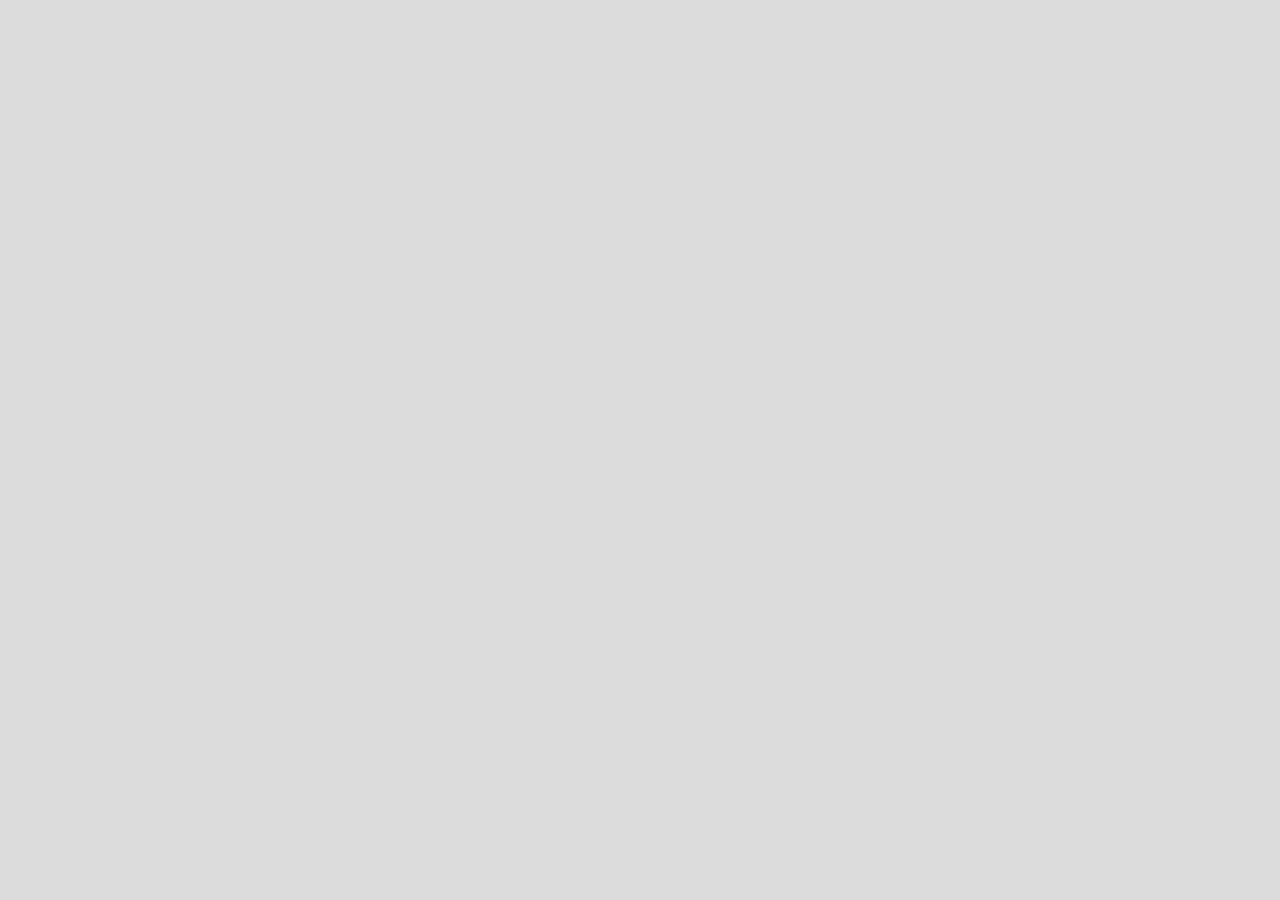
==== commit 2b441962: "Update index.html" ====
--- a/index.html
+++ b/index.html
@@ -26,7 +26,7 @@
 <div id="aside" class="section level1">
 <h1>Aside</h1>
 <p><img src="beta_dist.png" style="width:100.0%" alt="logo" /></p>
-<p><a href="https://github.com/mohit2152sharma/cv/raw/master/cv_app.pdf"><i class='fas fa-download'></i> Download a PDF of this CV</a></p>
+<p><a href="https://github.com/mohit2152sharma/cv/raw/master/cv_ind.pdf"><i class='fas fa-download'></i> Download a PDF of this CV</a></p>
 <div id="contact" class="section level2">
 <h2>Contact</h2>
 <ul>
@@ -144,7 +144,7 @@
 <h3>Business Analyst</h3>
 <p>Astrazeneca, Cybersecurity and Infrastructure Services</p>
 <p>Chennai, TN</p>
-<p>Feb-2020 - Mar-2019</p>
+<p>Aug-2020 - Mar-2019</p>
 <ul>
 <li>Cloud cost visualization: build a reporting dashboard to showcase the aggregated cost from different cloud vendors (Azure, AWS, On-Prem), using PowerBI</li>
 <li>Performance Reporting: build a reporting dashboard, to highlight the performance and technical issues of a 30+ membered agile team</li>
@@ -201,14 +201,14 @@
 </ul>
 </div>
 <div id="data-science-question-a-day" class="section level3">
-<h3><a href="https://mohit2152sharma.github.io/Data-Science-Question-A-Day/">Data Science Question a Day</a></h3>
+<h3><a href="https://mohit2152sharma.github.io/dsqad/">Data Science Question a Day</a></h3>
 <p>Github and Twitter</p>
 <p>N/A</p>
 <p>Oct-2019</p>
 <ul>
 <li>Managing the twitter and github repository of Data Science Question a Day</li>
 <li>Using social media to teach concepts of data science by posting multiple choice question on twitter along with solution in blog post</li>
-<li>In a short span of 3 months, garnered 500+ followers, at its peak reaching to 70,000+ people</li>
+<li>In an year, garnered 1000+ followers, on an average receiving >100K+ impressions per month</li>
 </ul>
 </div>
 <div id="capstone-project" class="section level3">
